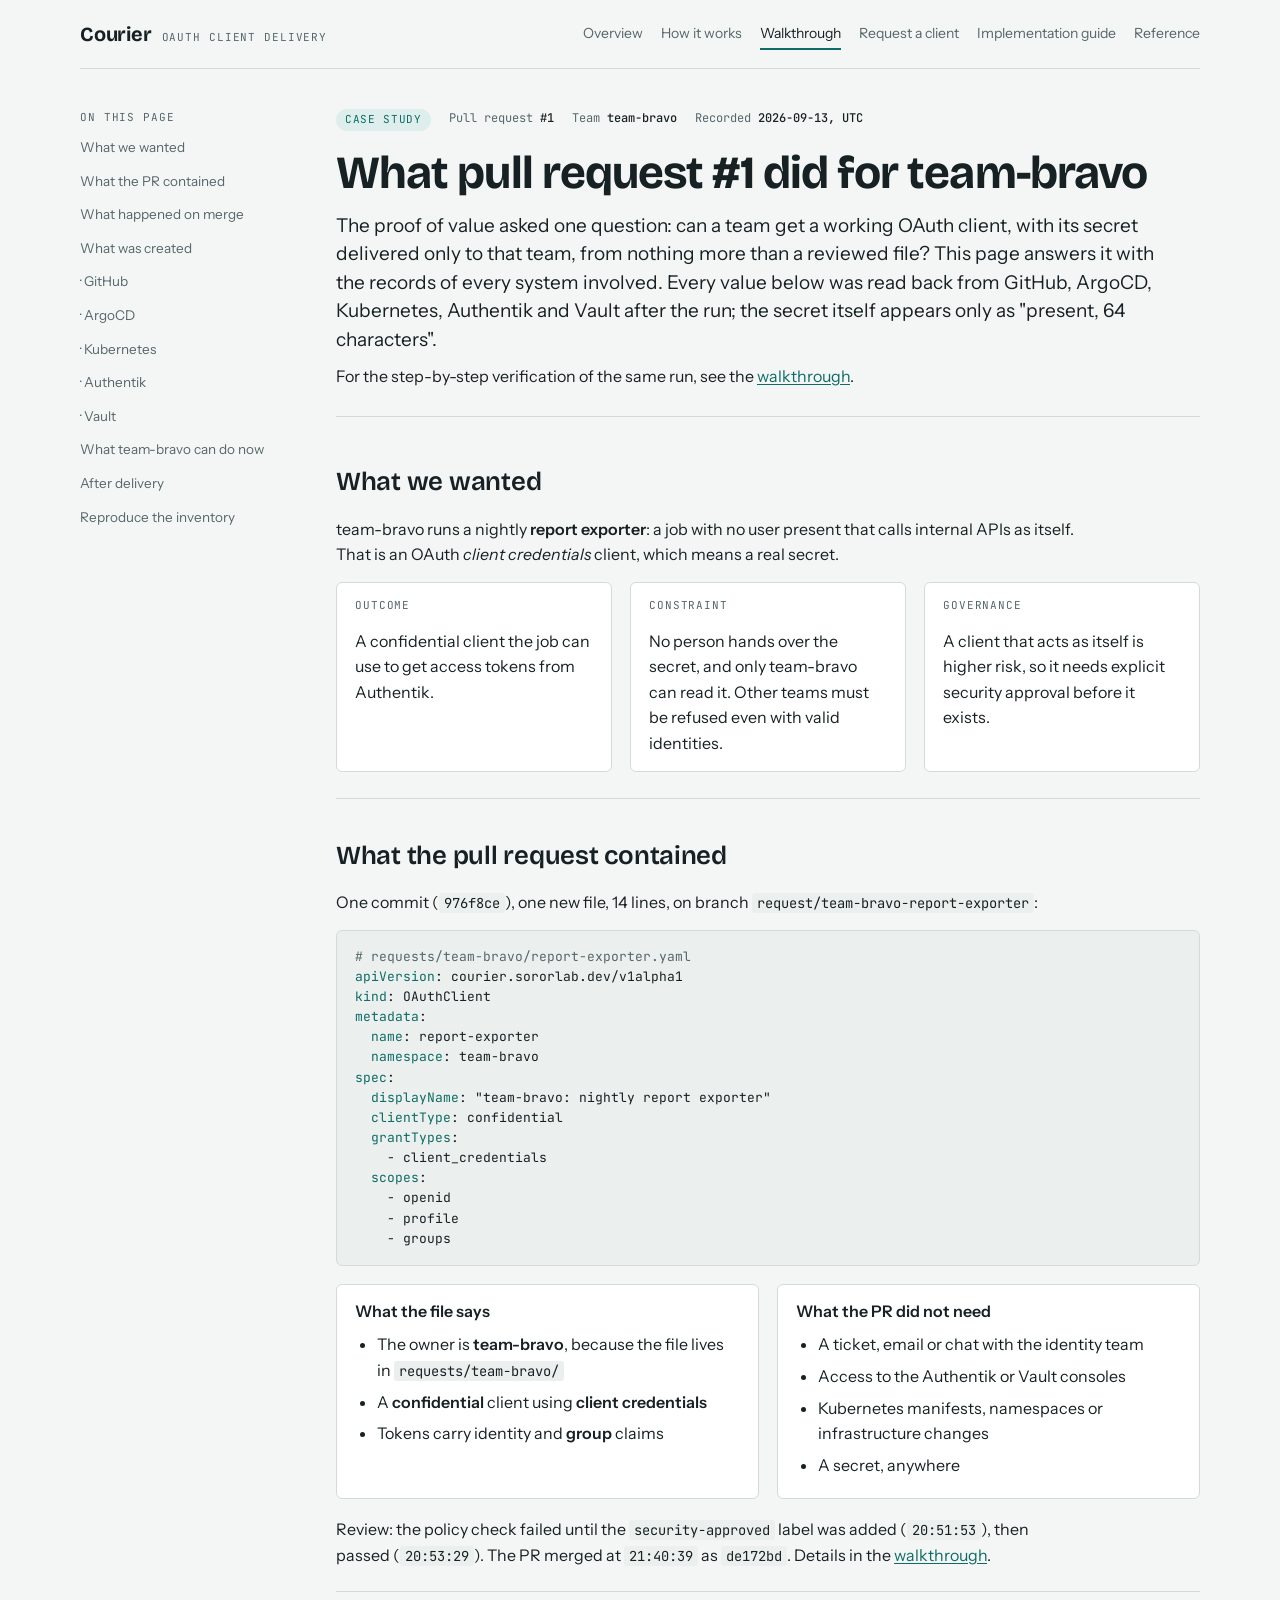
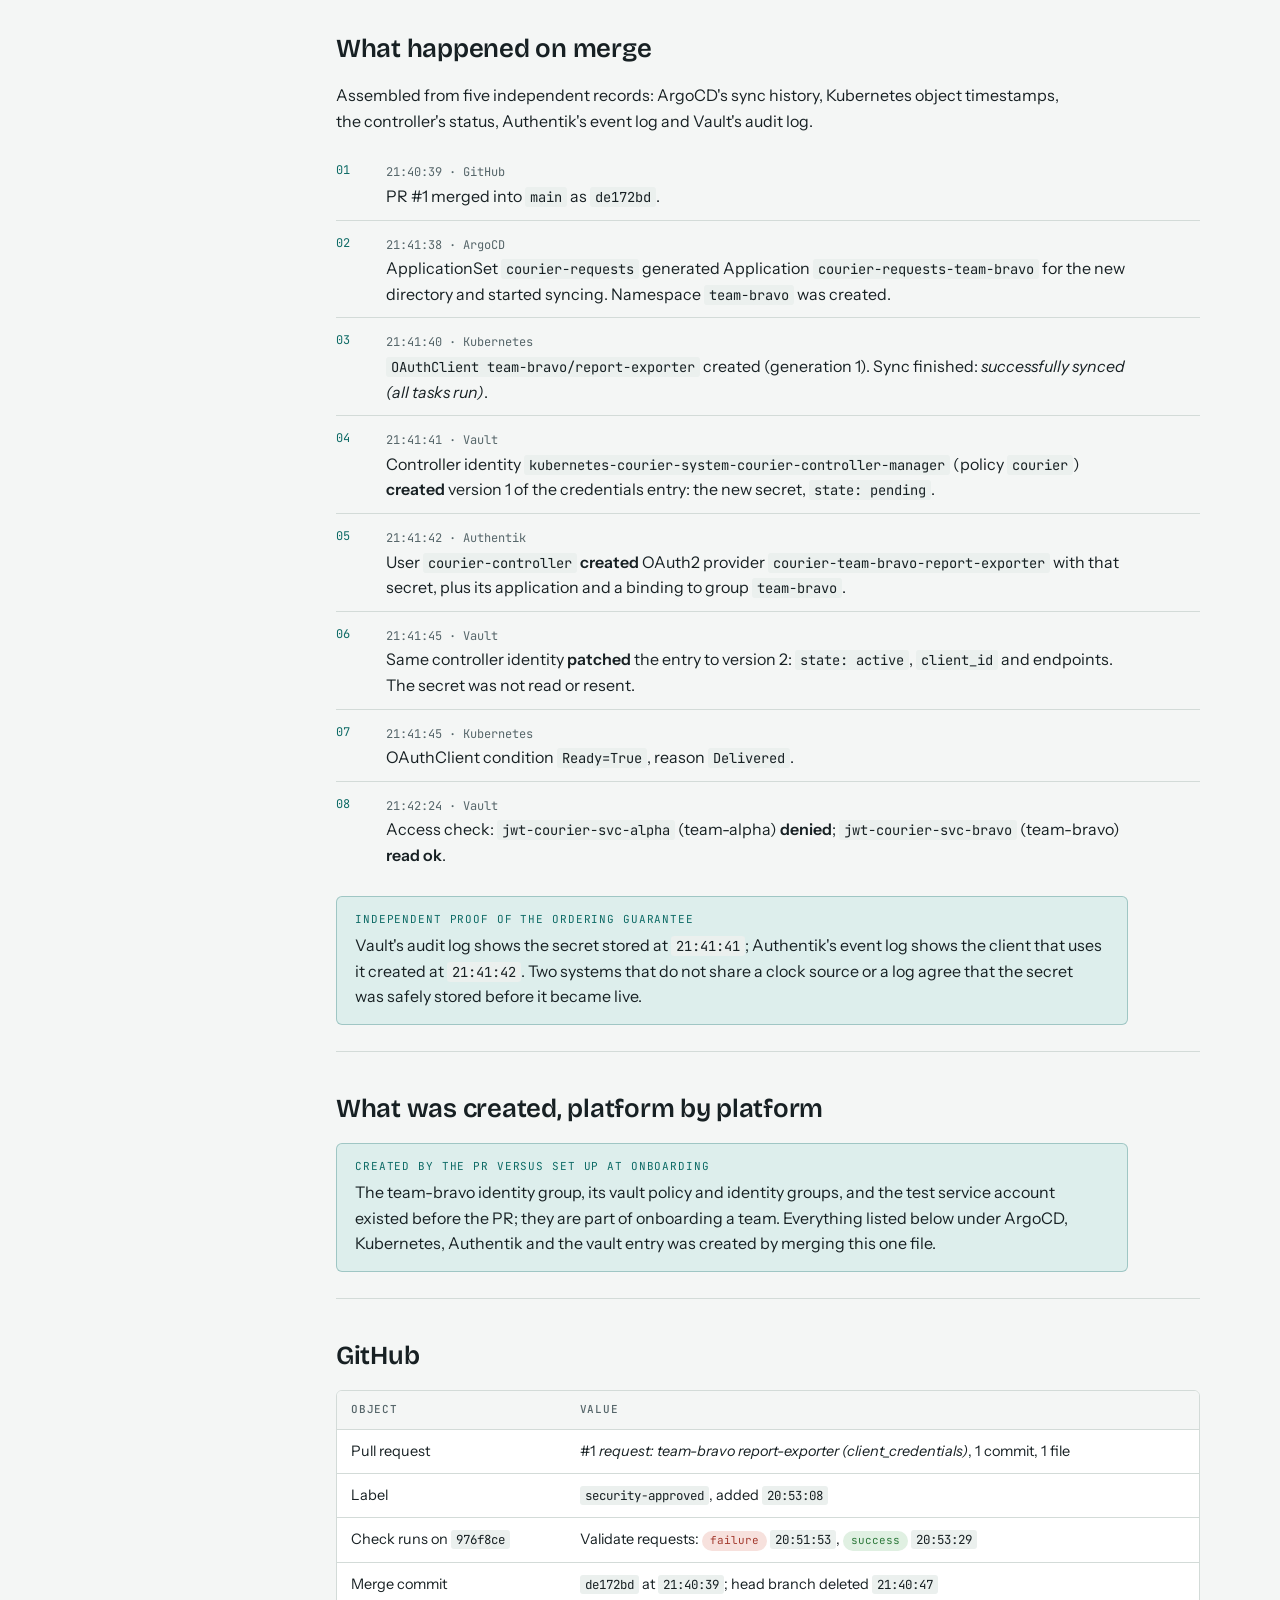
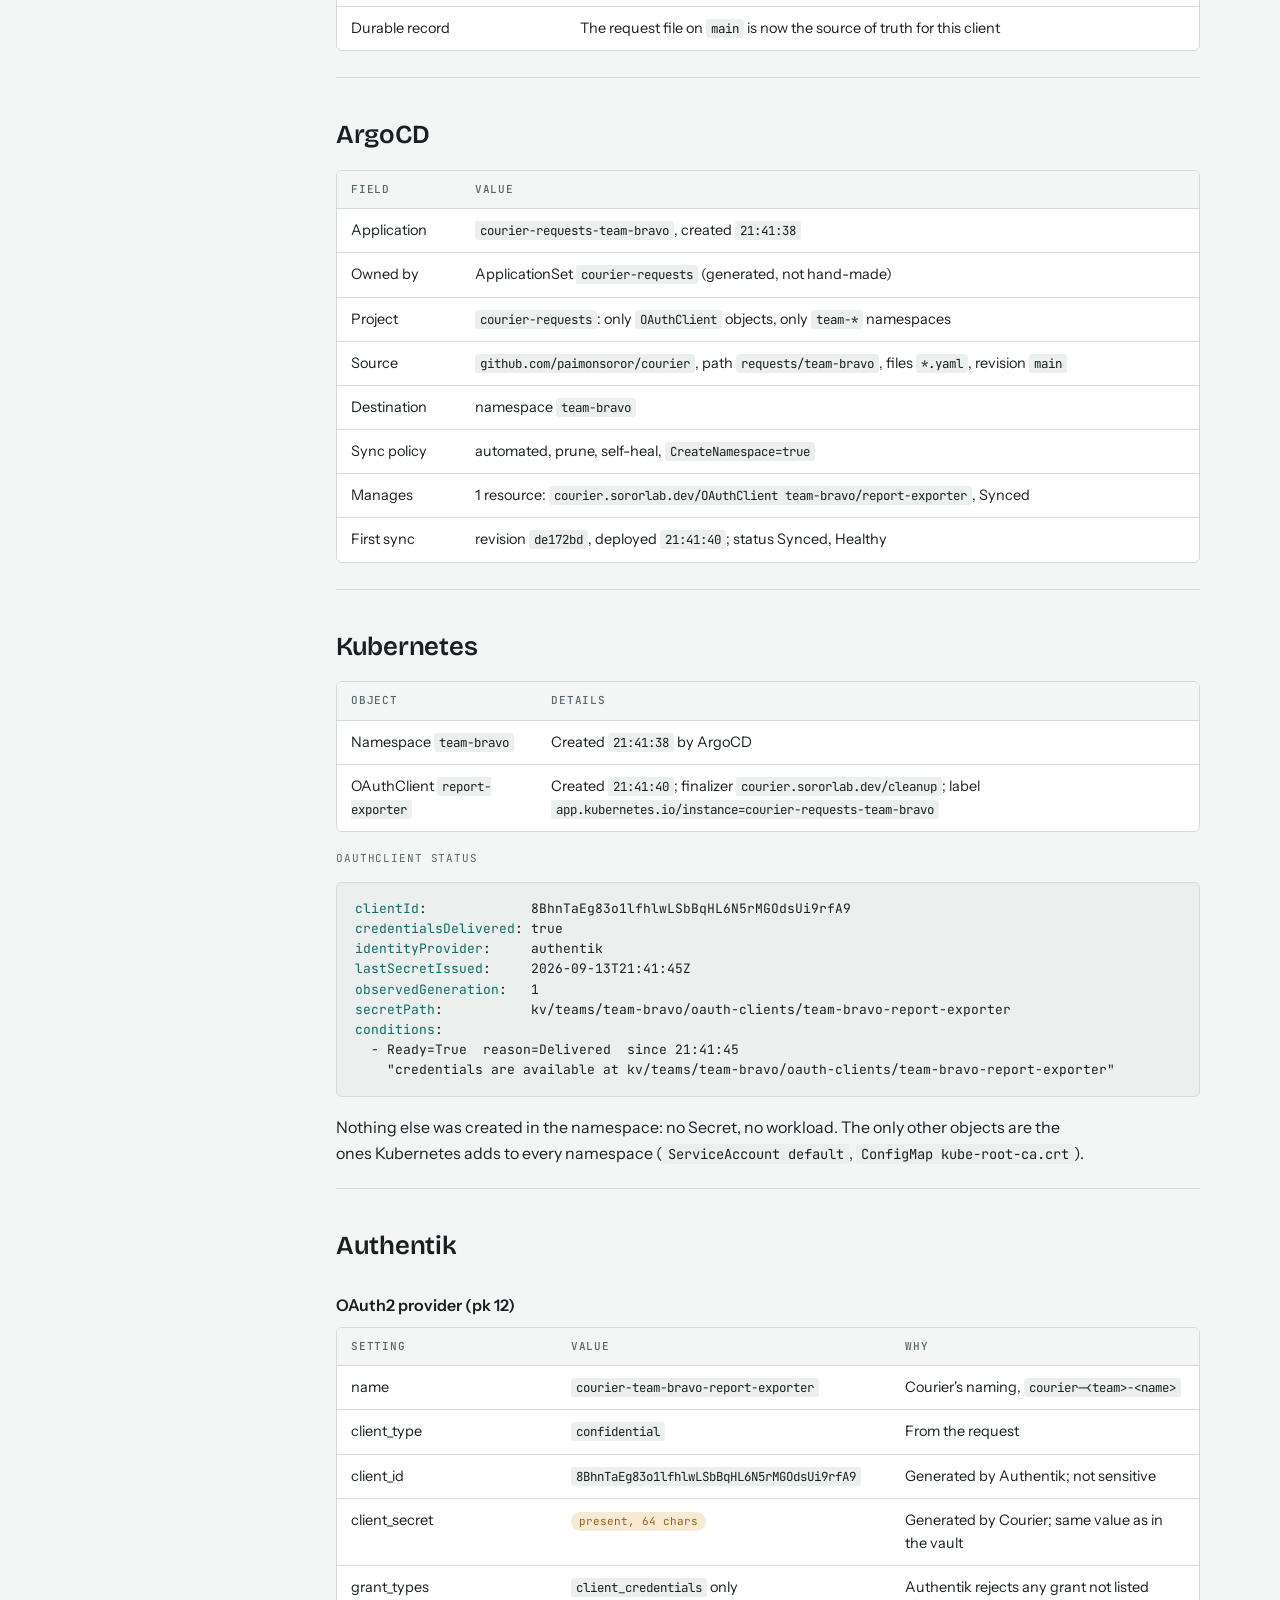
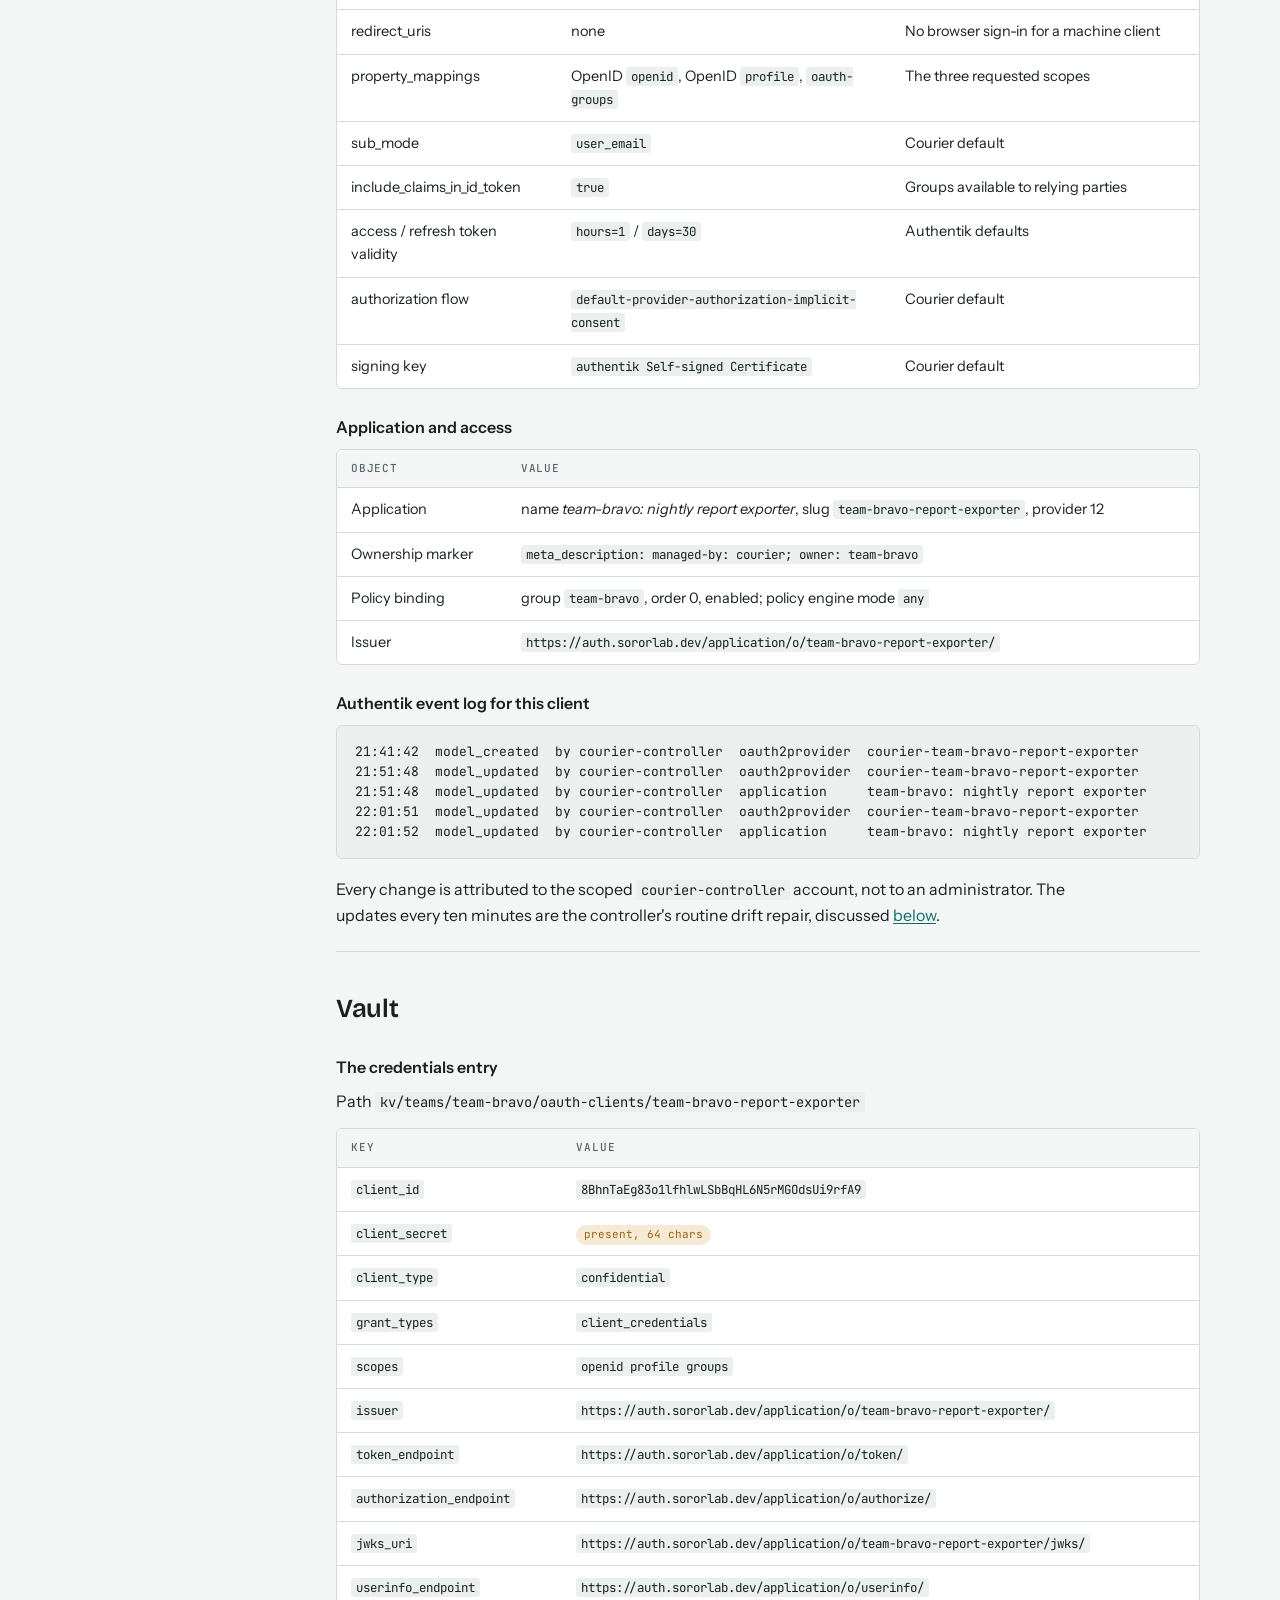
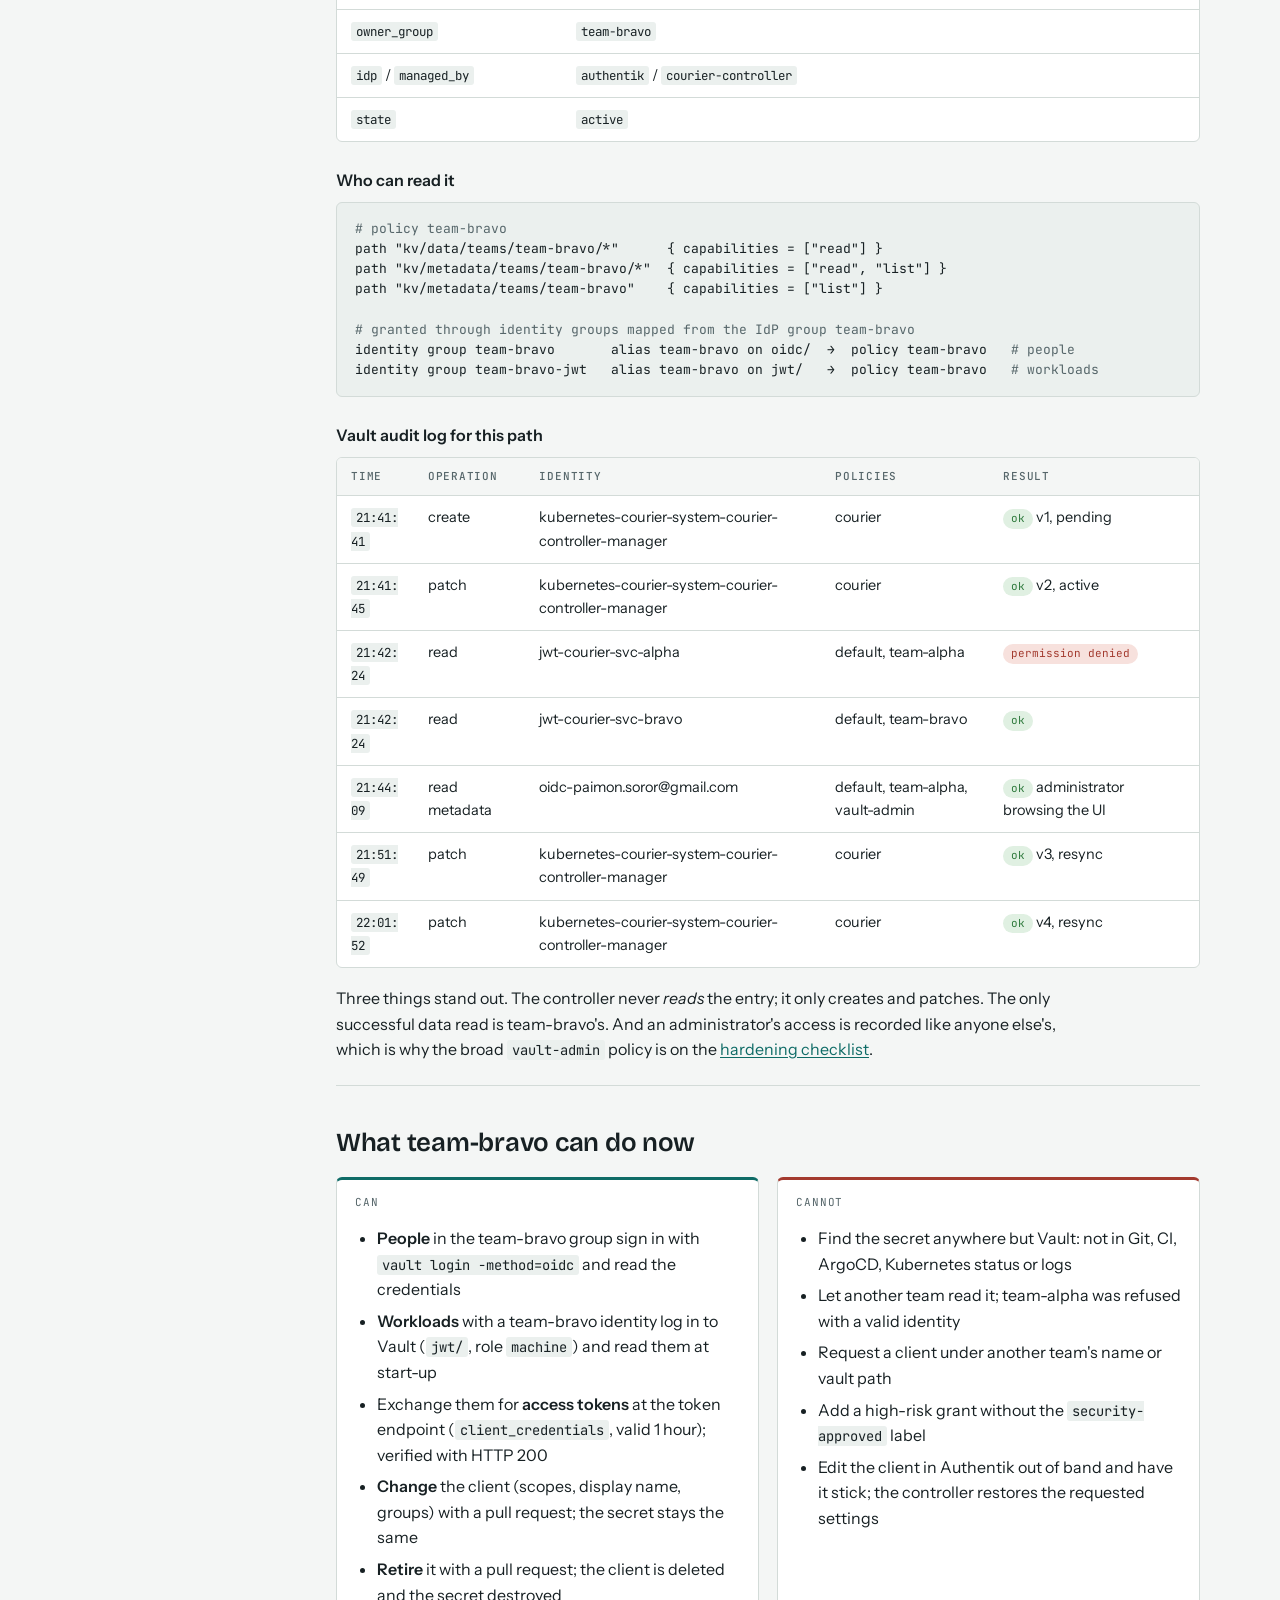
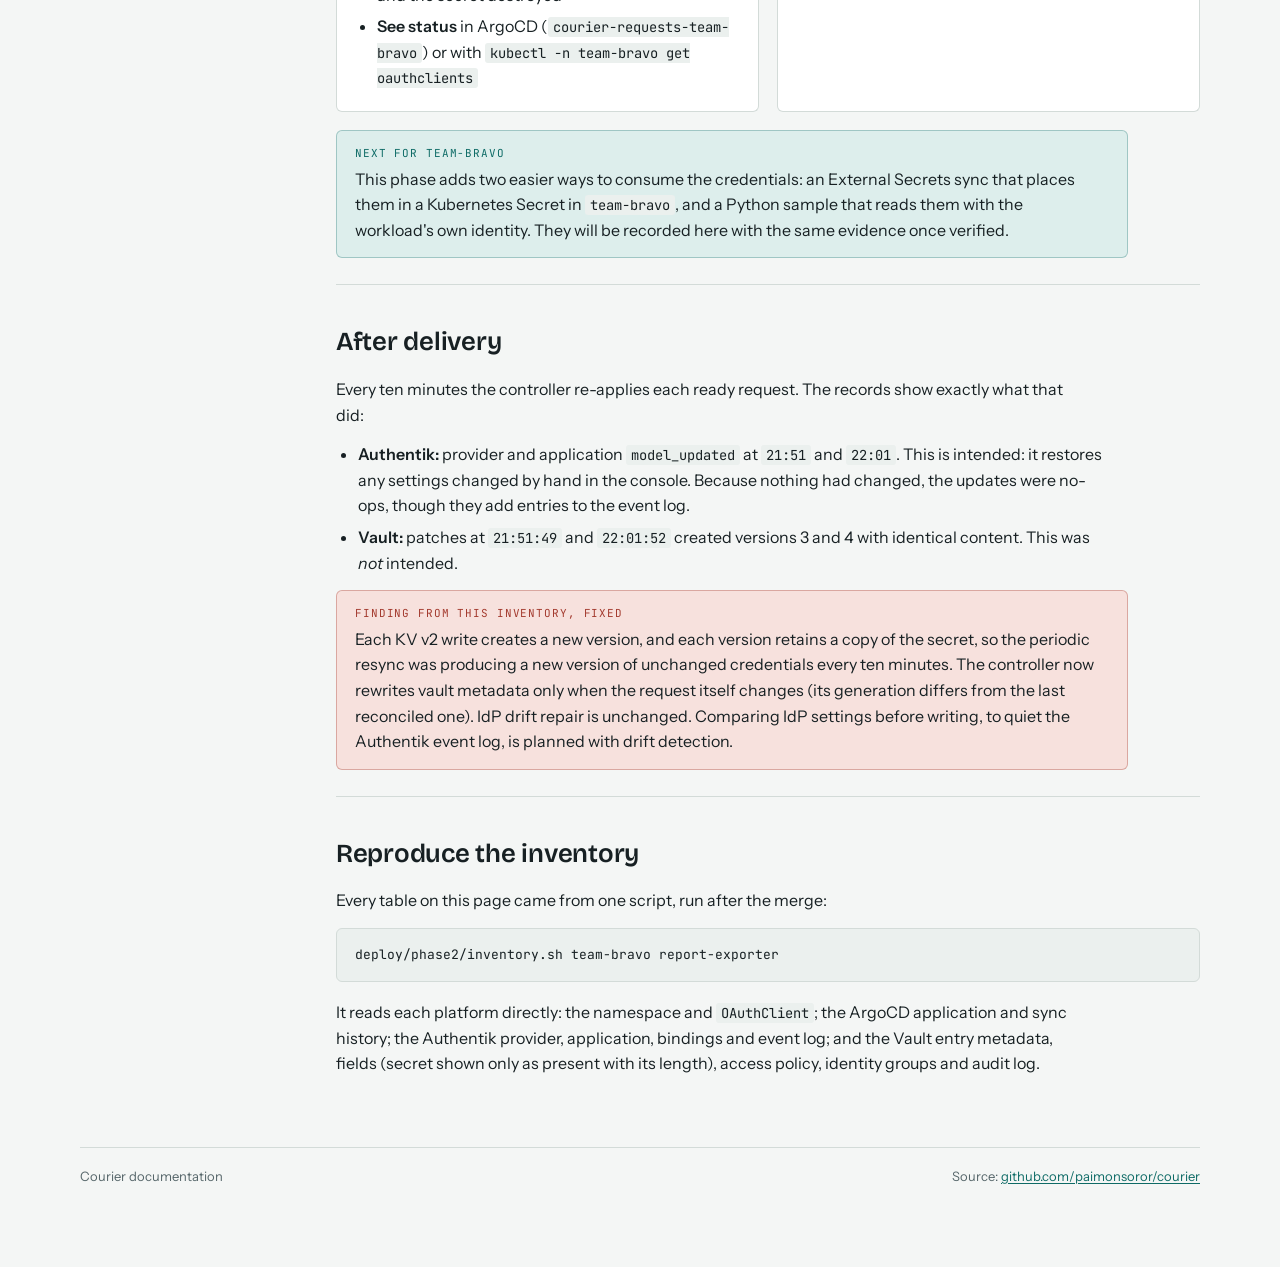
==== docs/site/case-study-team-bravo.html @ 2ed3a9d7 "controller: stop rewriting vault on resync; docs: team-bravo case study The team-bravo inventory sho" ====
<!doctype html>
<html lang="en">
<head>
<meta charset="utf-8">
<meta name="viewport" content="width=device-width, initial-scale=1">
<title>What PR #1 Did for Team Bravo</title>
<meta name="description" content="The proof-of-value request in full: the goal, the one-file pull request, what happened on merge to the second, every object created in GitHub, ArgoCD, Kubernetes, Authentik and Vault, and what team-bravo can do now.">
<link rel="preconnect" href="https://fonts.googleapis.com">
<link rel="preconnect" href="https://fonts.gstatic.com" crossorigin>
<link rel="stylesheet" href="https://fonts.googleapis.com/css2?family=Bricolage+Grotesque:opsz,wght@12..96,600;12..96,700&family=Instrument+Sans:ital,wght@0,400;0,500;0,600;1,400&family=JetBrains+Mono:wght@400;500&display=swap">
<link rel="stylesheet" href="assets/courier.css">
</head>
<body>

<header class="site-header">
  <a class="brand" href="index.html">Courier <small>OAuth client delivery</small></a>
  <nav class="site-nav" aria-label="Documentation">
    <a href="index.html">Overview</a>
    <a href="how-it-works.html">How it works</a>
    <a href="walkthrough.html" aria-current="page">Walkthrough</a>
    <a href="request-a-client.html">Request a client</a>
    <a href="implementation.html">Implementation guide</a>
    <a href="reference.html">Reference</a>
  </nav>
</header>

<div class="shell">
  <nav class="toc" aria-label="On this page">
    <p>On this page</p>
    <ol>
      <li><a href="#goal">What we wanted</a></li>
      <li><a href="#pr">What the PR contained</a></li>
      <li><a href="#merge">What happened on merge</a></li>
      <li><a href="#created">What was created</a></li>
      <li><a href="#github">· GitHub</a></li>
      <li><a href="#argocd">· ArgoCD</a></li>
      <li><a href="#kubernetes">· Kubernetes</a></li>
      <li><a href="#authentik">· Authentik</a></li>
      <li><a href="#vault">· Vault</a></li>
      <li><a href="#now">What team-bravo can do now</a></li>
      <li><a href="#after">After delivery</a></li>
      <li><a href="#inventory">Reproduce the inventory</a></li>
    </ol>
  </nav>

  <main>
    <header class="doc">
      <div class="meta">
        <span class="audience">Case study</span>
        <span>Pull request <b>#1</b></span>
        <span>Team <b>team-bravo</b></span>
        <span>Recorded <b>2026-09-13, UTC</b></span>
      </div>
      <h1>What pull request #1 did for team-bravo</h1>
      <p class="lede">The proof of value asked one question: can a team get a working OAuth client, with its secret delivered only to that team, from nothing more than a reviewed file? This page answers it with the records of every system involved. Every value below was read back from GitHub, ArgoCD, Kubernetes, Authentik and Vault after the run; the secret itself appears only as "present, 64 characters".</p>
      <p class="lede" style="font-size:16px;margin-top:10px">For the step-by-step verification of the same run, see the <a href="walkthrough.html">walkthrough</a>.</p>
    </header>

    <section id="goal">
      <h2>What we wanted</h2>
      <p>team-bravo runs a nightly <strong>report exporter</strong>: a job with no user present that calls internal APIs as itself. That is an OAuth <em>client credentials</em> client, which means a real secret.</p>
      <div class="three">
        <div class="panel">
          <p class="label">Outcome</p>
          <p>A confidential client the job can use to get access tokens from Authentik.</p>
        </div>
        <div class="panel">
          <p class="label">Constraint</p>
          <p>No person hands over the secret, and only team-bravo can read it. Other teams must be refused even with valid identities.</p>
        </div>
        <div class="panel">
          <p class="label">Governance</p>
          <p>A client that acts as itself is higher risk, so it needs explicit security approval before it exists.</p>
        </div>
      </div>
    </section>

    <section id="pr">
      <h2>What the pull request contained</h2>
      <p>One commit (<code>976f8ce</code>), one new file, 14 lines, on branch <code>request/team-bravo-report-exporter</code>:</p>
<pre><code><span class="c"># requests/team-bravo/report-exporter.yaml</span>
<span class="k">apiVersion</span>: courier.sororlab.dev/v1alpha1
<span class="k">kind</span>: OAuthClient
<span class="k">metadata</span>:
  <span class="k">name</span>: report-exporter
  <span class="k">namespace</span>: team-bravo
<span class="k">spec</span>:
  <span class="k">displayName</span>: "team-bravo: nightly report exporter"
  <span class="k">clientType</span>: confidential
  <span class="k">grantTypes</span>:
    - client_credentials
  <span class="k">scopes</span>:
    - openid
    - profile
    - groups</code></pre>
      <div class="two">
        <div class="panel">
          <h3>What the file says</h3>
          <ul>
            <li>The owner is <strong>team-bravo</strong>, because the file lives in <code>requests/team-bravo/</code></li>
            <li>A <strong>confidential</strong> client using <strong>client credentials</strong></li>
            <li>Tokens carry identity and <strong>group</strong> claims</li>
          </ul>
        </div>
        <div class="panel">
          <h3>What the PR did not need</h3>
          <ul>
            <li>A ticket, email or chat with the identity team</li>
            <li>Access to the Authentik or Vault consoles</li>
            <li>Kubernetes manifests, namespaces or infrastructure changes</li>
            <li>A secret, anywhere</li>
          </ul>
        </div>
      </div>
      <p>Review: the policy check failed until the <code>security-approved</code> label was added (<code>20:51:53</code>), then passed (<code>20:53:29</code>). The PR merged at <code>21:40:39</code> as <code>de172bd</code>. Details in the <a href="walkthrough.html#gate">walkthrough</a>.</p>
    </section>

    <section id="merge">
      <h2>What happened on merge</h2>
      <p>Assembled from five independent records: ArgoCD's sync history, Kubernetes object timestamps, the controller's status, Authentik's event log and Vault's audit log.</p>
      <ol class="seq">
        <li><div><span class="who">21:40:39 · GitHub</span><p>PR #1 merged into <code>main</code> as <code>de172bd</code>.</p></div></li>
        <li><div><span class="who">21:41:38 · ArgoCD</span><p>ApplicationSet <code>courier-requests</code> generated Application <code>courier-requests-team-bravo</code> for the new directory and started syncing. Namespace <code>team-bravo</code> was created.</p></div></li>
        <li><div><span class="who">21:41:40 · Kubernetes</span><p><code>OAuthClient team-bravo/report-exporter</code> created (generation 1). Sync finished: <em>successfully synced (all tasks run)</em>.</p></div></li>
        <li><div><span class="who">21:41:41 · Vault</span><p>Controller identity <code>kubernetes-courier-system-courier-controller-manager</code> (policy <code>courier</code>) <strong>created</strong> version 1 of the credentials entry: the new secret, <code>state: pending</code>.</p></div></li>
        <li><div><span class="who">21:41:42 · Authentik</span><p>User <code>courier-controller</code> <strong>created</strong> OAuth2 provider <code>courier-team-bravo-report-exporter</code> with that secret, plus its application and a binding to group <code>team-bravo</code>.</p></div></li>
        <li><div><span class="who">21:41:45 · Vault</span><p>Same controller identity <strong>patched</strong> the entry to version 2: <code>state: active</code>, <code>client_id</code> and endpoints. The secret was not read or resent.</p></div></li>
        <li><div><span class="who">21:41:45 · Kubernetes</span><p>OAuthClient condition <code>Ready=True</code>, reason <code>Delivered</code>.</p></div></li>
        <li><div><span class="who">21:42:24 · Vault</span><p>Access check: <code>jwt-courier-svc-alpha</code> (team-alpha) <strong>denied</strong>; <code>jwt-courier-svc-bravo</code> (team-bravo) <strong>read ok</strong>.</p></div></li>
      </ol>
      <div class="callout">
        <span class="label">Independent proof of the ordering guarantee</span>
        <p>Vault's audit log shows the secret stored at <code>21:41:41</code>; Authentik's event log shows the client that uses it created at <code>21:41:42</code>. Two systems that do not share a clock source or a log agree that the secret was safely stored before it became live.</p>
      </div>
    </section>

    <section id="created">
      <h2>What was created, platform by platform</h2>
      <div class="callout">
        <span class="label">Created by the PR versus set up at onboarding</span>
        <p>The team-bravo identity group, its vault policy and identity groups, and the test service account existed before the PR; they are part of onboarding a team. Everything listed below under ArgoCD, Kubernetes, Authentik and the vault entry was created by merging this one file.</p>
      </div>
    </section>

    <section id="github">
      <h2>GitHub</h2>
      <div class="table-wrap">
        <table>
          <thead><tr><th>Object</th><th>Value</th></tr></thead>
          <tbody>
            <tr><td>Pull request</td><td>#1 <em>request: team-bravo report-exporter (client_credentials)</em>, 1 commit, 1 file</td></tr>
            <tr><td>Label</td><td><code>security-approved</code>, added <code>20:53:08</code></td></tr>
            <tr><td>Check runs on <code>976f8ce</code></td><td>Validate requests: <span class="pill p-bad">failure</span> <code>20:51:53</code>, <span class="pill p-good">success</span> <code>20:53:29</code></td></tr>
            <tr><td>Merge commit</td><td><code>de172bd</code> at <code>21:40:39</code>; head branch deleted <code>21:40:47</code></td></tr>
            <tr><td>Durable record</td><td>The request file on <code>main</code> is now the source of truth for this client</td></tr>
          </tbody>
        </table>
      </div>
    </section>

    <section id="argocd">
      <h2>ArgoCD</h2>
      <div class="table-wrap">
        <table>
          <thead><tr><th>Field</th><th>Value</th></tr></thead>
          <tbody>
            <tr><td>Application</td><td><code>courier-requests-team-bravo</code>, created <code>21:41:38</code></td></tr>
            <tr><td>Owned by</td><td>ApplicationSet <code>courier-requests</code> (generated, not hand-made)</td></tr>
            <tr><td>Project</td><td><code>courier-requests</code>: only <code>OAuthClient</code> objects, only <code>team-*</code> namespaces</td></tr>
            <tr><td>Source</td><td><code>github.com/paimonsoror/courier</code>, path <code>requests/team-bravo</code>, files <code>*.yaml</code>, revision <code>main</code></td></tr>
            <tr><td>Destination</td><td>namespace <code>team-bravo</code></td></tr>
            <tr><td>Sync policy</td><td>automated, prune, self-heal, <code>CreateNamespace=true</code></td></tr>
            <tr><td>Manages</td><td>1 resource: <code>courier.sororlab.dev/OAuthClient team-bravo/report-exporter</code>, Synced</td></tr>
            <tr><td>First sync</td><td>revision <code>de172bd</code>, deployed <code>21:41:40</code>; status Synced, Healthy</td></tr>
          </tbody>
        </table>
      </div>
    </section>

    <section id="kubernetes">
      <h2>Kubernetes</h2>
      <div class="table-wrap">
        <table>
          <thead><tr><th>Object</th><th>Details</th></tr></thead>
          <tbody>
            <tr><td>Namespace <code>team-bravo</code></td><td>Created <code>21:41:38</code> by ArgoCD</td></tr>
            <tr><td>OAuthClient <code>report-exporter</code></td><td>Created <code>21:41:40</code>; finalizer <code>courier.sororlab.dev/cleanup</code>; label <code>app.kubernetes.io/instance=courier-requests-team-bravo</code></td></tr>
          </tbody>
        </table>
      </div>
      <p class="label">OAuthClient status</p>
<pre><code><span class="k">clientId</span>:             8BhnTaEg83o1lfhlwLSbBqHL6N5rMGOdsUi9rfA9
<span class="k">credentialsDelivered</span>: true
<span class="k">identityProvider</span>:     authentik
<span class="k">lastSecretIssued</span>:     2026-09-13T21:41:45Z
<span class="k">observedGeneration</span>:   1
<span class="k">secretPath</span>:           kv/teams/team-bravo/oauth-clients/team-bravo-report-exporter
<span class="k">conditions</span>:
  - Ready=True  reason=Delivered  since 21:41:45
    "credentials are available at kv/teams/team-bravo/oauth-clients/team-bravo-report-exporter"</code></pre>
      <p>Nothing else was created in the namespace: no Secret, no workload. The only other objects are the ones Kubernetes adds to every namespace (<code>ServiceAccount default</code>, <code>ConfigMap kube-root-ca.crt</code>).</p>
    </section>

    <section id="authentik">
      <h2>Authentik</h2>
      <h3>OAuth2 provider (pk 12)</h3>
      <div class="table-wrap">
        <table>
          <thead><tr><th>Setting</th><th>Value</th><th>Why</th></tr></thead>
          <tbody>
            <tr><td>name</td><td><code>courier-team-bravo-report-exporter</code></td><td>Courier's naming, <code>courier-&lt;team&gt;-&lt;name&gt;</code></td></tr>
            <tr><td>client_type</td><td><code>confidential</code></td><td>From the request</td></tr>
            <tr><td>client_id</td><td><code>8BhnTaEg83o1lfhlwLSbBqHL6N5rMGOdsUi9rfA9</code></td><td>Generated by Authentik; not sensitive</td></tr>
            <tr><td>client_secret</td><td><span class="pill p-secret">present, 64 chars</span></td><td>Generated by Courier; same value as in the vault</td></tr>
            <tr><td>grant_types</td><td><code>client_credentials</code> only</td><td>Authentik rejects any grant not listed</td></tr>
            <tr><td>redirect_uris</td><td>none</td><td>No browser sign-in for a machine client</td></tr>
            <tr><td>property_mappings</td><td>OpenID <code>openid</code>, OpenID <code>profile</code>, <code>oauth-groups</code></td><td>The three requested scopes</td></tr>
            <tr><td>sub_mode</td><td><code>user_email</code></td><td>Courier default</td></tr>
            <tr><td>include_claims_in_id_token</td><td><code>true</code></td><td>Groups available to relying parties</td></tr>
            <tr><td>access / refresh token validity</td><td><code>hours=1</code> / <code>days=30</code></td><td>Authentik defaults</td></tr>
            <tr><td>authorization flow</td><td><code>default-provider-authorization-implicit-consent</code></td><td>Courier default</td></tr>
            <tr><td>signing key</td><td><code>authentik Self-signed Certificate</code></td><td>Courier default</td></tr>
          </tbody>
        </table>
      </div>
      <h3>Application and access</h3>
      <div class="table-wrap">
        <table>
          <thead><tr><th>Object</th><th>Value</th></tr></thead>
          <tbody>
            <tr><td>Application</td><td>name <em>team-bravo: nightly report exporter</em>, slug <code>team-bravo-report-exporter</code>, provider 12</td></tr>
            <tr><td>Ownership marker</td><td><code>meta_description: managed-by: courier; owner: team-bravo</code></td></tr>
            <tr><td>Policy binding</td><td>group <code>team-bravo</code>, order 0, enabled; policy engine mode <code>any</code></td></tr>
            <tr><td>Issuer</td><td><code>https://auth.sororlab.dev/application/o/team-bravo-report-exporter/</code></td></tr>
          </tbody>
        </table>
      </div>
      <h3>Authentik event log for this client</h3>
<pre><code>21:41:42  model_created  by courier-controller  oauth2provider  courier-team-bravo-report-exporter
21:51:48  model_updated  by courier-controller  oauth2provider  courier-team-bravo-report-exporter
21:51:48  model_updated  by courier-controller  application     team-bravo: nightly report exporter
22:01:51  model_updated  by courier-controller  oauth2provider  courier-team-bravo-report-exporter
22:01:52  model_updated  by courier-controller  application     team-bravo: nightly report exporter</code></pre>
      <p>Every change is attributed to the scoped <code>courier-controller</code> account, not to an administrator. The updates every ten minutes are the controller's routine drift repair, discussed <a href="#after">below</a>.</p>
    </section>

    <section id="vault">
      <h2>Vault</h2>
      <h3>The credentials entry</h3>
      <p>Path <code>kv/teams/team-bravo/oauth-clients/team-bravo-report-exporter</code></p>
      <div class="table-wrap">
        <table>
          <thead><tr><th>Key</th><th>Value</th></tr></thead>
          <tbody>
            <tr><td><code>client_id</code></td><td><code>8BhnTaEg83o1lfhlwLSbBqHL6N5rMGOdsUi9rfA9</code></td></tr>
            <tr><td><code>client_secret</code></td><td><span class="pill p-secret">present, 64 chars</span></td></tr>
            <tr><td><code>client_type</code></td><td><code>confidential</code></td></tr>
            <tr><td><code>grant_types</code></td><td><code>client_credentials</code></td></tr>
            <tr><td><code>scopes</code></td><td><code>openid profile groups</code></td></tr>
            <tr><td><code>issuer</code></td><td><code>https://auth.sororlab.dev/application/o/team-bravo-report-exporter/</code></td></tr>
            <tr><td><code>token_endpoint</code></td><td><code>https://auth.sororlab.dev/application/o/token/</code></td></tr>
            <tr><td><code>authorization_endpoint</code></td><td><code>https://auth.sororlab.dev/application/o/authorize/</code></td></tr>
            <tr><td><code>jwks_uri</code></td><td><code>https://auth.sororlab.dev/application/o/team-bravo-report-exporter/jwks/</code></td></tr>
            <tr><td><code>userinfo_endpoint</code></td><td><code>https://auth.sororlab.dev/application/o/userinfo/</code></td></tr>
            <tr><td><code>owner_group</code></td><td><code>team-bravo</code></td></tr>
            <tr><td><code>idp</code> / <code>managed_by</code></td><td><code>authentik</code> / <code>courier-controller</code></td></tr>
            <tr><td><code>state</code></td><td><code>active</code></td></tr>
          </tbody>
        </table>
      </div>

      <h3>Who can read it</h3>
<pre><code><span class="c"># policy team-bravo</span>
path "kv/data/teams/team-bravo/*"      { capabilities = ["read"] }
path "kv/metadata/teams/team-bravo/*"  { capabilities = ["read", "list"] }
path "kv/metadata/teams/team-bravo"    { capabilities = ["list"] }

<span class="c"># granted through identity groups mapped from the IdP group team-bravo</span>
identity group team-bravo       alias team-bravo on oidc/  →  policy team-bravo   <span class="c"># people</span>
identity group team-bravo-jwt   alias team-bravo on jwt/   →  policy team-bravo   <span class="c"># workloads</span></code></pre>

      <h3>Vault audit log for this path</h3>
      <div class="table-wrap">
        <table>
          <thead><tr><th>Time</th><th>Operation</th><th>Identity</th><th>Policies</th><th>Result</th></tr></thead>
          <tbody>
            <tr><td><code>21:41:41</code></td><td>create</td><td>kubernetes-courier-system-courier-controller-manager</td><td>courier</td><td><span class="pill p-good">ok</span> v1, pending</td></tr>
            <tr><td><code>21:41:45</code></td><td>patch</td><td>kubernetes-courier-system-courier-controller-manager</td><td>courier</td><td><span class="pill p-good">ok</span> v2, active</td></tr>
            <tr><td><code>21:42:24</code></td><td>read</td><td>jwt-courier-svc-alpha</td><td>default, team-alpha</td><td><span class="pill p-bad">permission denied</span></td></tr>
            <tr><td><code>21:42:24</code></td><td>read</td><td>jwt-courier-svc-bravo</td><td>default, team-bravo</td><td><span class="pill p-good">ok</span></td></tr>
            <tr><td><code>21:44:09</code></td><td>read metadata</td><td>oidc-paimon.soror@gmail.com</td><td>default, team-alpha, vault-admin</td><td><span class="pill p-good">ok</span> administrator browsing the UI</td></tr>
            <tr><td><code>21:51:49</code></td><td>patch</td><td>kubernetes-courier-system-courier-controller-manager</td><td>courier</td><td><span class="pill p-good">ok</span> v3, resync</td></tr>
            <tr><td><code>22:01:52</code></td><td>patch</td><td>kubernetes-courier-system-courier-controller-manager</td><td>courier</td><td><span class="pill p-good">ok</span> v4, resync</td></tr>
          </tbody>
        </table>
      </div>
      <p>Three things stand out. The controller never <em>reads</em> the entry; it only creates and patches. The only successful data read is team-bravo's. And an administrator's access is recorded like anyone else's, which is why the broad <code>vault-admin</code> policy is on the <a href="implementation.html#harden">hardening checklist</a>.</p>
    </section>

    <section id="now">
      <h2>What team-bravo can do now</h2>
      <div class="two compare">
        <div class="panel after">
          <p class="label">Can</p>
          <ul>
            <li><strong>People</strong> in the team-bravo group sign in with <code>vault login -method=oidc</code> and read the credentials</li>
            <li><strong>Workloads</strong> with a team-bravo identity log in to Vault (<code>jwt/</code>, role <code>machine</code>) and read them at start-up</li>
            <li>Exchange them for <strong>access tokens</strong> at the token endpoint (<code>client_credentials</code>, valid 1 hour); verified with HTTP 200</li>
            <li><strong>Change</strong> the client (scopes, display name, groups) with a pull request; the secret stays the same</li>
            <li><strong>Retire</strong> it with a pull request; the client is deleted and the secret destroyed</li>
            <li><strong>See status</strong> in ArgoCD (<code>courier-requests-team-bravo</code>) or with <code>kubectl -n team-bravo get oauthclients</code></li>
          </ul>
        </div>
        <div class="panel before">
          <p class="label">Cannot</p>
          <ul>
            <li>Find the secret anywhere but Vault: not in Git, CI, ArgoCD, Kubernetes status or logs</li>
            <li>Let another team read it; team-alpha was refused with a valid identity</li>
            <li>Request a client under another team's name or vault path</li>
            <li>Add a high-risk grant without the <code>security-approved</code> label</li>
            <li>Edit the client in Authentik out of band and have it stick; the controller restores the requested settings</li>
          </ul>
        </div>
      </div>
      <div class="callout">
        <span class="label">Next for team-bravo</span>
        <p>This phase adds two easier ways to consume the credentials: an External Secrets sync that places them in a Kubernetes Secret in <code>team-bravo</code>, and a Python sample that reads them with the workload's own identity. They will be recorded here with the same evidence once verified.</p>
      </div>
    </section>

    <section id="after">
      <h2>After delivery</h2>
      <p>Every ten minutes the controller re-applies each ready request. The records show exactly what that did:</p>
      <ul>
        <li><strong>Authentik:</strong> provider and application <code>model_updated</code> at <code>21:51</code> and <code>22:01</code>. This is intended: it restores any settings changed by hand in the console. Because nothing had changed, the updates were no-ops, though they add entries to the event log.</li>
        <li><strong>Vault:</strong> patches at <code>21:51:49</code> and <code>22:01:52</code> created versions 3 and 4 with identical content. This was <em>not</em> intended.</li>
      </ul>
      <div class="callout warn">
        <span class="label">Finding from this inventory, fixed</span>
        <p>Each KV v2 write creates a new version, and each version retains a copy of the secret, so the periodic resync was producing a new version of unchanged credentials every ten minutes. The controller now rewrites vault metadata only when the request itself changes (its generation differs from the last reconciled one). IdP drift repair is unchanged. Comparing IdP settings before writing, to quiet the Authentik event log, is planned with drift detection.</p>
      </div>
    </section>

    <section id="inventory">
      <h2>Reproduce the inventory</h2>
      <p>Every table on this page came from one script, run after the merge:</p>
<pre><code>deploy/phase2/inventory.sh team-bravo report-exporter</code></pre>
      <p>It reads each platform directly: the namespace and <code>OAuthClient</code>; the ArgoCD application and sync history; the Authentik provider, application, bindings and event log; and the Vault entry metadata, fields (secret shown only as present with its length), access policy, identity groups and audit log.</p>
    </section>
  </main>
</div>

<footer class="site-footer">
  <span>Courier documentation</span>
  <span>Source: <a href="https://github.com/paimonsoror/courier">github.com/paimonsoror/courier</a></span>
</footer>

</body>
</html>
---- docs/site/assets/courier.css ----
/* Courier documentation — shared styles.
   Palette and type match the Courier blueprint: a cool paper ground, deep
   teal for structure and actions, amber reserved for anything that is a
   secret. Light and dark themes are token swaps only. */

:root {
  --ground: #F4F6F5;
  --paper: #FFFFFF;
  --ink: #172023;
  --muted: #56666A;
  --rule: #D3DBD8;
  --accent: #0E6B66;
  --accent-soft: #DDEEEC;
  --secret: #9A6212;
  --secret-soft: #F6EAD5;
  --bad: #A33A2E;
  --bad-soft: #F7E1DD;
  --good: #2F7A3D;
  --good-soft: #E0F0E2;
  --code-bg: #EBF0EE;
  --display: "Bricolage Grotesque", "Segoe UI", system-ui, sans-serif;
  --body: "Instrument Sans", "Segoe UI", system-ui, sans-serif;
  --mono: "JetBrains Mono", ui-monospace, "Cascadia Code", Consolas, monospace;
}

@media (prefers-color-scheme: dark) {
  :root:not([data-theme="light"]) {
    --ground: #101719; --paper: #172124; --ink: #E2EAE8; --muted: #94A6A9; --rule: #2B393C;
    --accent: #5DBDB5; --accent-soft: #18332F; --secret: #E2AA55; --secret-soft: #33280F;
    --bad: #E88473; --bad-soft: #3A1E1A; --good: #7CC98A; --good-soft: #17301C; --code-bg: #1B272A;
  }
}
:root[data-theme="dark"] {
  --ground: #101719; --paper: #172124; --ink: #E2EAE8; --muted: #94A6A9; --rule: #2B393C;
  --accent: #5DBDB5; --accent-soft: #18332F; --secret: #E2AA55; --secret-soft: #33280F;
  --bad: #E88473; --bad-soft: #3A1E1A; --good: #7CC98A; --good-soft: #17301C; --code-bg: #1B272A;
}

* { box-sizing: border-box; }
html { scroll-behavior: smooth; }
@media (prefers-reduced-motion: reduce) { html { scroll-behavior: auto; } }

body {
  margin: 0;
  background: var(--ground);
  color: var(--ink);
  font-family: var(--body);
  font-size: 16px;
  line-height: 1.6;
  padding-inline: 20px;
  padding-block: 0 80px;
}

a { color: var(--accent); text-underline-offset: 2px; }
a:focus-visible { outline: 2px solid var(--accent); outline-offset: 2px; border-radius: 2px; }

/* ---------- site header ---------- */
.site-header {
  max-width: 1120px;
  margin: 0 auto;
  display: flex;
  flex-wrap: wrap;
  align-items: center;
  justify-content: space-between;
  gap: 10px 24px;
  padding-block: 18px;
  border-bottom: 1px solid var(--rule);
}
.brand {
  font-family: var(--display);
  font-weight: 700;
  font-size: 20px;
  letter-spacing: -0.01em;
  color: var(--ink);
  text-decoration: none;
  display: inline-flex;
  align-items: baseline;
  gap: 10px;
}
.brand small {
  font-family: var(--mono);
  font-weight: 400;
  font-size: 11px;
  letter-spacing: 0.08em;
  text-transform: uppercase;
  color: var(--muted);
}
.site-nav { display: flex; flex-wrap: wrap; gap: 4px 18px; font-size: 14px; }
.site-nav a { color: var(--muted); text-decoration: none; padding-block: 4px; border-bottom: 2px solid transparent; }
.site-nav a:hover { color: var(--ink); }
.site-nav a[aria-current="page"] { color: var(--ink); border-bottom-color: var(--accent); }

/* ---------- page shell ---------- */
.shell {
  max-width: 1120px;
  margin: 0 auto;
  display: grid;
  grid-template-columns: 200px minmax(0, 1fr);
  gap: 56px;
}
@media (max-width: 900px) {
  .shell { grid-template-columns: minmax(0, 1fr); gap: 0; }
  .toc { display: none; }
}
.toc { position: sticky; top: 0; align-self: start; padding-block: 40px 0; font-size: 13.5px; }
.toc p {
  font-family: var(--mono); font-size: 11px; letter-spacing: 0.08em; text-transform: uppercase;
  color: var(--muted); margin: 0 0 10px;
}
.toc ol { list-style: none; margin: 0; padding: 0; display: grid; gap: 6px; }
.toc a { color: var(--muted); text-decoration: none; }
.toc a:hover, .toc a:focus-visible { color: var(--accent); }

main { min-width: 0; padding-block: 40px 0; }

/* ---------- document header ---------- */
header.doc { border-bottom: 1px solid var(--rule); padding-bottom: 28px; margin-bottom: 8px; }
.meta {
  font-family: var(--mono); font-size: 12px; color: var(--muted);
  display: flex; flex-wrap: wrap; gap: 6px 18px; margin-bottom: 18px;
}
.meta b { color: var(--ink); font-weight: 500; }
.audience {
  display: inline-block; font-family: var(--mono); font-size: 11px; letter-spacing: 0.06em;
  text-transform: uppercase; padding: 2px 9px; border-radius: 99px;
  background: var(--accent-soft); color: var(--accent);
}
h1 {
  font-family: var(--display); font-weight: 700; font-size: clamp(32px, 5vw, 46px);
  line-height: 1.06; letter-spacing: -0.02em; margin: 0 0 14px; text-wrap: balance;
}
.lede { font-size: 19px; line-height: 1.5; max-width: 64ch; margin: 0; }

/* ---------- sections and text ---------- */
section { padding-block: 36px 8px; border-bottom: 1px solid var(--rule); }
section:last-of-type { border-bottom: 0; }
h2 { font-family: var(--display); font-weight: 600; font-size: 26px; letter-spacing: -0.01em; margin: 0 0 14px; text-wrap: balance; }
h3 { font-size: 16px; font-weight: 600; margin: 26px 0 8px; }
p, li { max-width: 68ch; }
p { margin: 0 0 14px; }
ul, ol { padding-left: 22px; margin: 0 0 14px; }
li { margin-bottom: 6px; }
strong { font-weight: 600; }

code {
  font-family: var(--mono); font-size: 0.86em; background: var(--code-bg);
  padding: 1px 5px; border-radius: 3px; overflow-wrap: anywhere;
}
pre {
  font-family: var(--mono); font-size: 13px; line-height: 1.55; background: var(--code-bg);
  border: 1px solid var(--rule); border-radius: 6px; padding: 16px 18px; overflow-x: auto; margin: 0 0 18px;
}
pre code { background: none; padding: 0; font-size: inherit; overflow-wrap: normal; }
.c { color: var(--muted); }
.k { color: var(--accent); }
.s { color: var(--secret); }

.label {
  font-family: var(--mono); font-size: 11px; letter-spacing: 0.08em; text-transform: uppercase; color: var(--muted);
}

/* ---------- callouts ---------- */
.callout {
  border-radius: 6px; padding: 14px 18px; margin: 0 0 18px; max-width: 72ch;
  background: var(--accent-soft); border: 1px solid color-mix(in srgb, var(--accent) 30%, transparent);
}
.callout p:last-child, .callout ul:last-child { margin-bottom: 0; }
.callout .label { color: var(--accent); display: block; margin-bottom: 4px; }
.callout.secret { background: var(--secret-soft); border-color: color-mix(in srgb, var(--secret) 35%, transparent); }
.callout.secret .label { color: var(--secret); }
.callout.warn { background: var(--bad-soft); border-color: color-mix(in srgb, var(--bad) 35%, transparent); }
.callout.warn .label { color: var(--bad); }

/* ---------- tables ---------- */
.table-wrap {
  overflow-x: auto; margin: 0 0 18px; border: 1px solid var(--rule); border-radius: 6px; background: var(--paper);
}
table { border-collapse: collapse; width: 100%; font-size: 14.5px; min-width: 620px; }
th, td { text-align: left; vertical-align: top; padding: 10px 14px; border-bottom: 1px solid var(--rule); }
th {
  font-family: var(--mono); font-weight: 500; font-size: 11px; letter-spacing: 0.07em; text-transform: uppercase;
  color: var(--muted); background: var(--ground);
}
tr:last-child td { border-bottom: 0; }

.pill { display: inline-block; font-family: var(--mono); font-size: 11px; padding: 1px 8px; border-radius: 99px; white-space: nowrap; }
.p-accent { background: var(--accent-soft); color: var(--accent); }
.p-secret { background: var(--secret-soft); color: var(--secret); }
.p-good { background: var(--good-soft); color: var(--good); }
.p-bad { background: var(--bad-soft); color: var(--bad); }

/* ---------- flow diagram ---------- */
.flow {
  display: grid; grid-template-columns: repeat(var(--stages, 4), minmax(0, 1fr)); margin: 8px 0 10px;
  background: var(--paper); border: 1px solid var(--rule); border-radius: 8px; overflow: hidden;
}
.stage { padding: 16px 16px 18px; border-right: 1px dashed var(--rule); position: relative; display: flex; flex-direction: column; gap: 10px; }
.stage:last-child { border-right: 0; }
.stage .label { color: var(--accent); }
.stage h4 { margin: 0; font-size: 15px; font-weight: 600; }
.node { border: 1px solid var(--rule); background: var(--ground); border-radius: 5px; padding: 8px 10px; font-size: 13px; line-height: 1.4; }
.node b { display: block; font-weight: 600; }
.node small { color: var(--muted); font-size: 12px; }
.node.secret { border-color: color-mix(in srgb, var(--secret) 50%, transparent); background: var(--secret-soft); }
.stage:not(:last-child)::after {
  content: "→"; position: absolute; right: -9px; top: 14px; background: var(--paper); color: var(--accent);
  font-size: 15px; line-height: 1; padding: 2px 1px; z-index: 1;
}
.flow-caption { font-size: 13px; color: var(--muted); margin: 0 0 18px; }
@media (max-width: 760px) {
  .flow { grid-template-columns: minmax(0, 1fr); }
  .stage { border-right: 0; border-bottom: 1px dashed var(--rule); }
  .stage:last-child { border-bottom: 0; }
  .stage:not(:last-child)::after { content: "↓"; right: auto; left: 16px; top: auto; bottom: -10px; }
}

/* ---------- numbered sequence (only for real sequences) ---------- */
.seq { list-style: none; padding: 0; margin: 0 0 18px; counter-reset: s; }
.seq > li {
  counter-increment: s; display: grid; grid-template-columns: 38px minmax(0, 1fr); gap: 12px;
  padding: 10px 0; border-top: 1px solid var(--rule); max-width: none; margin: 0;
}
.seq > li:first-child { border-top: 0; }
.seq > li::before { content: counter(s, decimal-leading-zero); font-family: var(--mono); font-size: 12px; color: var(--accent); padding-top: 3px; }
.seq .who { font-family: var(--mono); font-size: 12px; color: var(--muted); }
.seq p { margin: 0; }

/* ---------- panels and grids ---------- */
.two, .three { display: grid; gap: 18px; margin: 0 0 18px; }
.two { grid-template-columns: repeat(2, minmax(0, 1fr)); }
.three { grid-template-columns: repeat(3, minmax(0, 1fr)); }
@media (max-width: 860px) { .three { grid-template-columns: minmax(0, 1fr); } }
@media (max-width: 760px) { .two { grid-template-columns: minmax(0, 1fr); } }
.panel { background: var(--paper); border: 1px solid var(--rule); border-radius: 6px; padding: 14px 18px; }
.panel h3 { margin-top: 0; }
.panel p:last-child, .panel ul:last-child { margin-bottom: 0; }

/* before / after comparison */
.compare .panel.before { border-top: 3px solid var(--bad); }
.compare .panel.after { border-top: 3px solid var(--accent); }

/* persona cards (links to guides) */
.persona { display: flex; flex-direction: column; gap: 6px; text-decoration: none; color: var(--ink); }
.persona:hover { border-color: var(--accent); }
.persona .label { color: var(--accent); }
.persona h3 { margin: 0; font-family: var(--display); font-size: 19px; }
.persona p { color: var(--muted); font-size: 14.5px; margin: 0; }

/* ---------- roadmap ---------- */
.phases { display: grid; margin: 0 0 18px; border-left: 2px solid var(--rule); }
.phase { display: grid; grid-template-columns: 120px minmax(0, 1fr); gap: 16px; padding: 12px 0 12px 18px; position: relative; }
.phase::before {
  content: ""; position: absolute; left: -6px; top: 18px; width: 10px; height: 10px; border-radius: 50%;
  background: var(--ground); border: 2px solid var(--accent);
}
.phase.done::before { background: var(--accent); }
.phase .label { padding-top: 3px; color: var(--accent); }
.phase h3 { margin: 0 0 4px; }
.phase p { margin: 0; color: var(--muted); font-size: 15px; }
@media (max-width: 560px) { .phase { grid-template-columns: minmax(0, 1fr); gap: 2px; } }

/* ---------- footer ---------- */
.site-footer {
  max-width: 1120px; margin: 48px auto 0; padding-top: 18px; border-top: 1px solid var(--rule);
  font-size: 13px; color: var(--muted); display: flex; flex-wrap: wrap; gap: 8px 24px; justify-content: space-between;
}
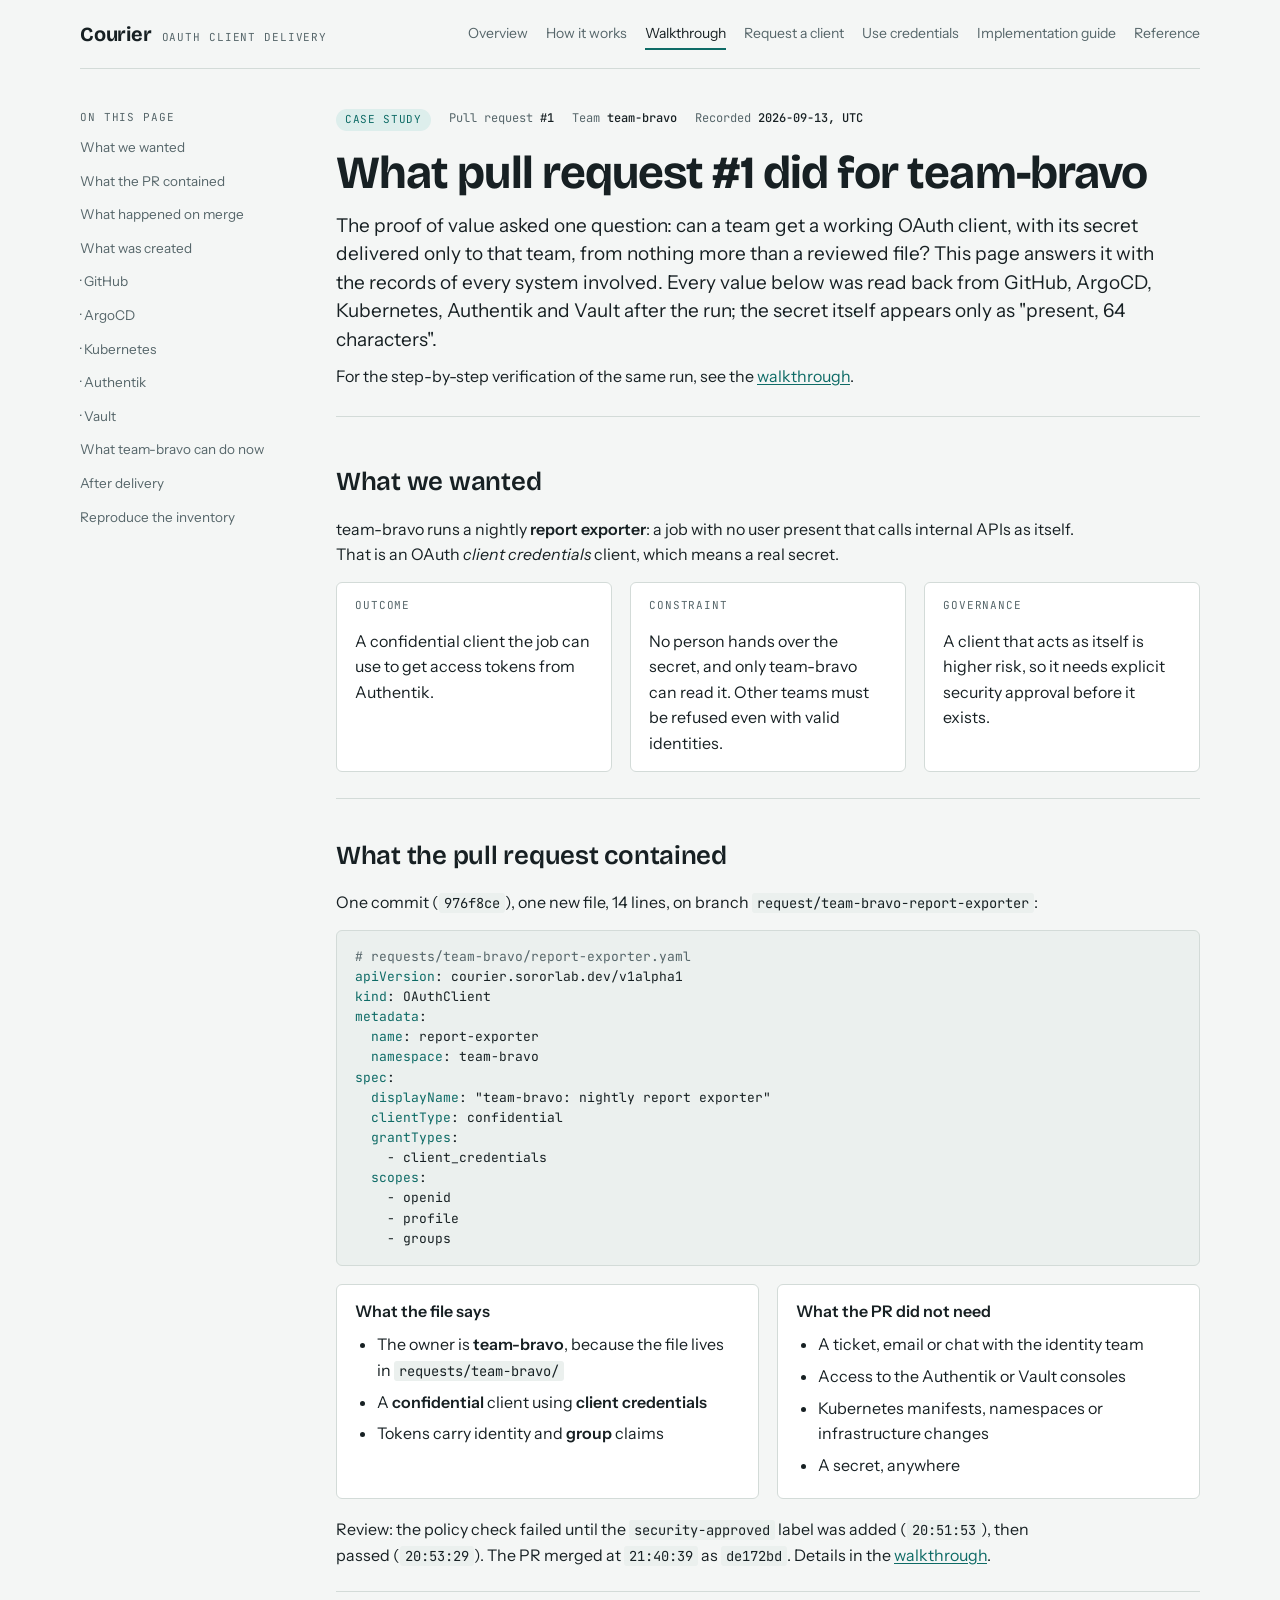
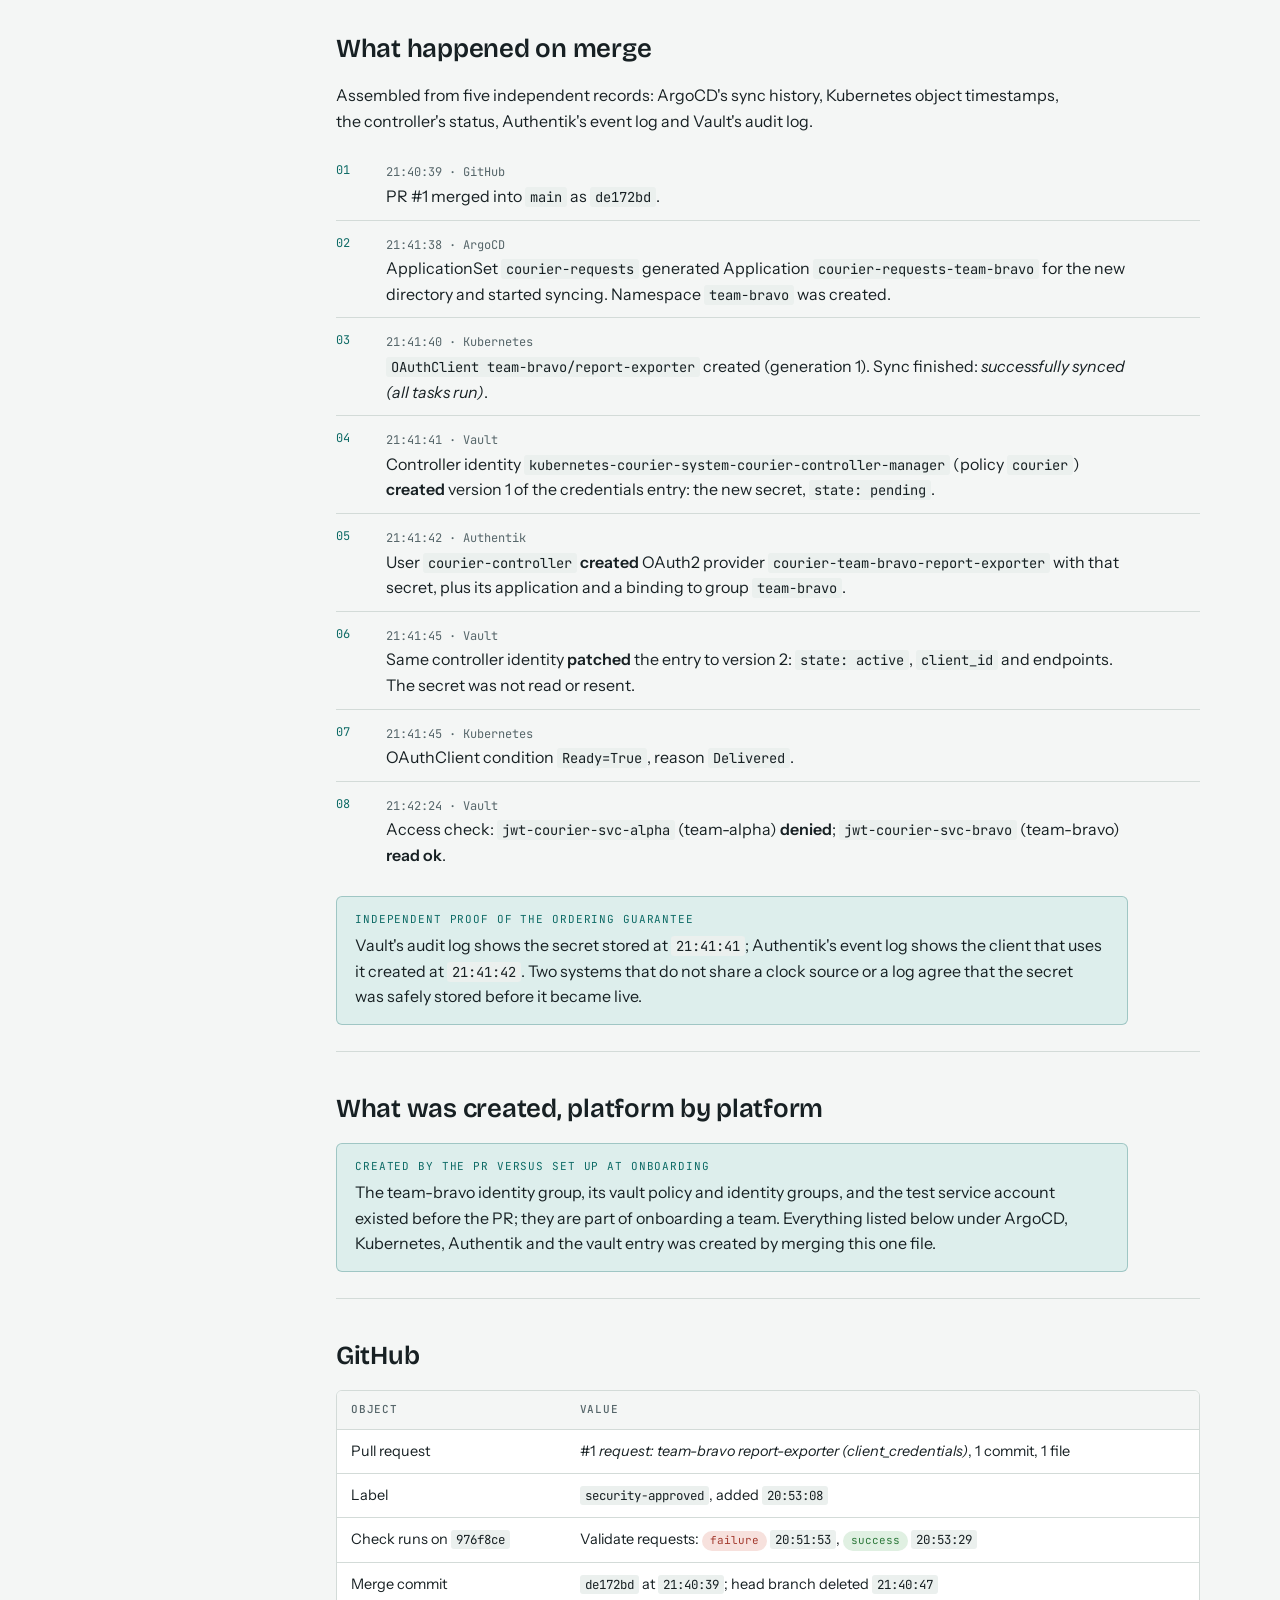
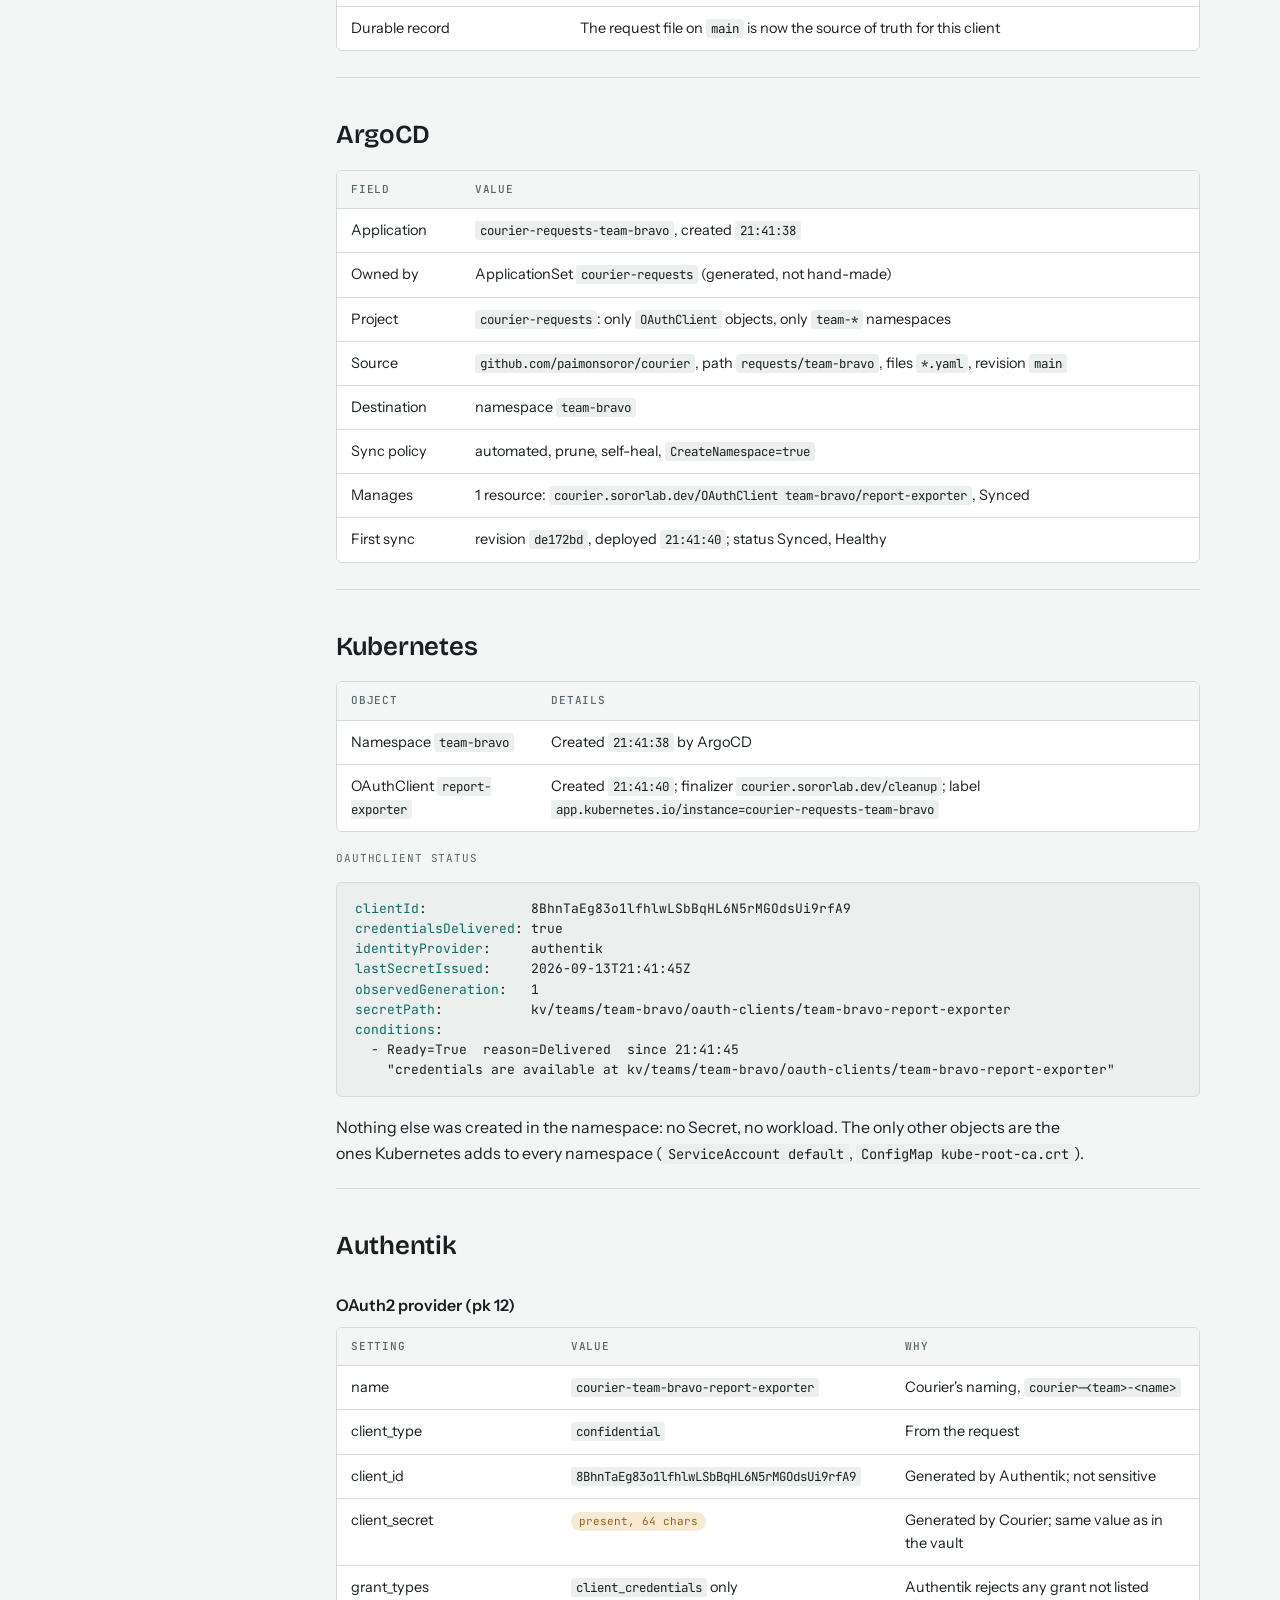
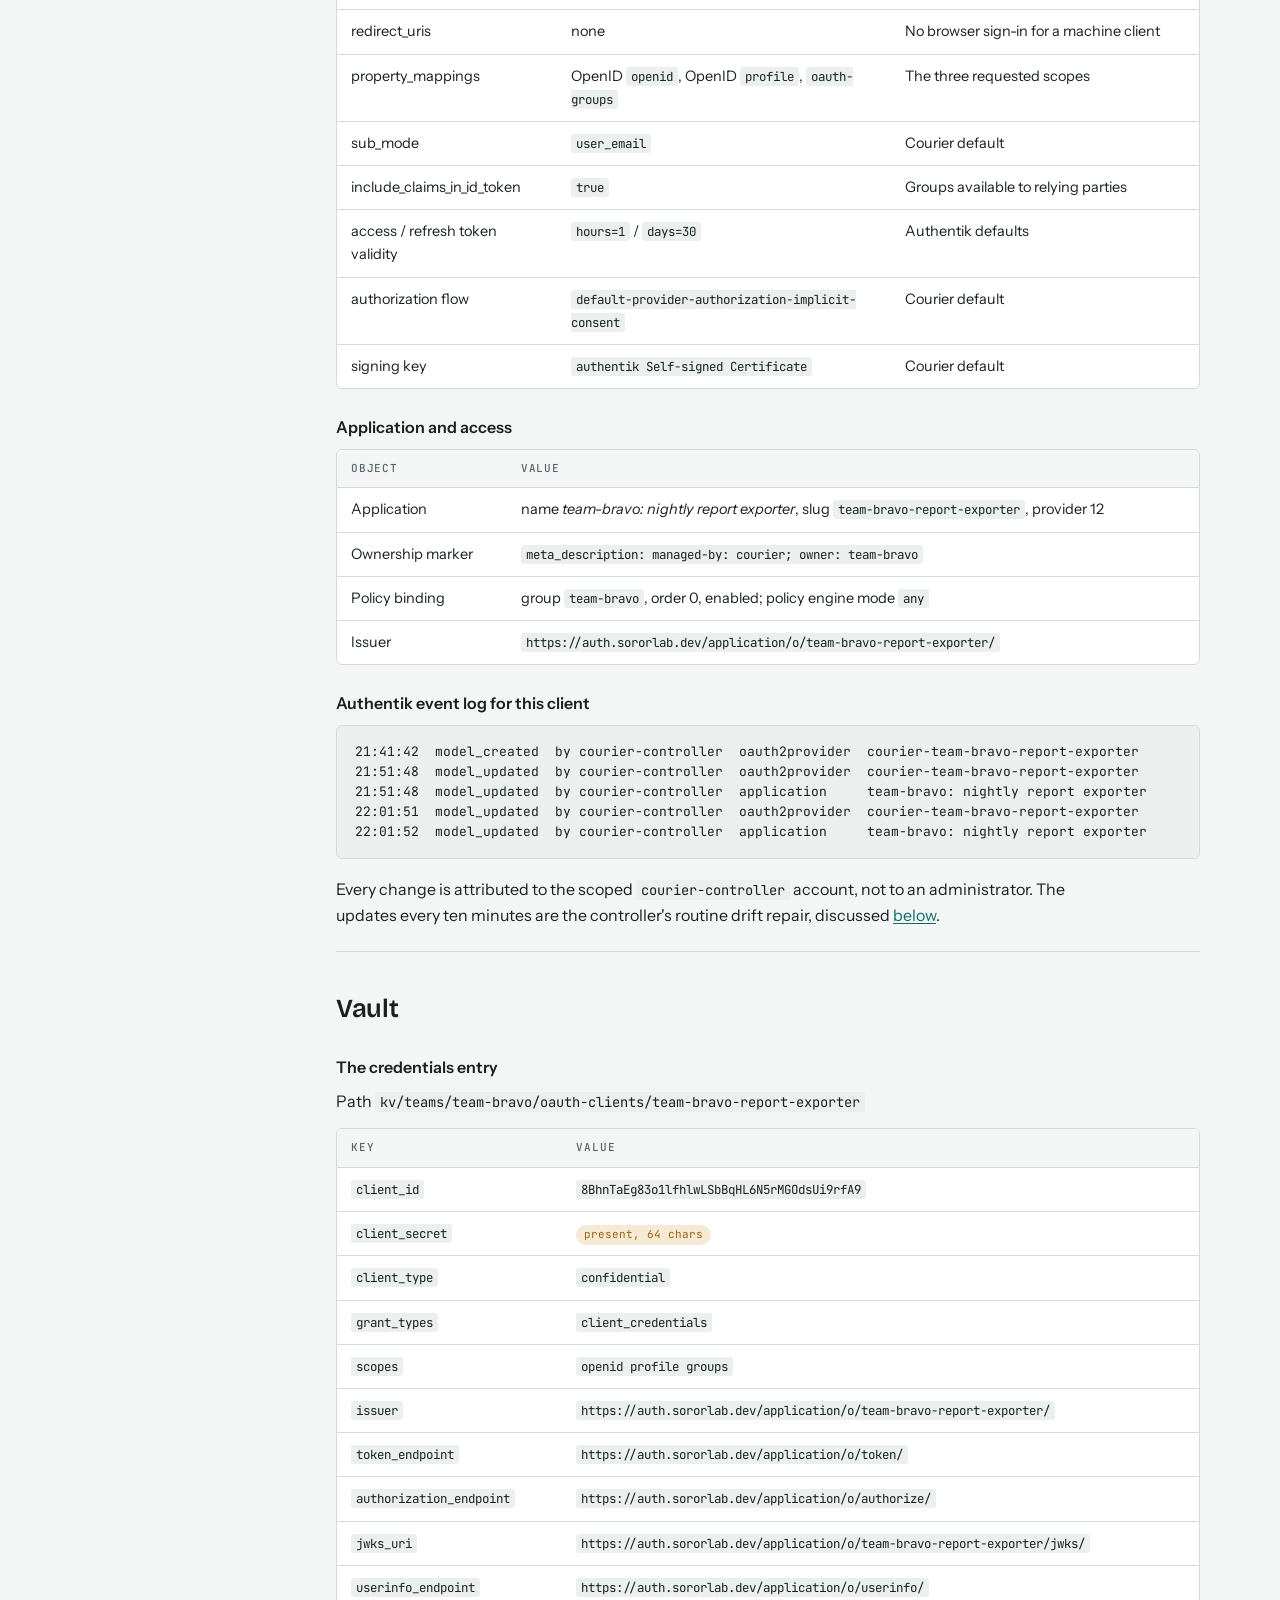
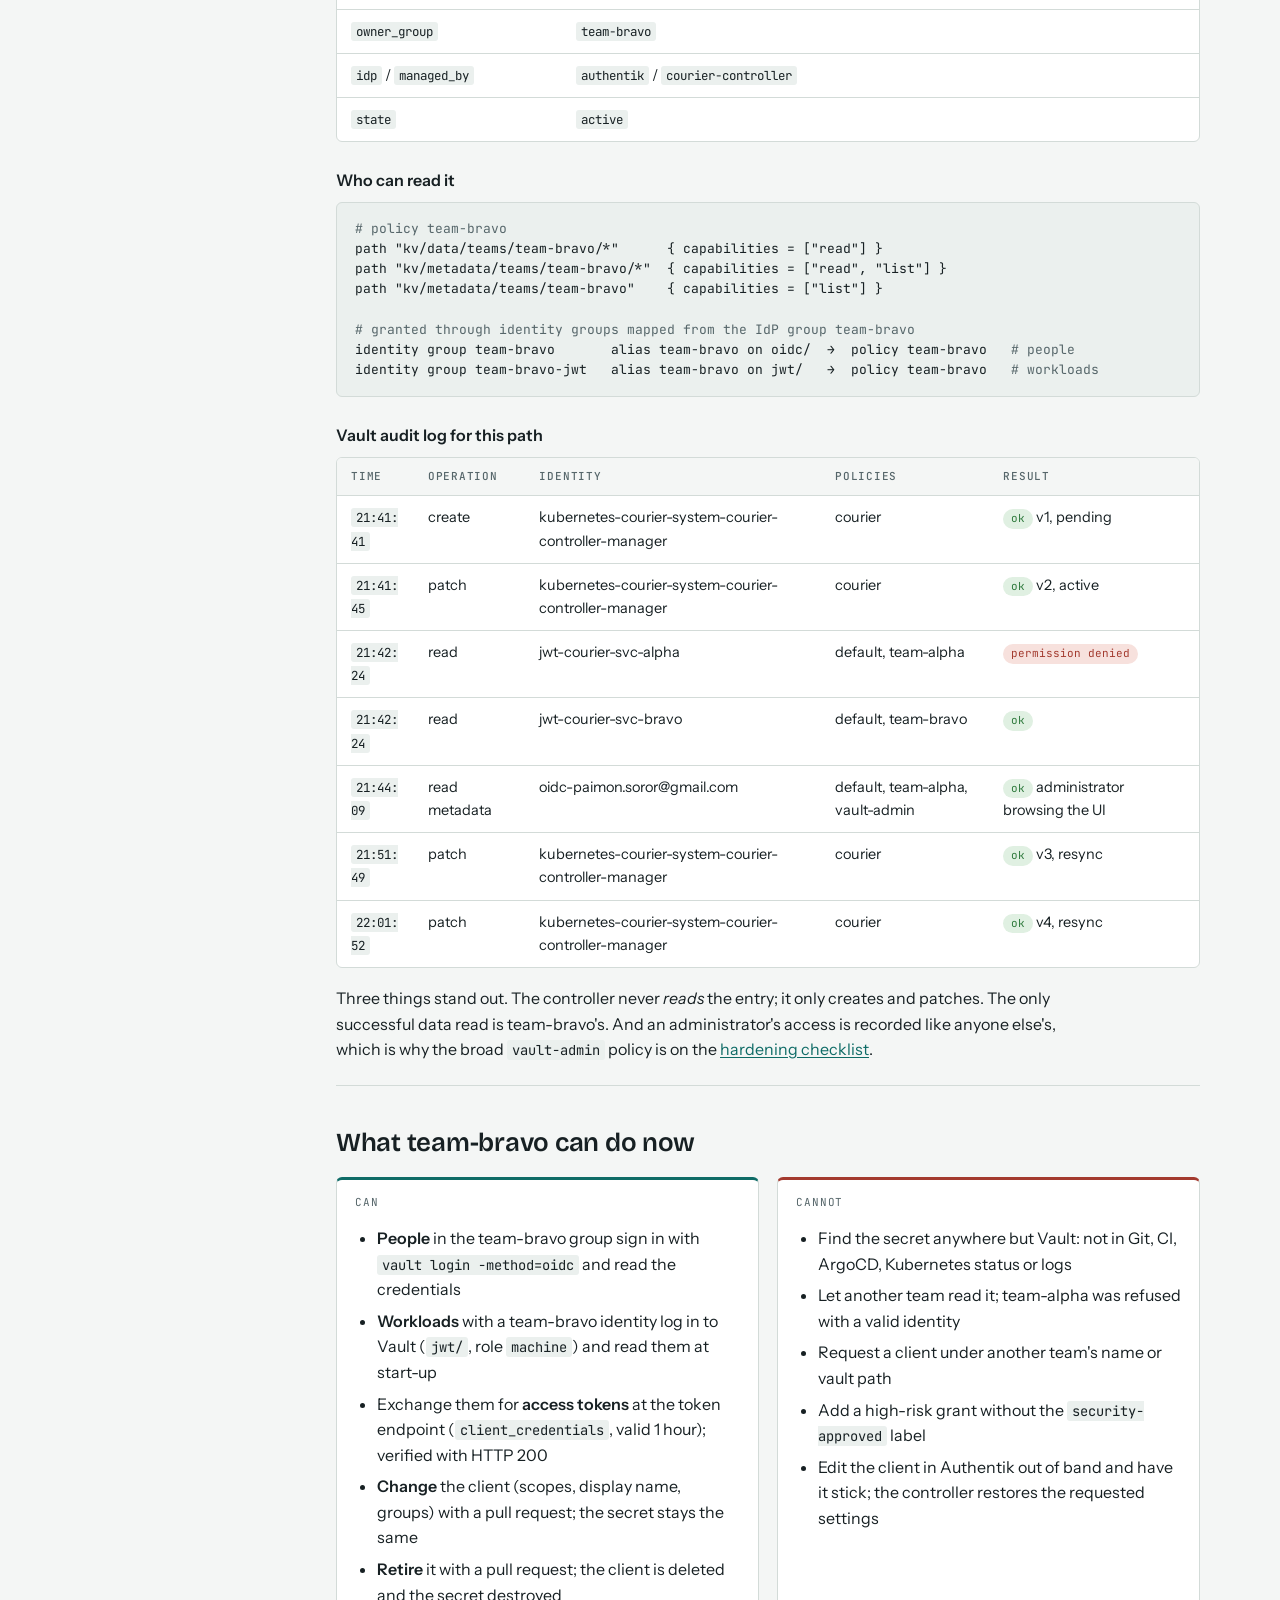
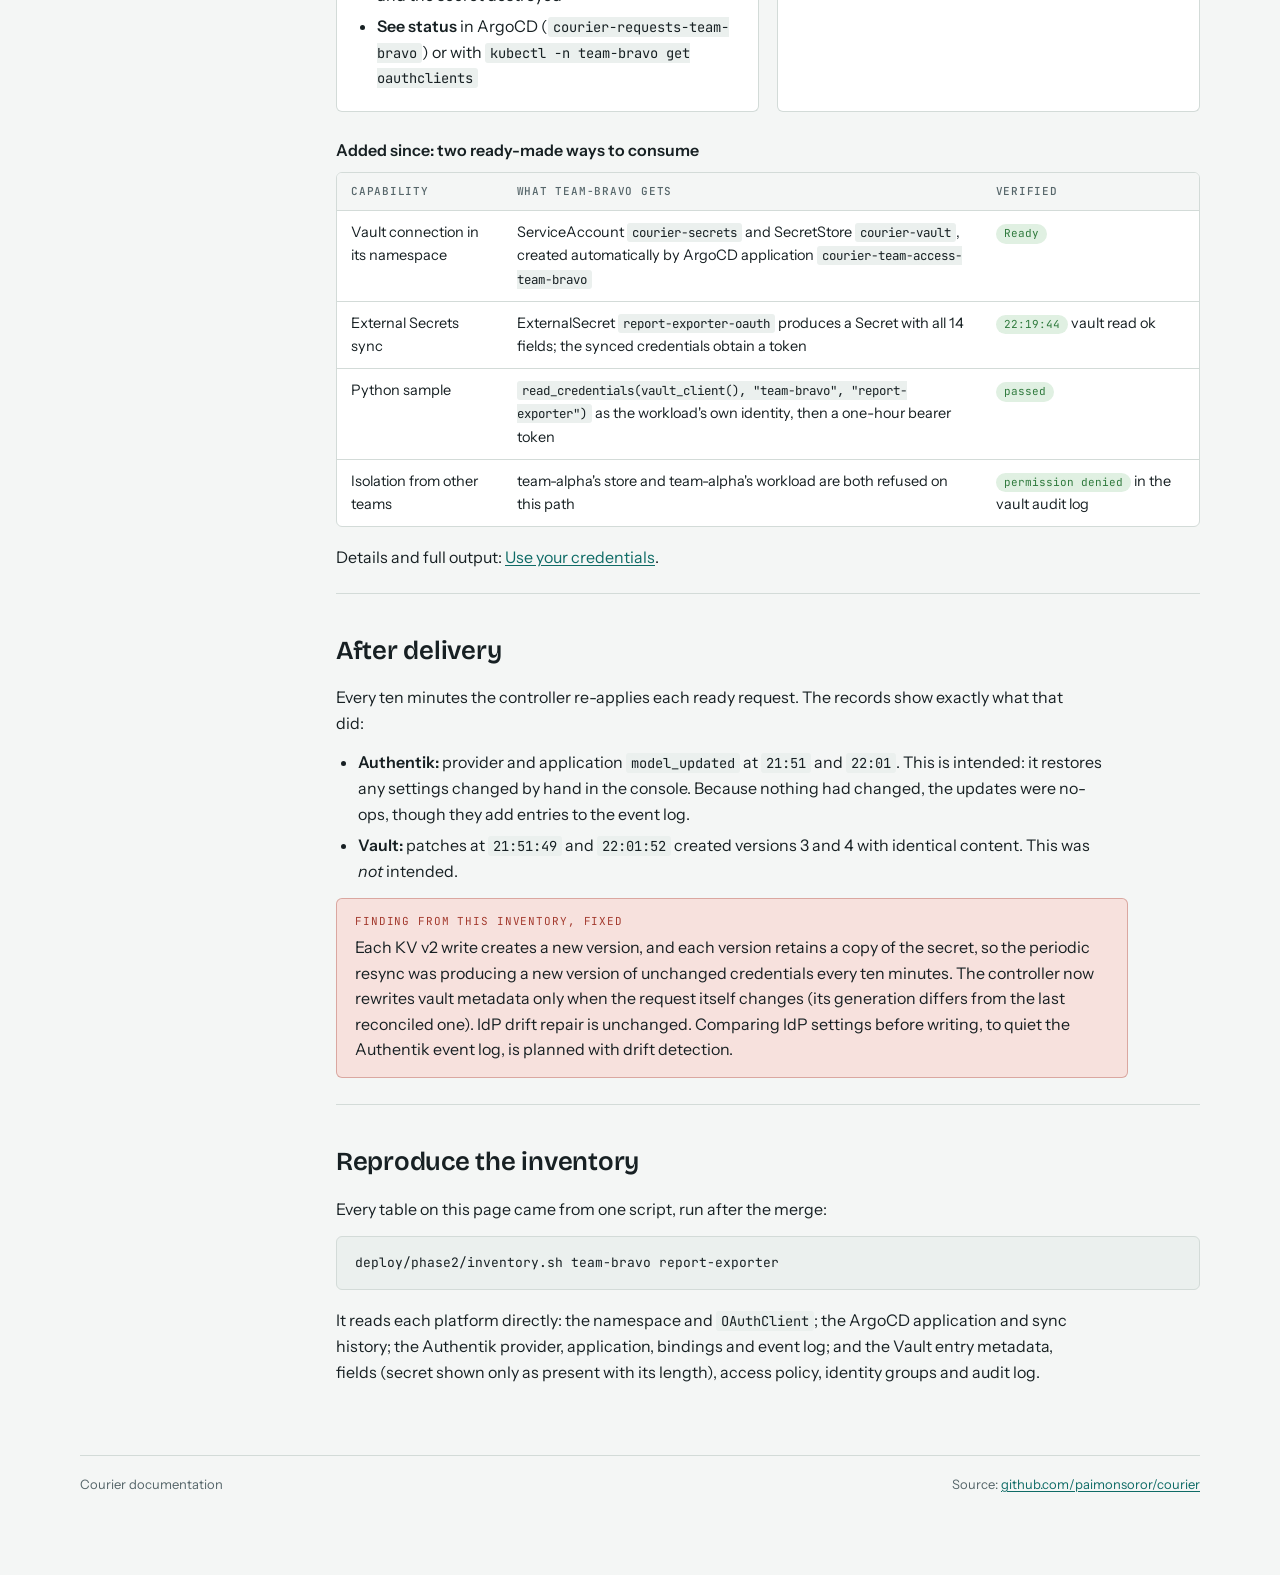
==== commit 8ab002a8: "docs site: use your credentials; workload access and image sections New use-credentials page: choosi" ====
--- a/docs/site/case-study-team-bravo.html
+++ b/docs/site/case-study-team-bravo.html
@@ -19,6 +19,7 @@
     <a href="how-it-works.html">How it works</a>
     <a href="walkthrough.html" aria-current="page">Walkthrough</a>
     <a href="request-a-client.html">Request a client</a>
+    <a href="use-credentials.html">Use credentials</a>
     <a href="implementation.html">Implementation guide</a>
     <a href="reference.html">Reference</a>
   </nav>
@@ -322,10 +323,19 @@
           </ul>
         </div>
       </div>
-      <div class="callout">
-        <span class="label">Next for team-bravo</span>
-        <p>This phase adds two easier ways to consume the credentials: an External Secrets sync that places them in a Kubernetes Secret in <code>team-bravo</code>, and a Python sample that reads them with the workload's own identity. They will be recorded here with the same evidence once verified.</p>
-      </div>
+      <h3>Added since: two ready-made ways to consume</h3>
+      <div class="table-wrap">
+        <table>
+          <thead><tr><th>Capability</th><th>What team-bravo gets</th><th>Verified</th></tr></thead>
+          <tbody>
+            <tr><td>Vault connection in its namespace</td><td>ServiceAccount <code>courier-secrets</code> and SecretStore <code>courier-vault</code>, created automatically by ArgoCD application <code>courier-team-access-team-bravo</code></td><td><span class="pill p-good">Ready</span></td></tr>
+            <tr><td>External Secrets sync</td><td>ExternalSecret <code>report-exporter-oauth</code> produces a Secret with all 14 fields; the synced credentials obtain a token</td><td><span class="pill p-good">22:19:44</span> vault read ok</td></tr>
+            <tr><td>Python sample</td><td><code>read_credentials(vault_client(), "team-bravo", "report-exporter")</code> as the workload's own identity, then a one-hour bearer token</td><td><span class="pill p-good">passed</span></td></tr>
+            <tr><td>Isolation from other teams</td><td>team-alpha's store and team-alpha's workload are both refused on this path</td><td><span class="pill p-good">permission denied</span> in the vault audit log</td></tr>
+          </tbody>
+        </table>
+      </div>
+      <p>Details and full output: <a href="use-credentials.html#evidence">Use your credentials</a>.</p>
     </section>
 
     <section id="after">
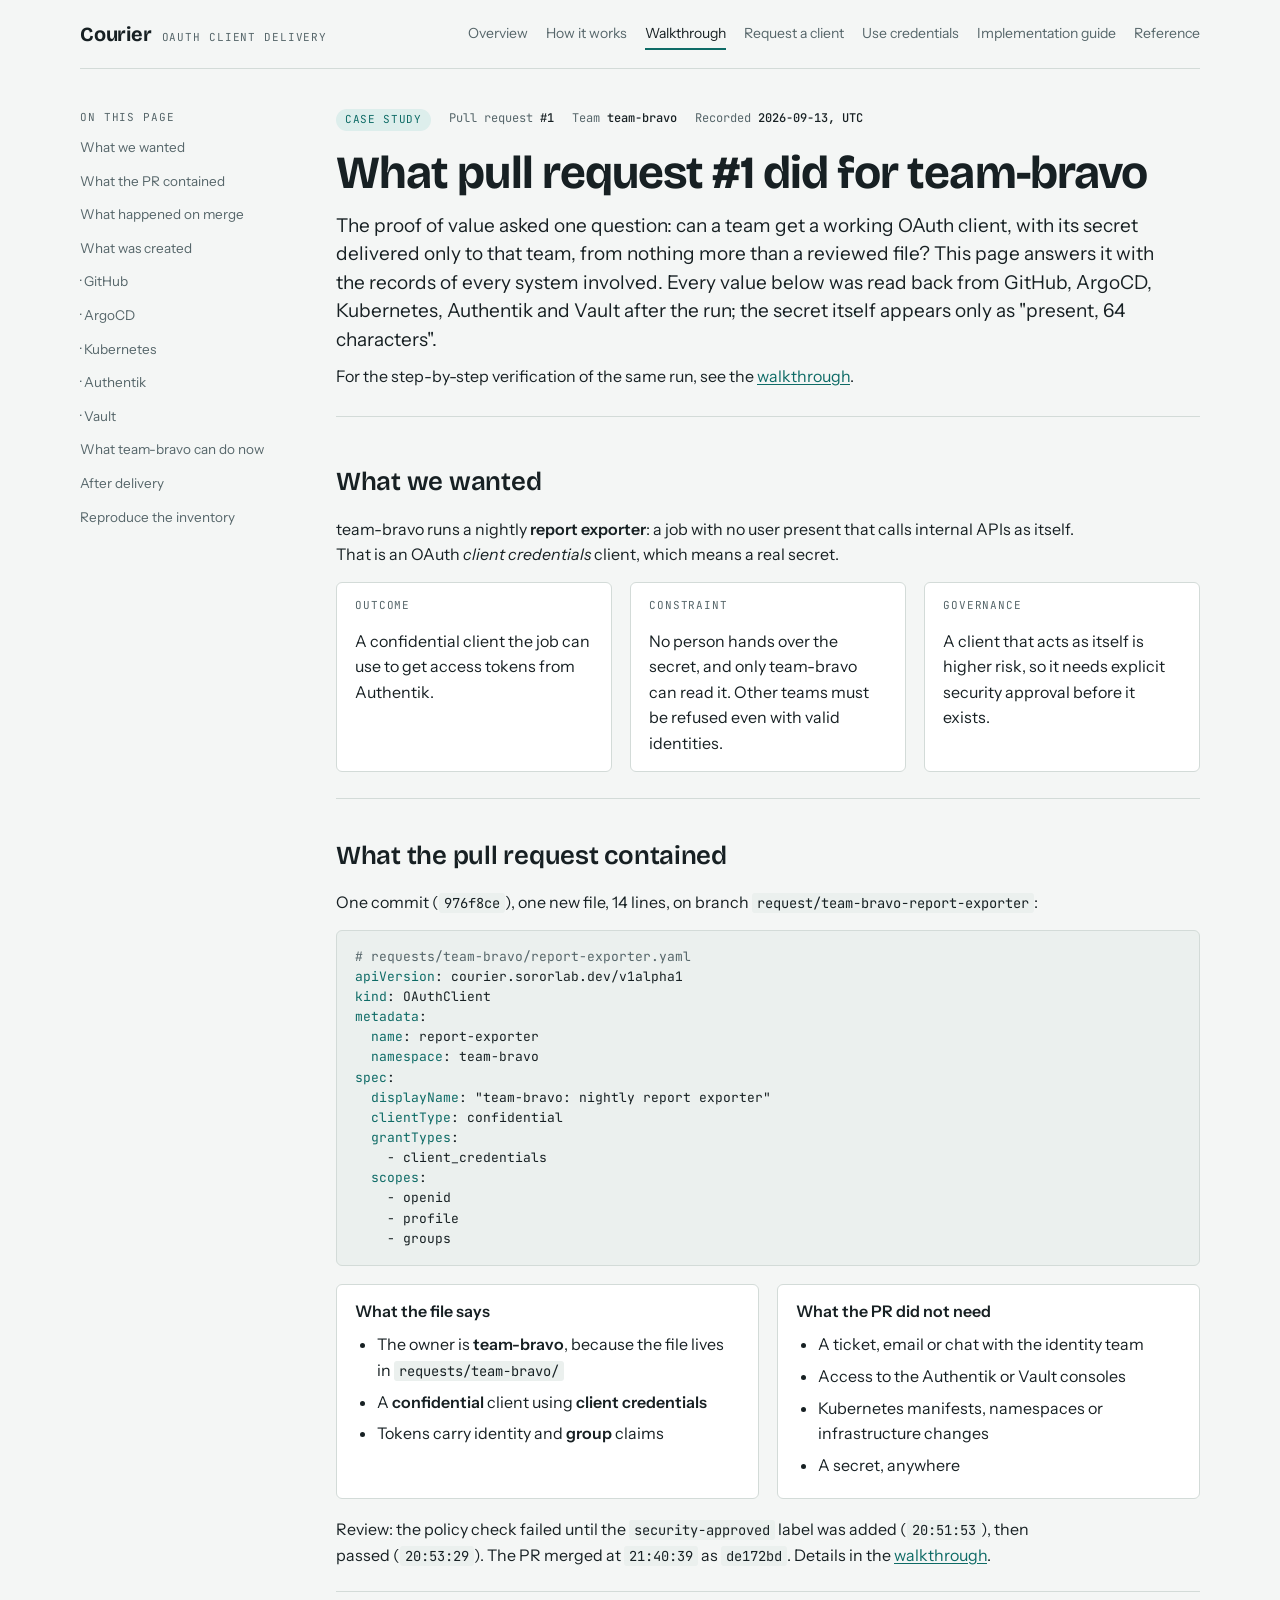
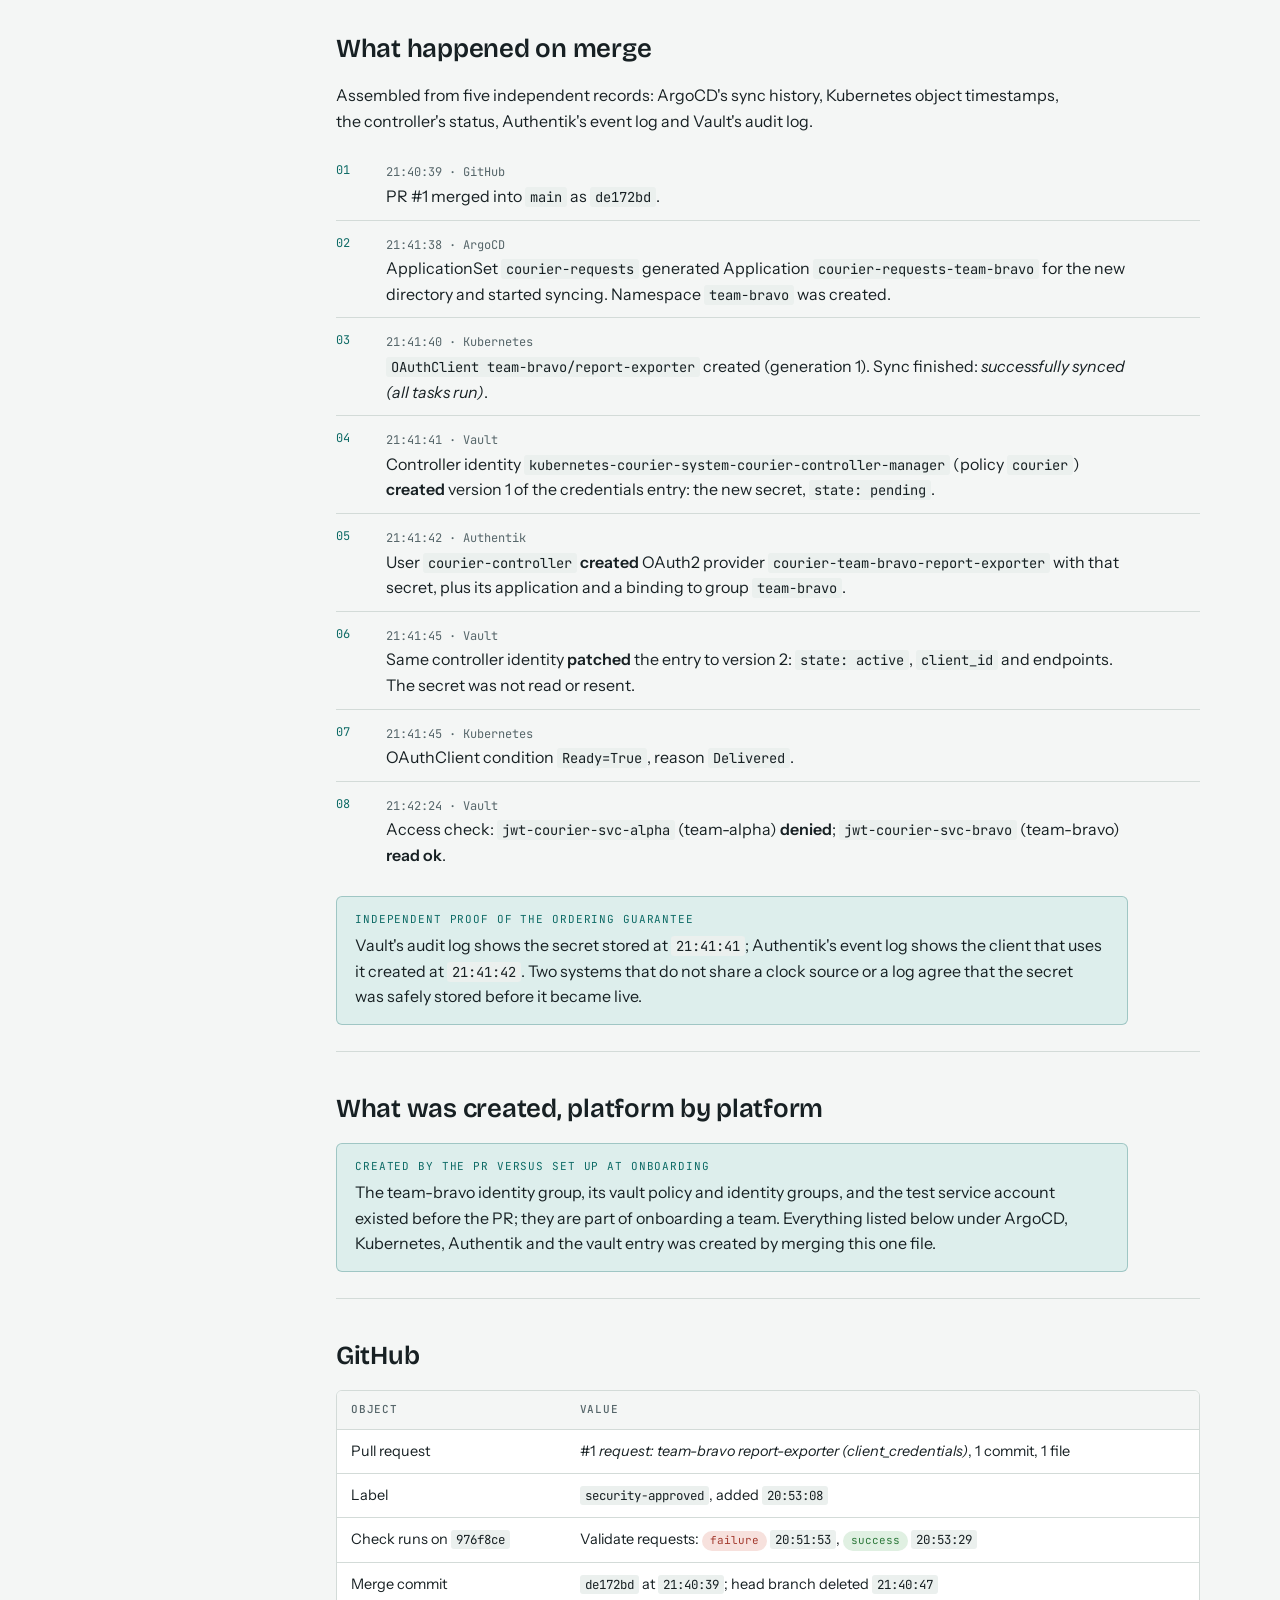
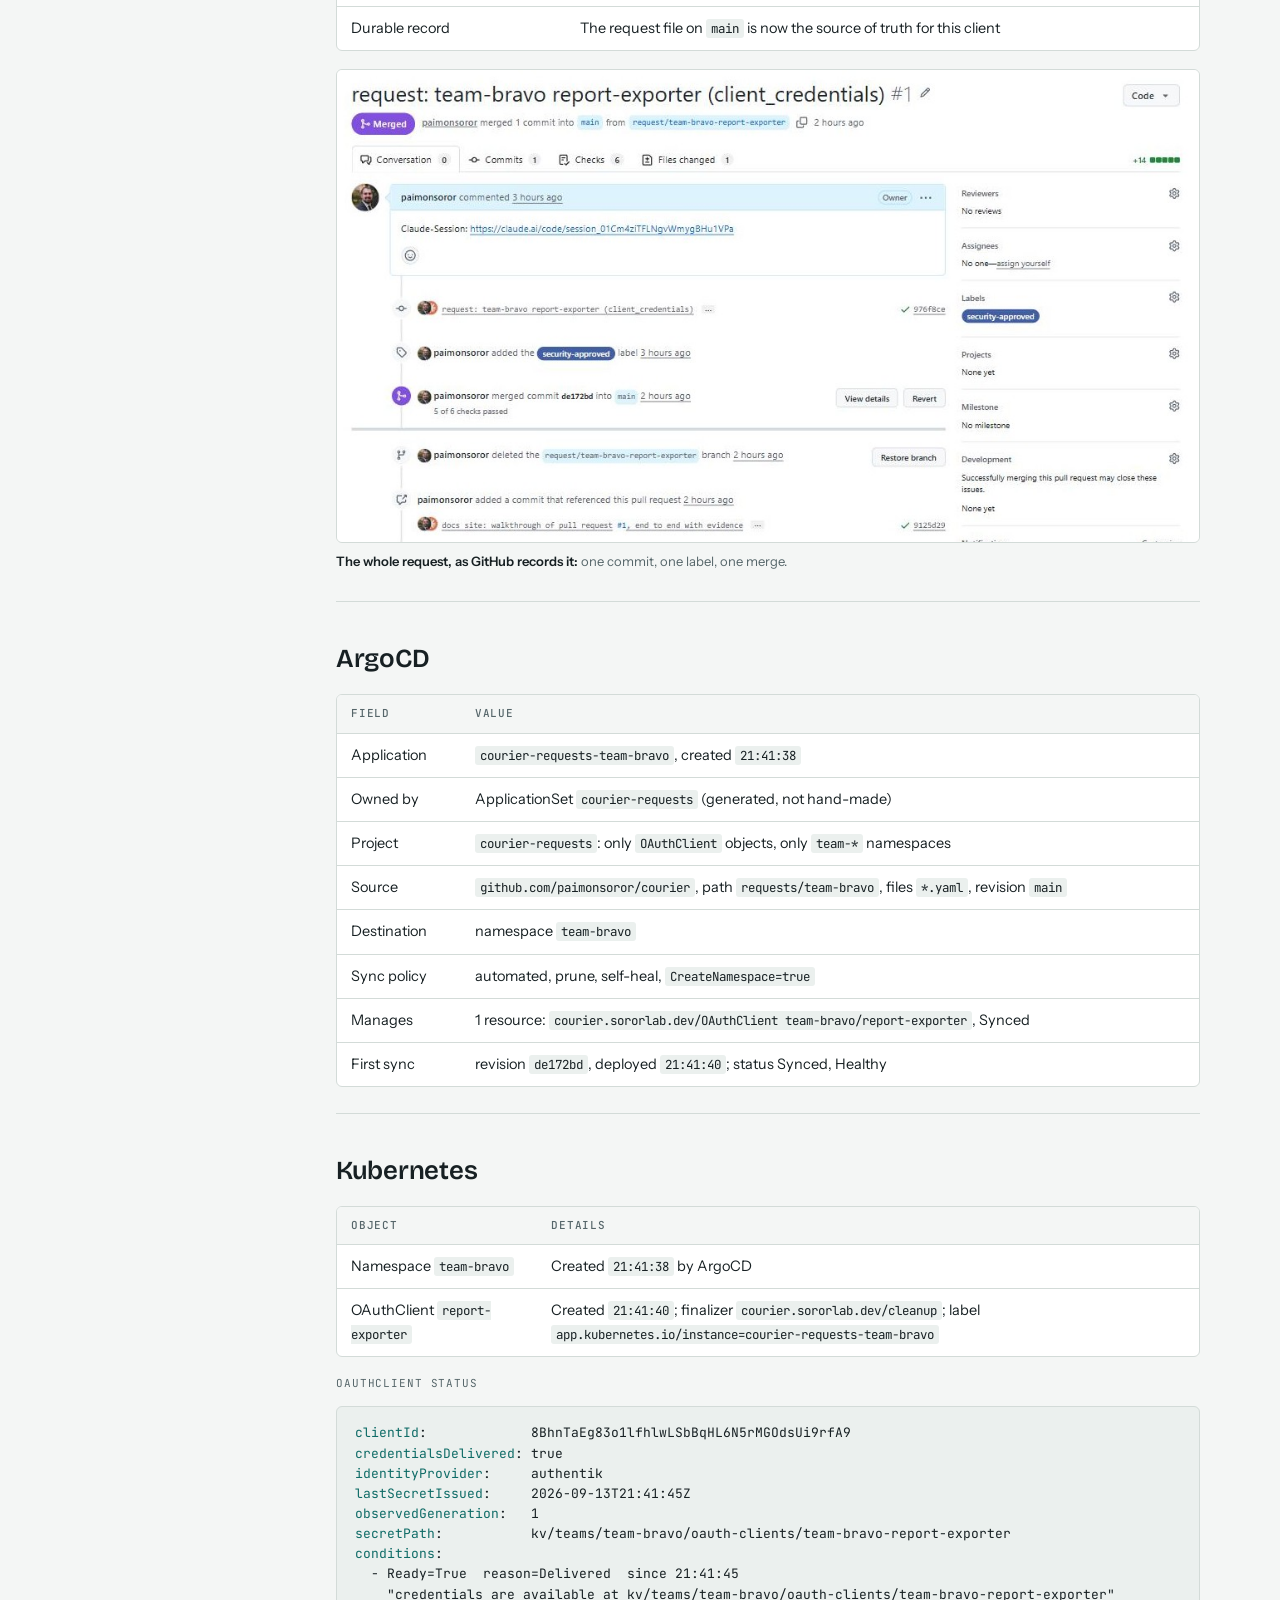
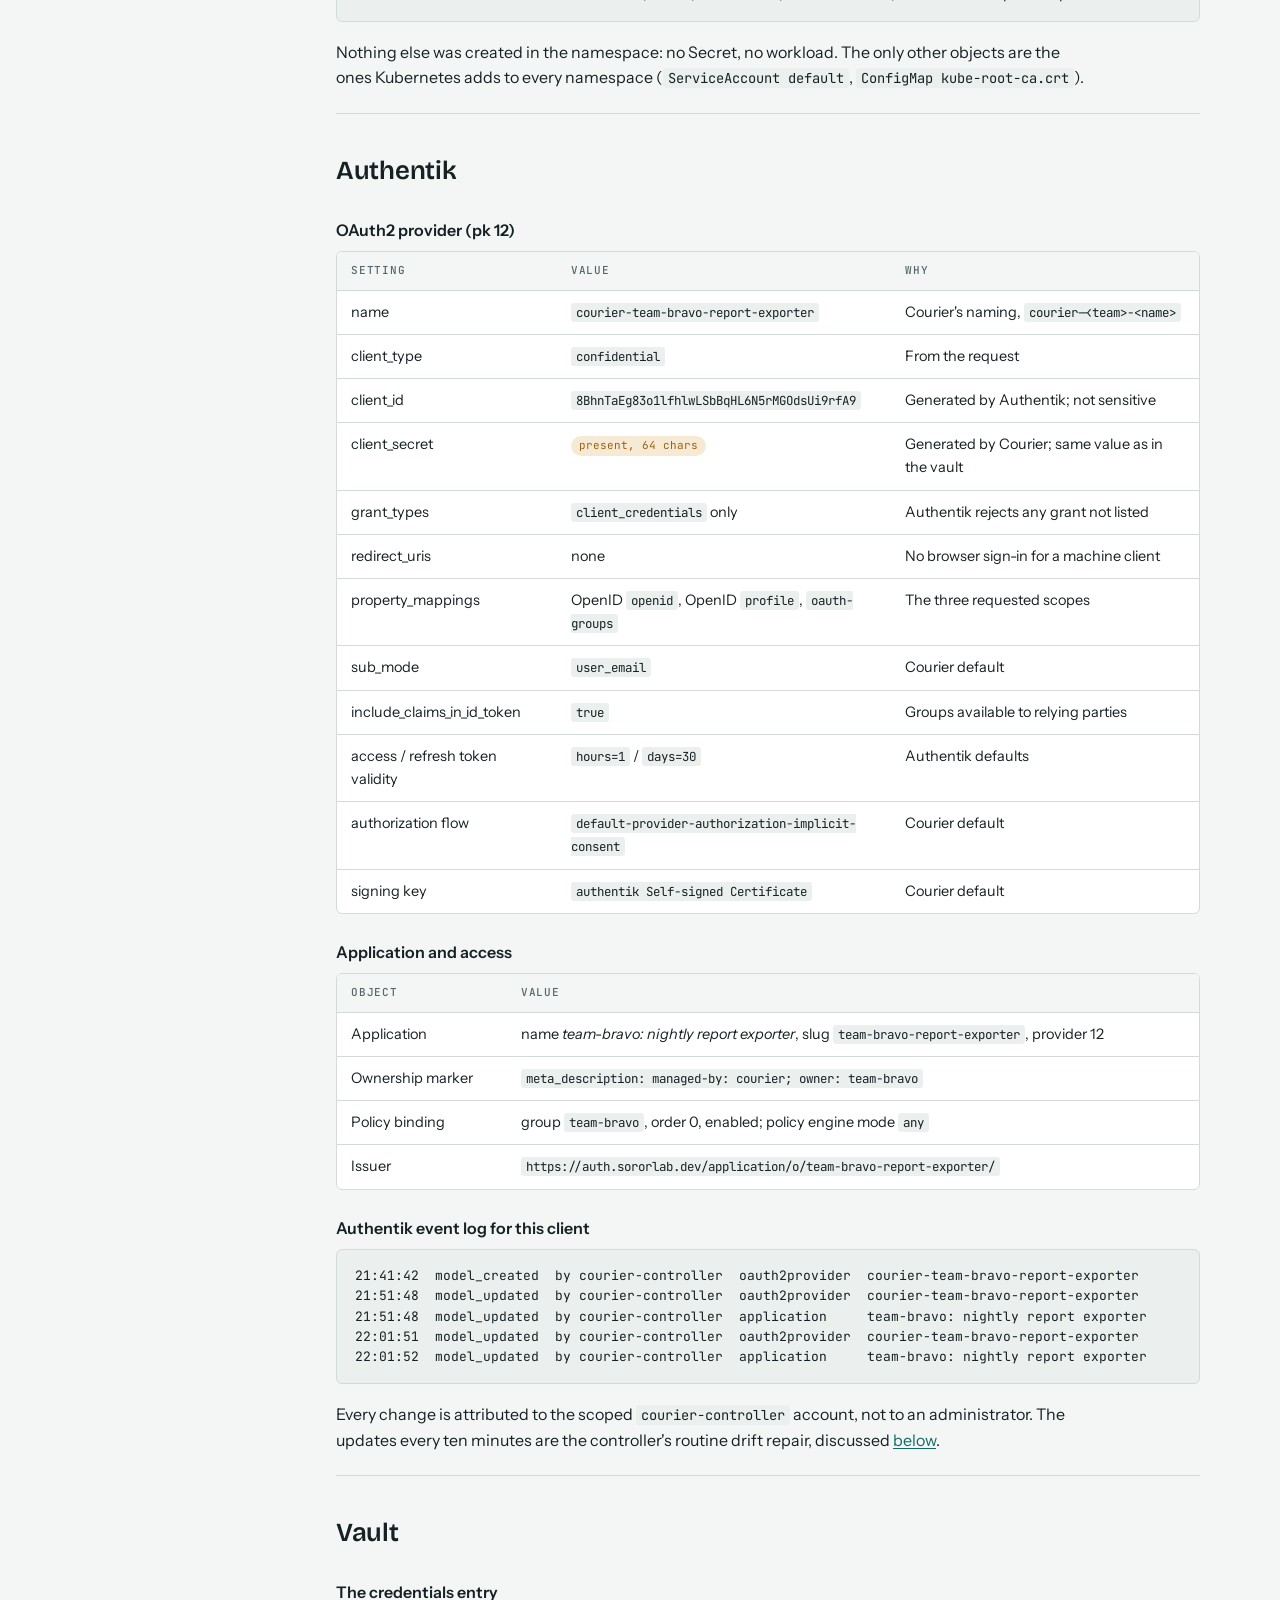
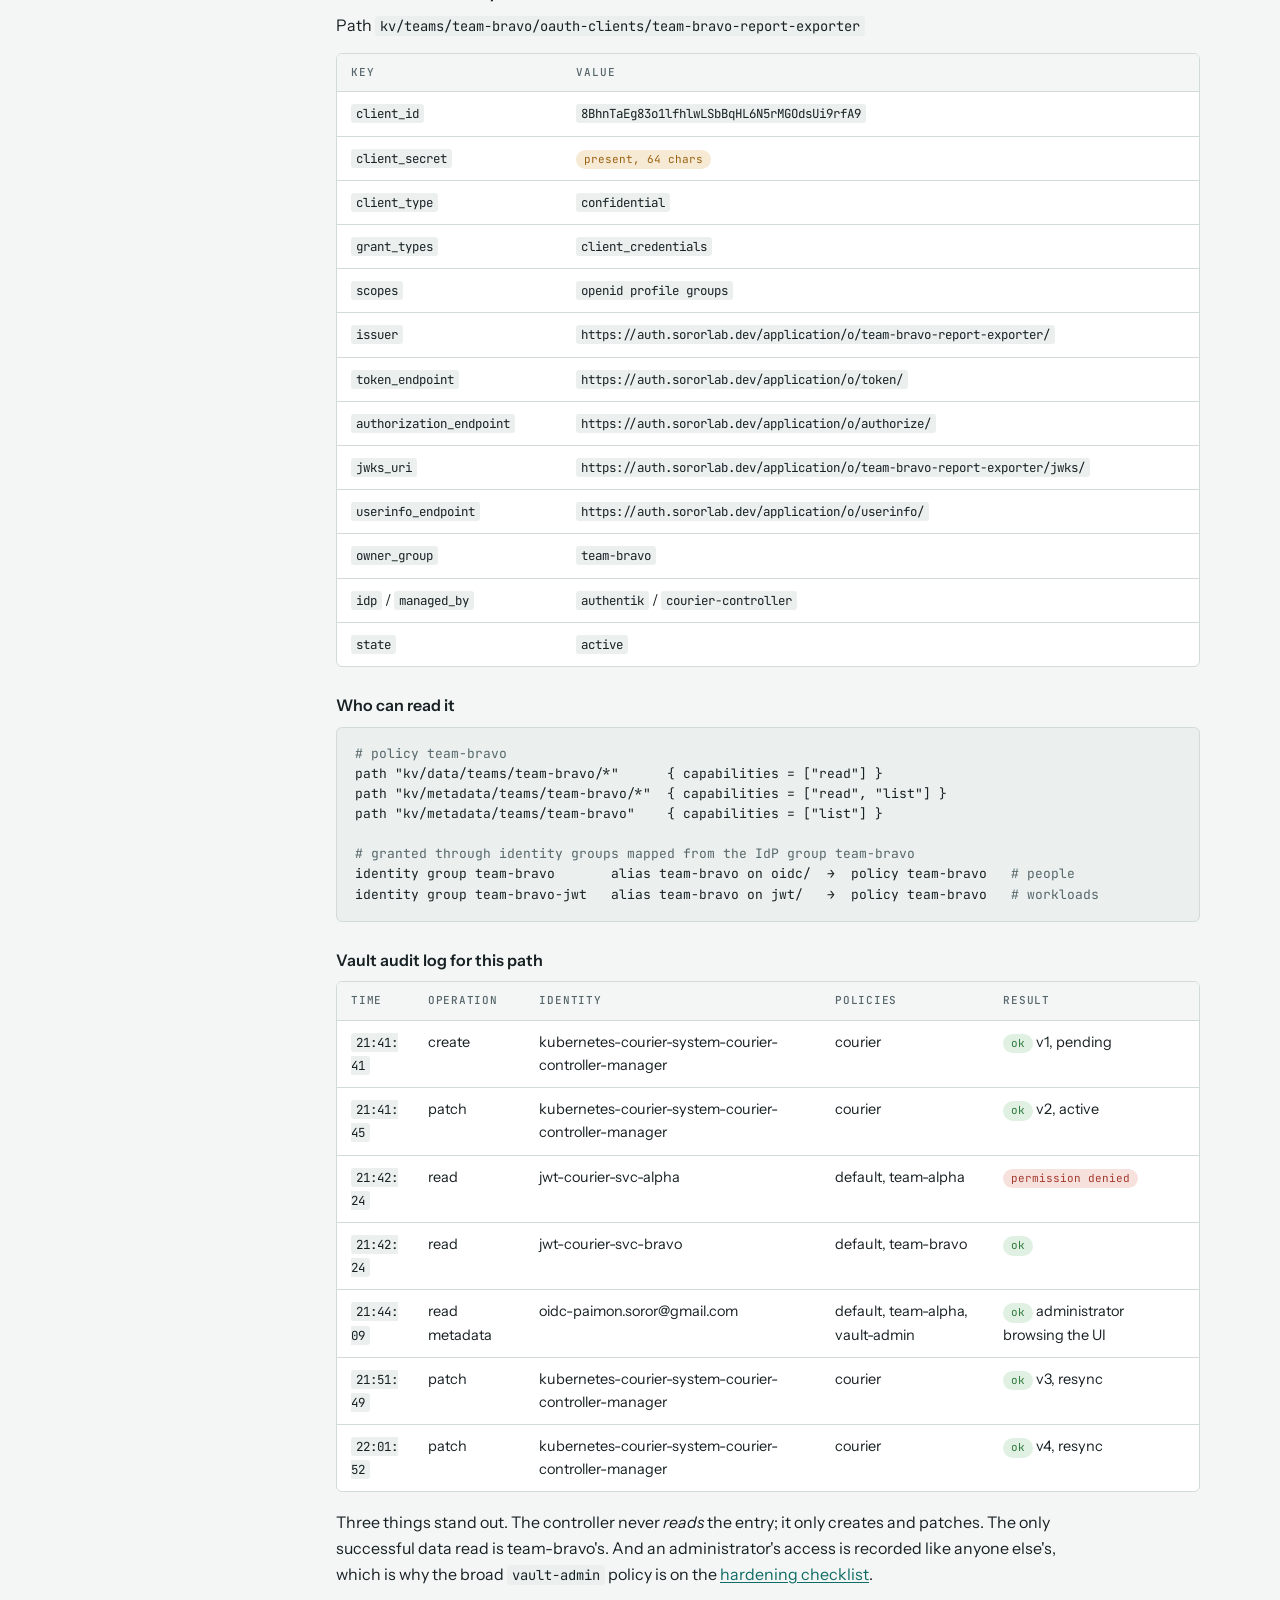
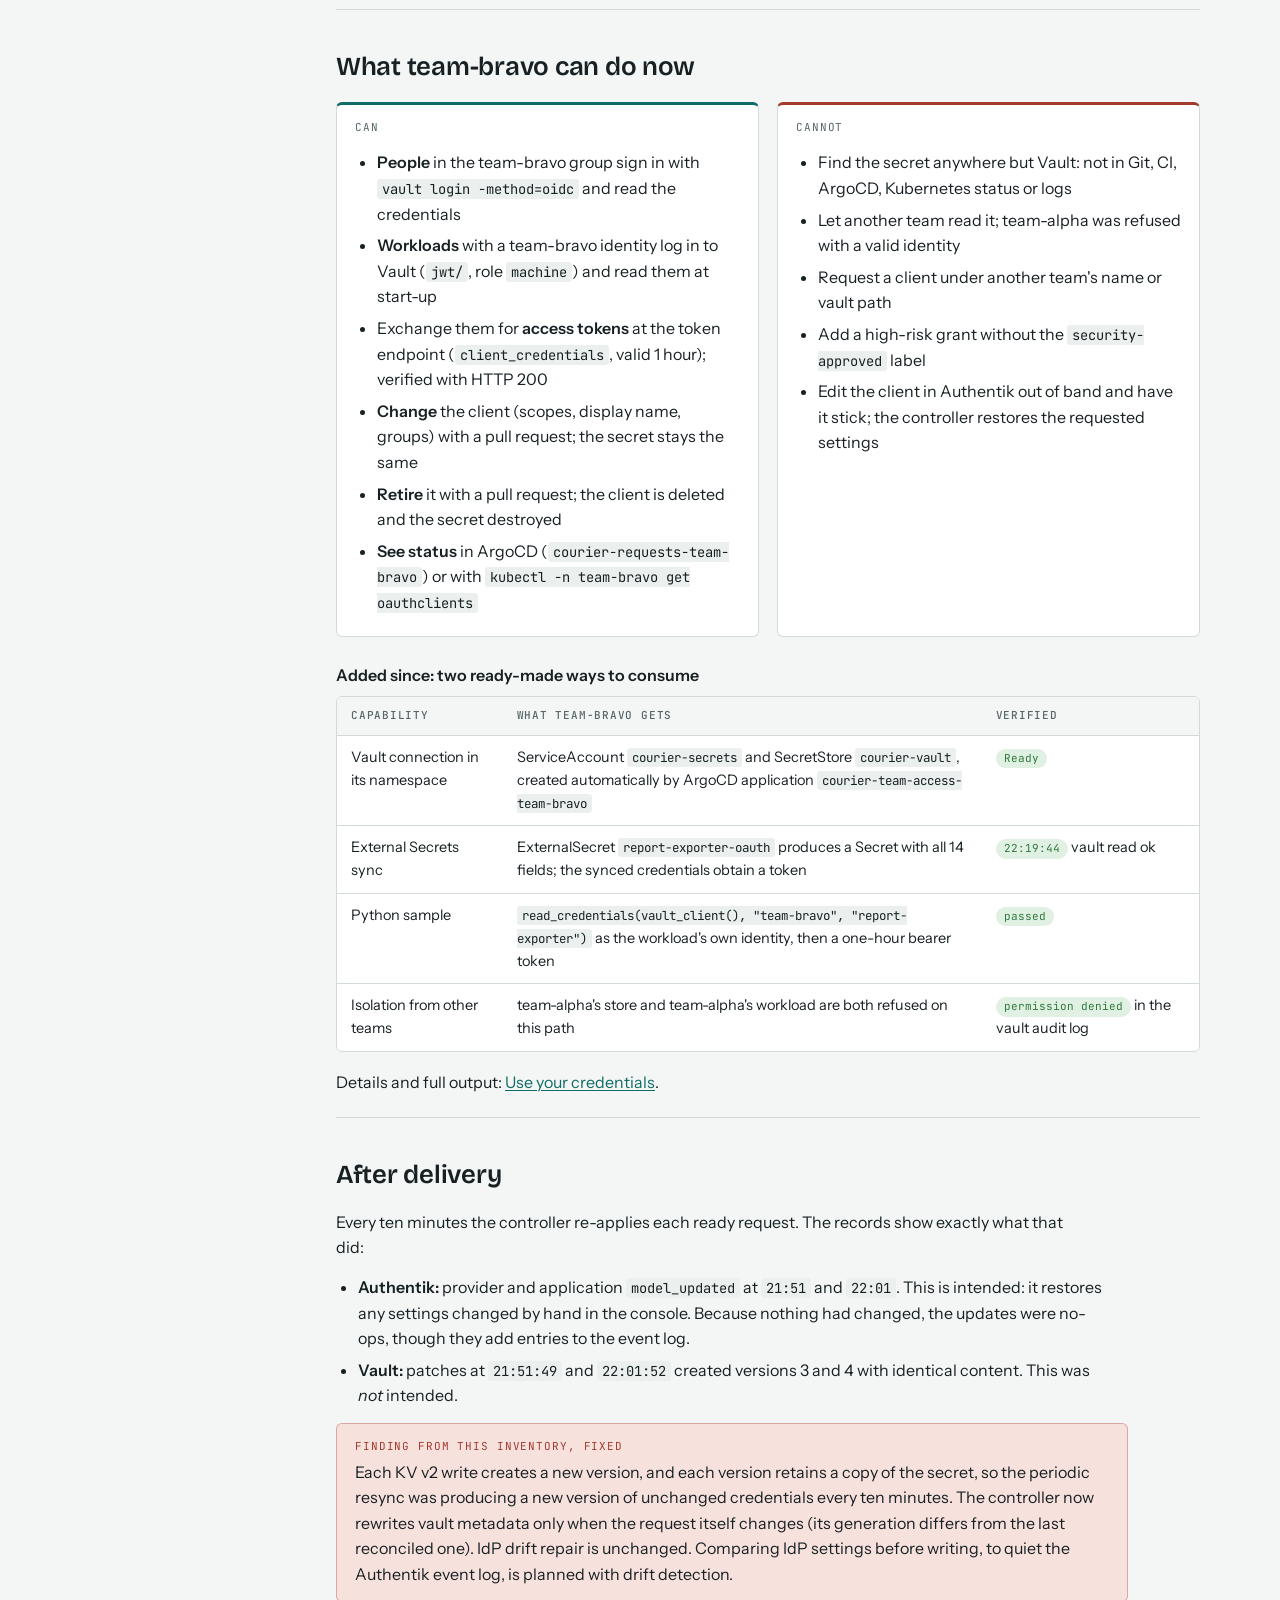
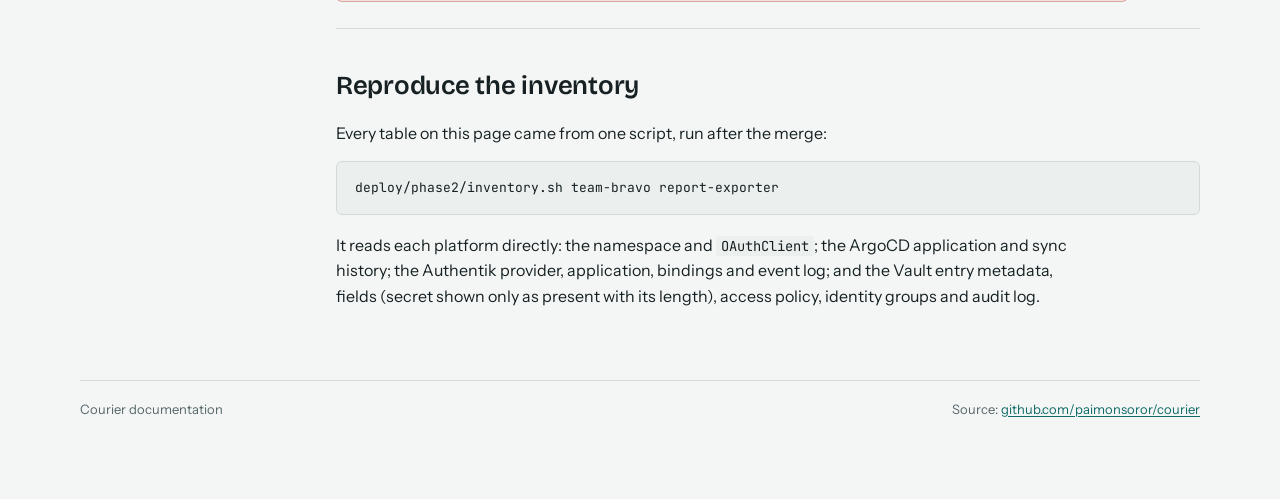
==== commit aa0b78e3: "docs site: GitHub screenshots of pull request #1 Captured from the browser: the failed Validate requ" ====
--- a/docs/site/case-study-team-bravo.html
+++ b/docs/site/case-study-team-bravo.html
@@ -157,6 +157,10 @@
           </tbody>
         </table>
       </div>
+      <figure class="shot">
+        <img src="assets/screenshots/pr1-conversation.jpg" alt="Pull request #1 conversation showing the merged state, the security-approved label and the deleted branch" loading="lazy">
+        <figcaption><b>The whole request, as GitHub records it:</b> one commit, one label, one merge.</figcaption>
+      </figure>
     </section>
 
     <section id="argocd">
--- a/docs/site/assets/courier.css
+++ b/docs/site/assets/courier.css
@@ -259,6 +259,15 @@
 .phase p { margin: 0; color: var(--muted); font-size: 15px; }
 @media (max-width: 560px) { .phase { grid-template-columns: minmax(0, 1fr); gap: 2px; } }
 
+/* ---------- screenshots ---------- */
+figure.shot { margin: 8px 0 22px; max-width: 100%; }
+figure.shot img {
+  display: block; width: 100%; max-width: 100%; height: auto;
+  border: 1px solid var(--rule); border-radius: 6px; background: var(--paper);
+}
+figure.shot figcaption { font-size: 13px; color: var(--muted); margin-top: 8px; max-width: 72ch; }
+figure.shot figcaption b { color: var(--ink); font-weight: 600; }
+
 /* ---------- footer ---------- */
 .site-footer {
   max-width: 1120px; margin: 48px auto 0; padding-top: 18px; border-top: 1px solid var(--rule);
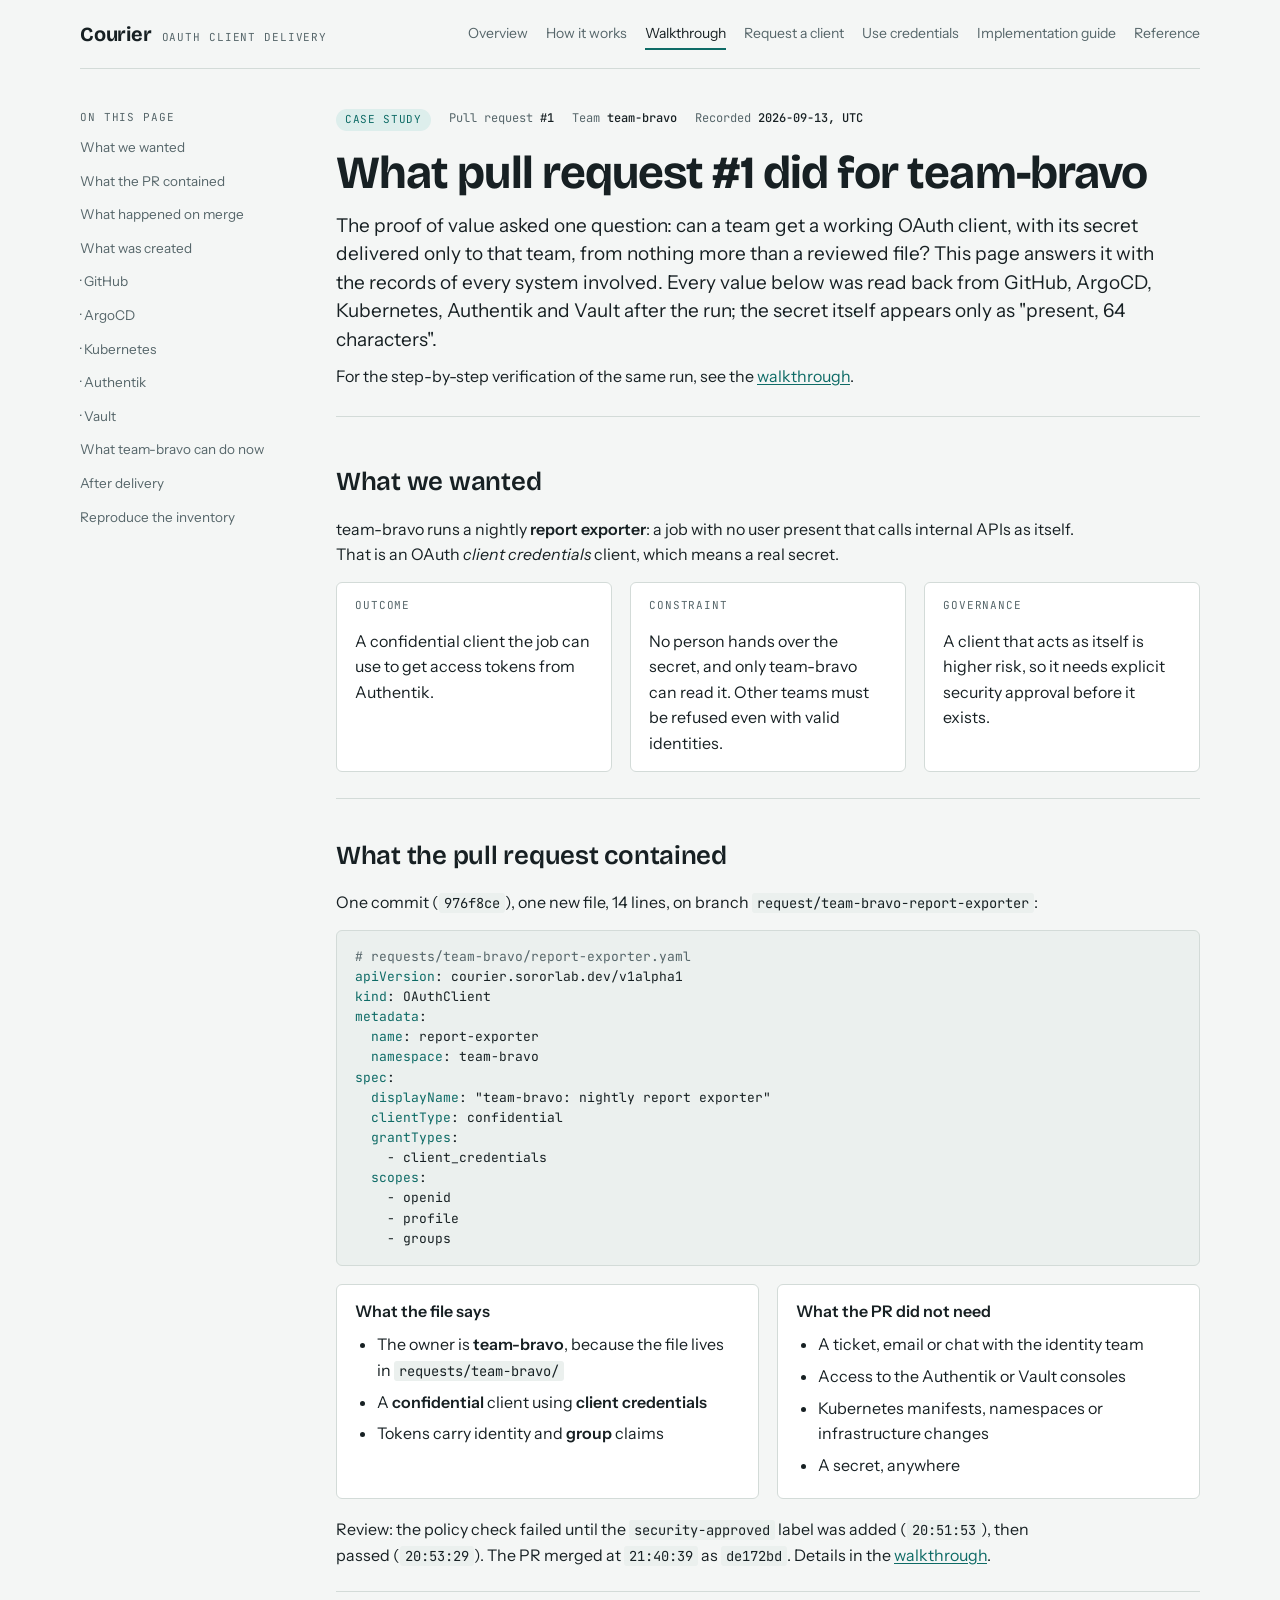
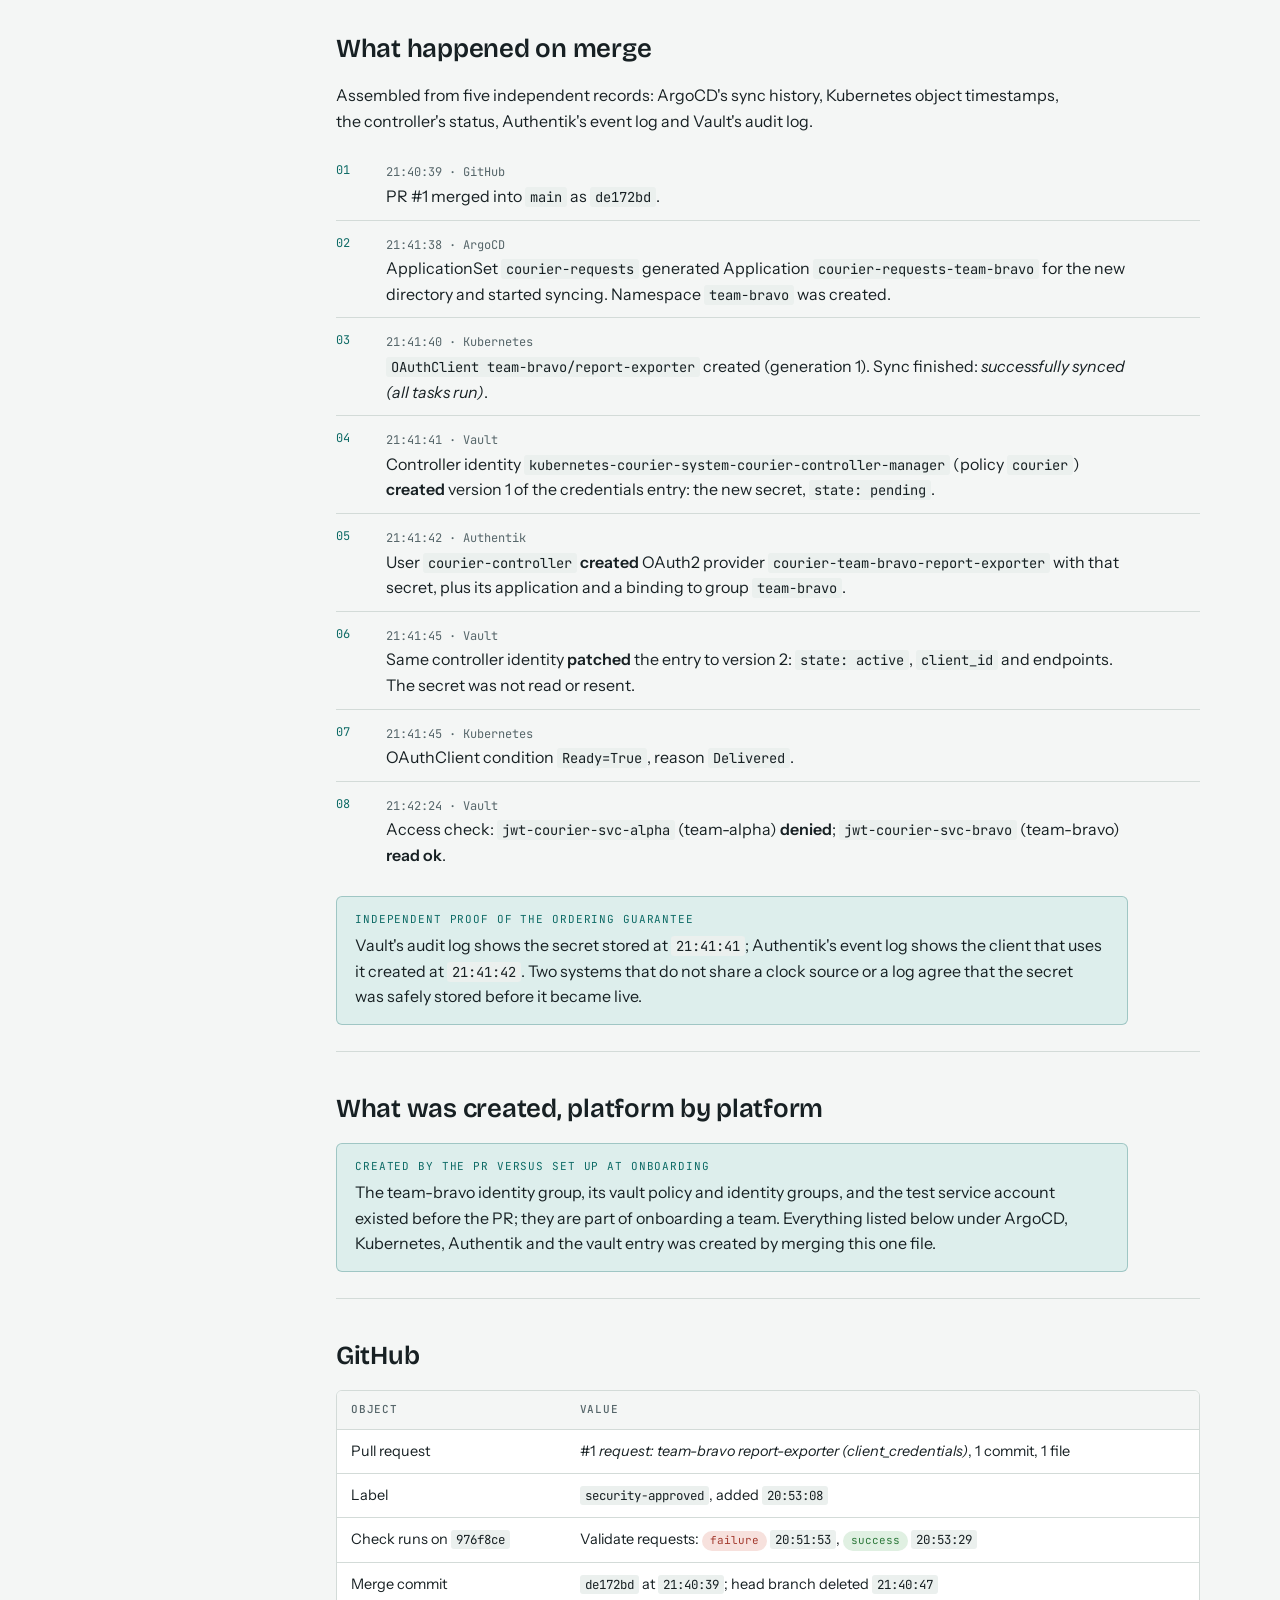
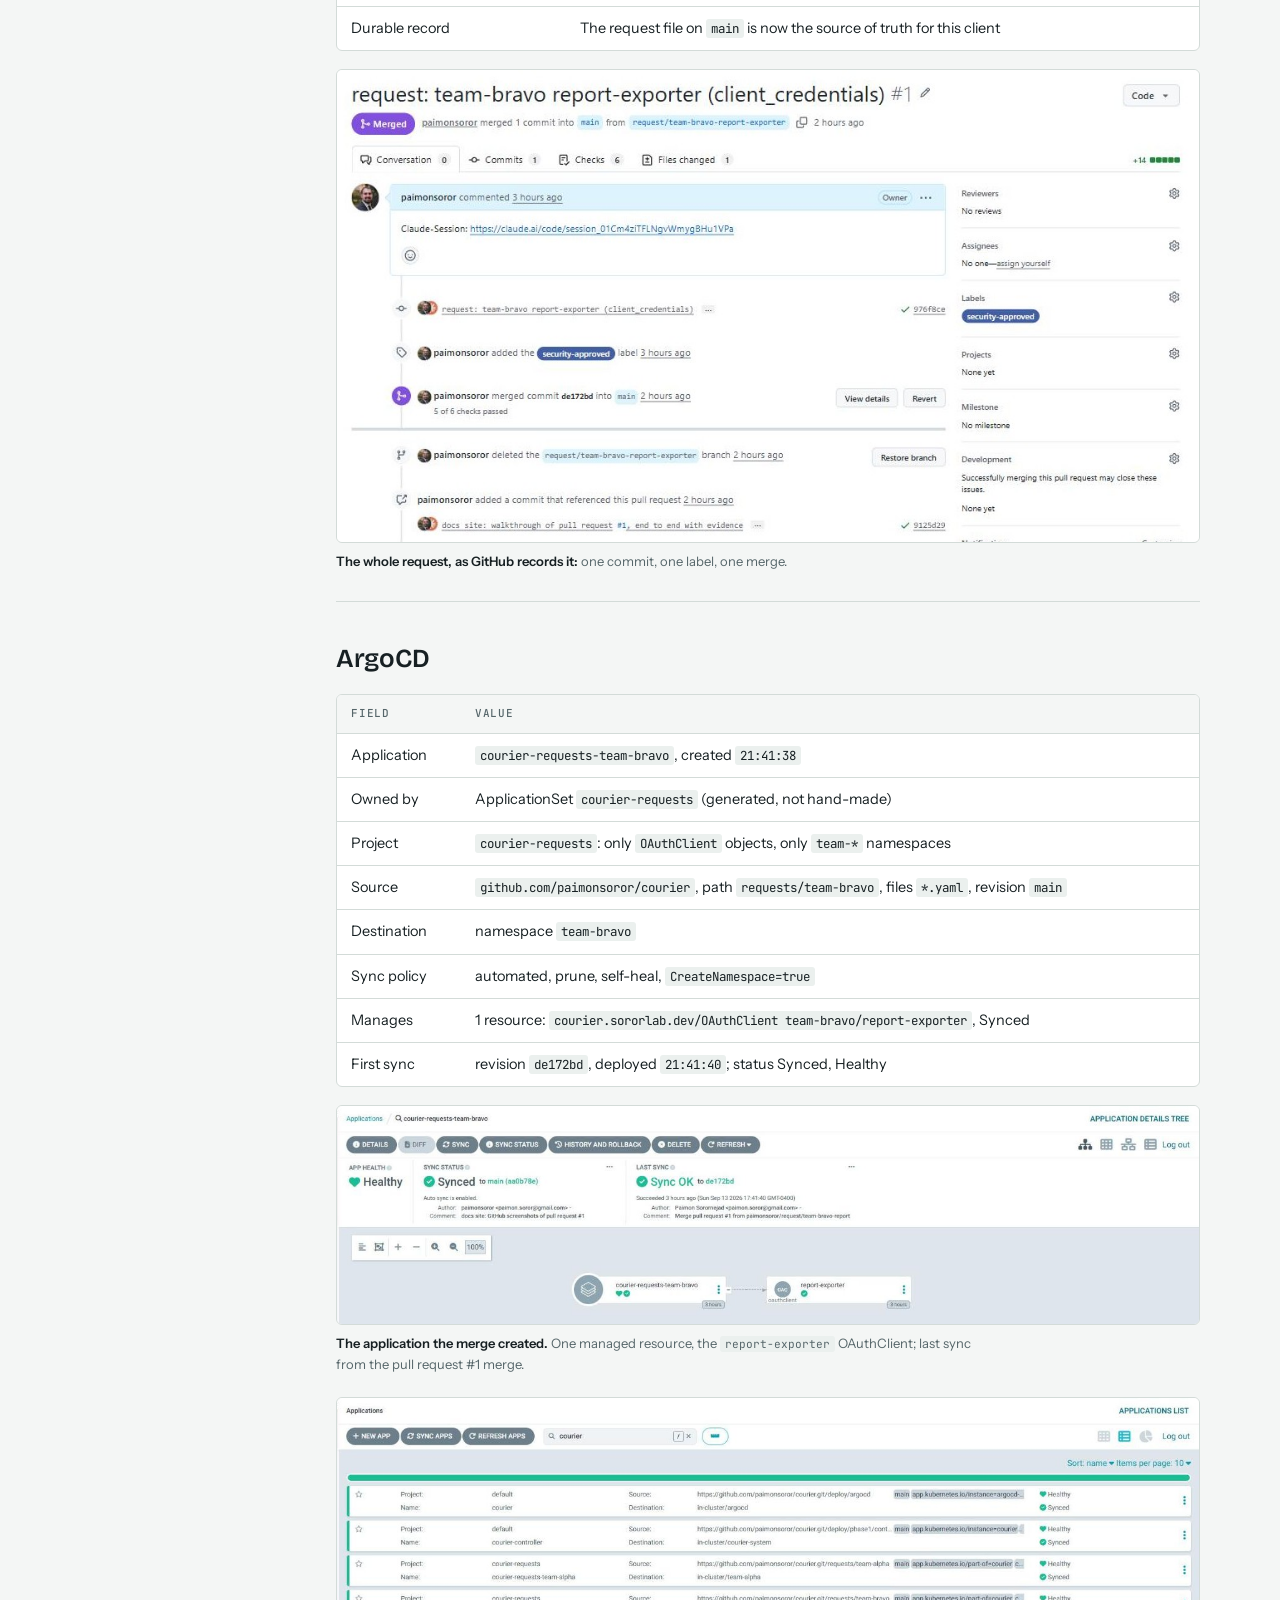
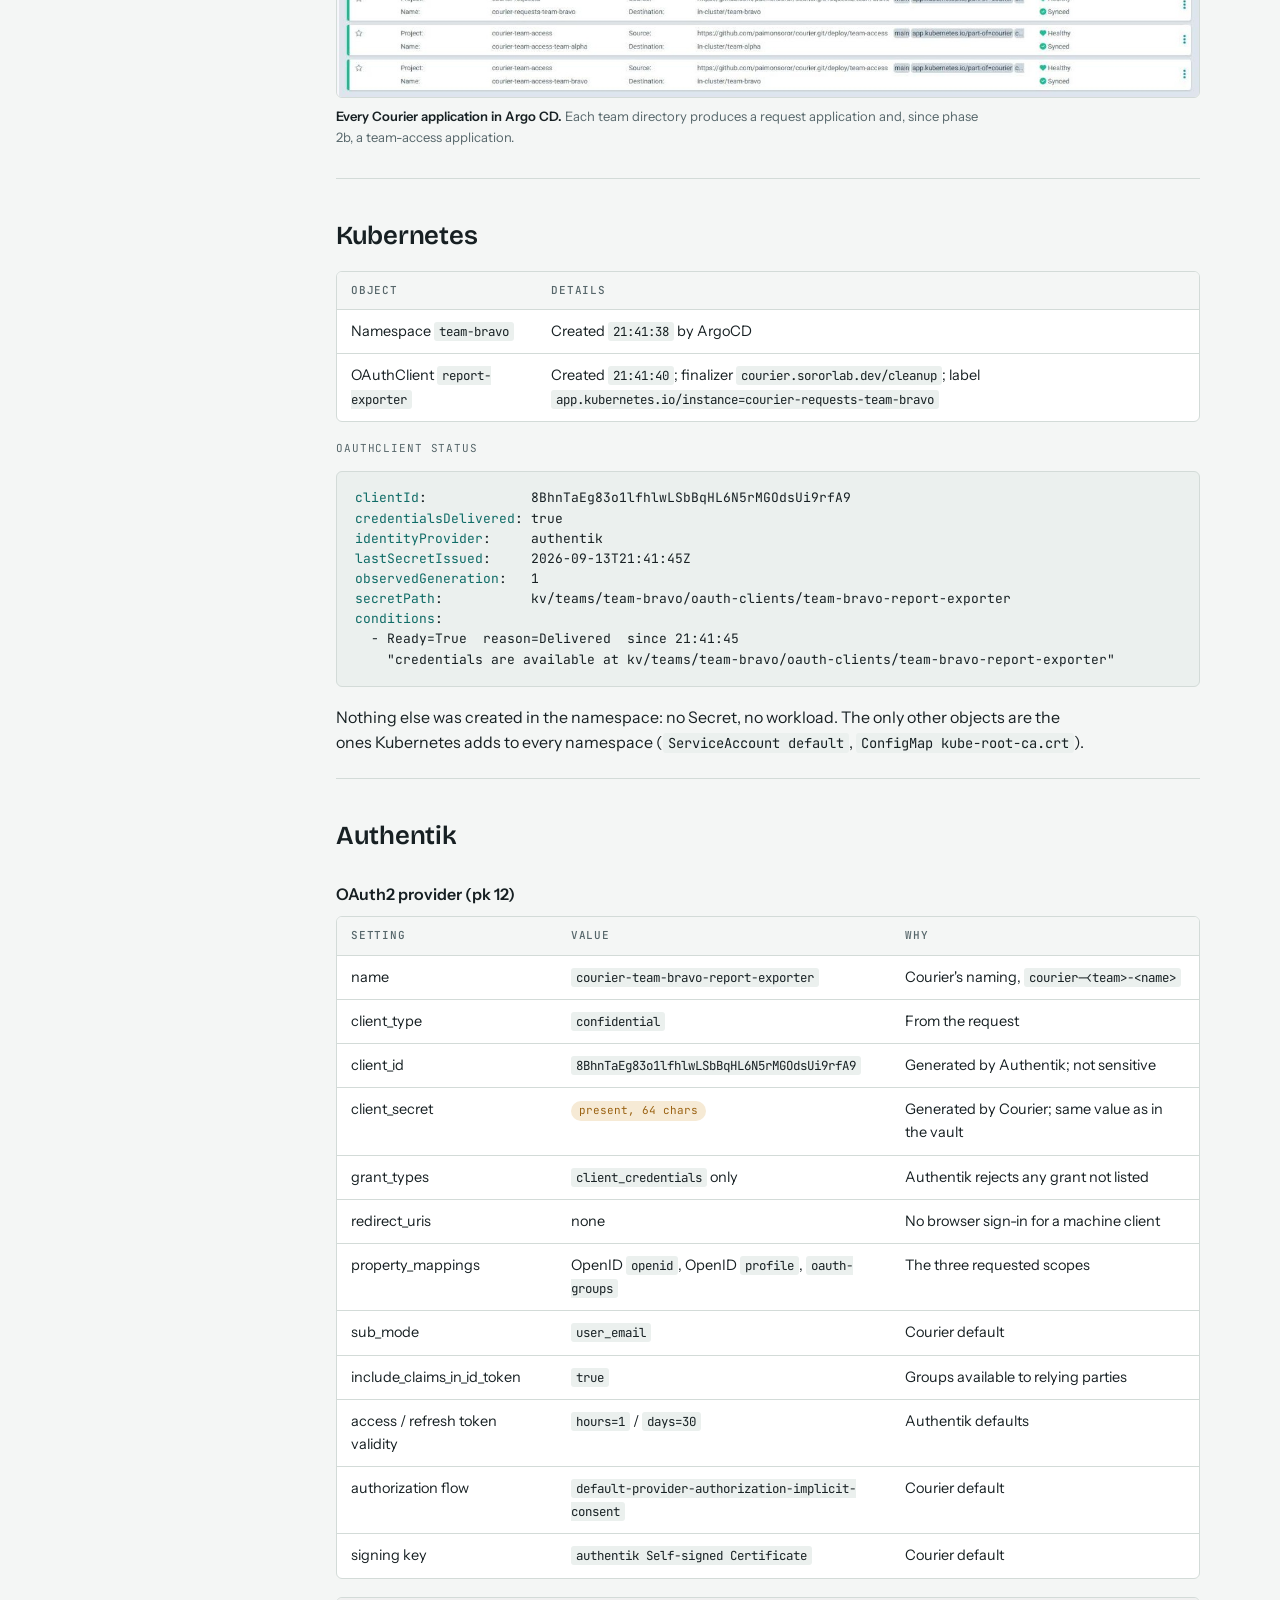
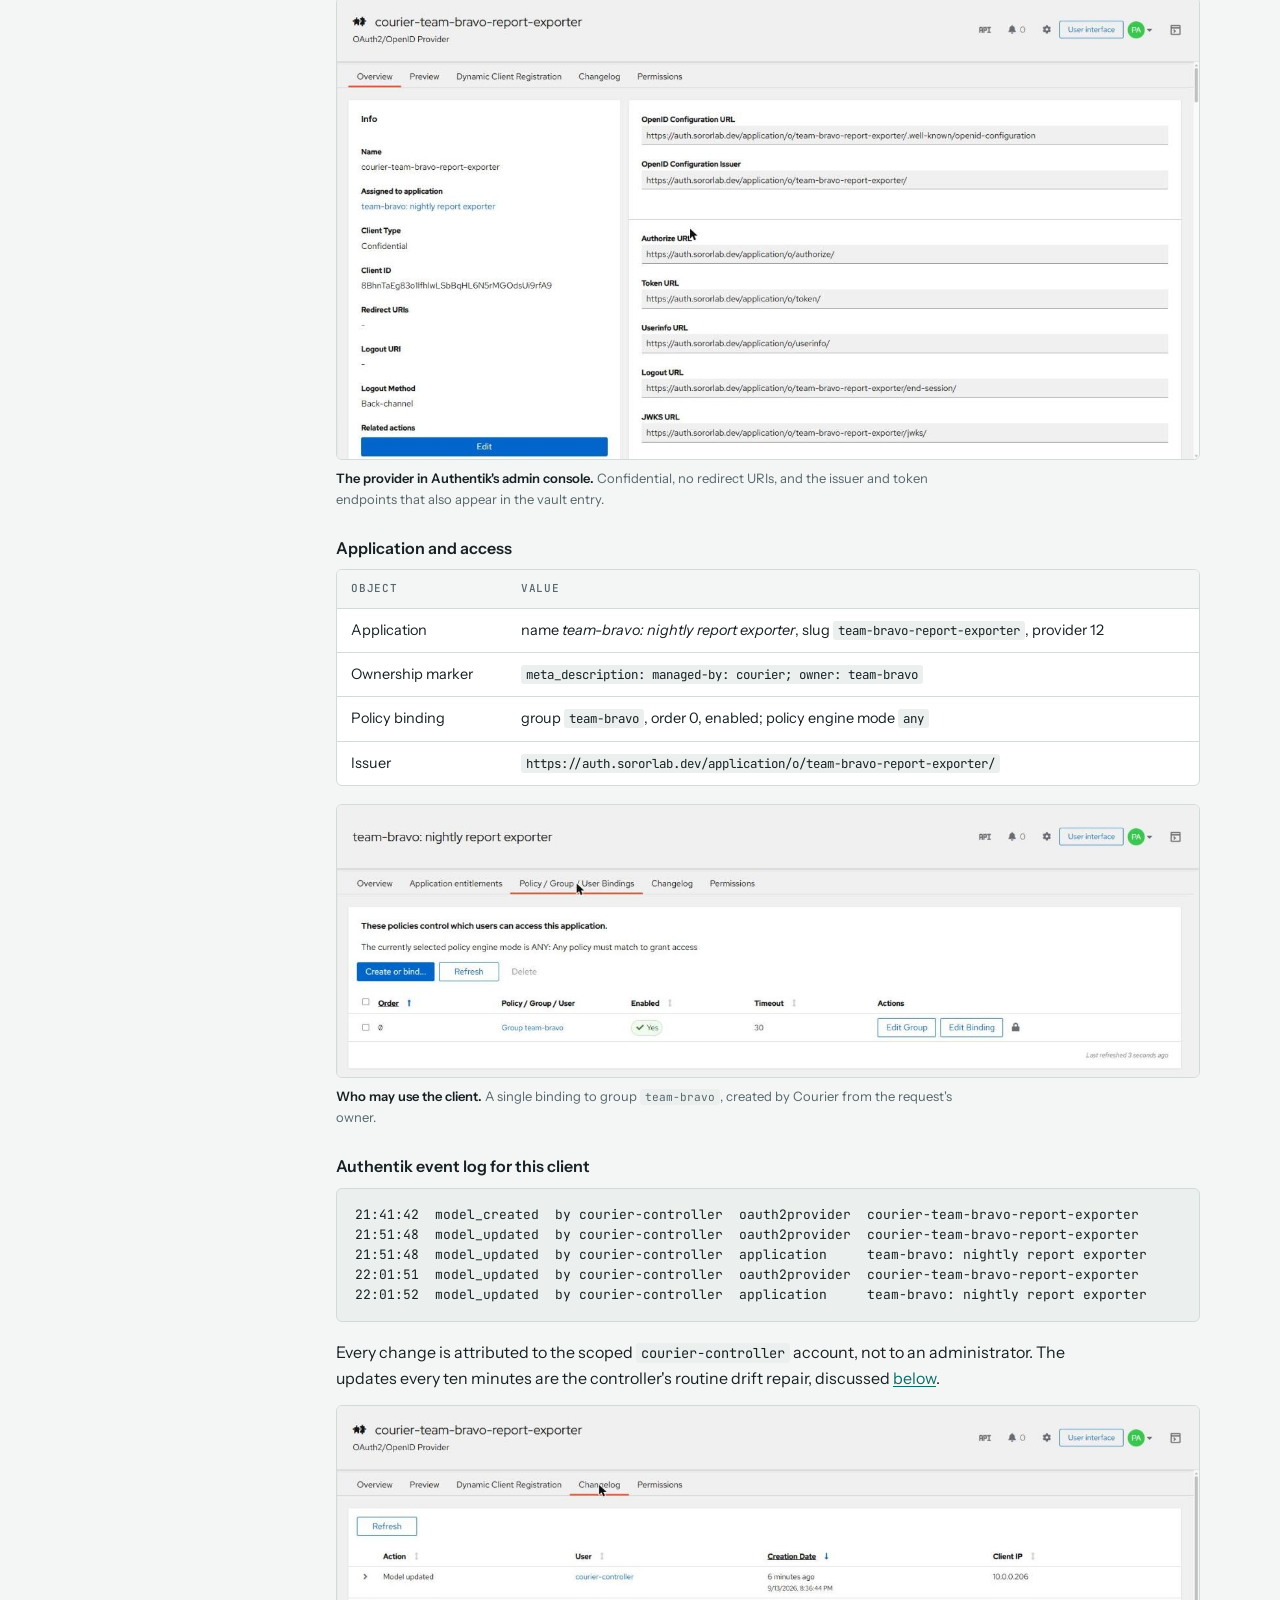
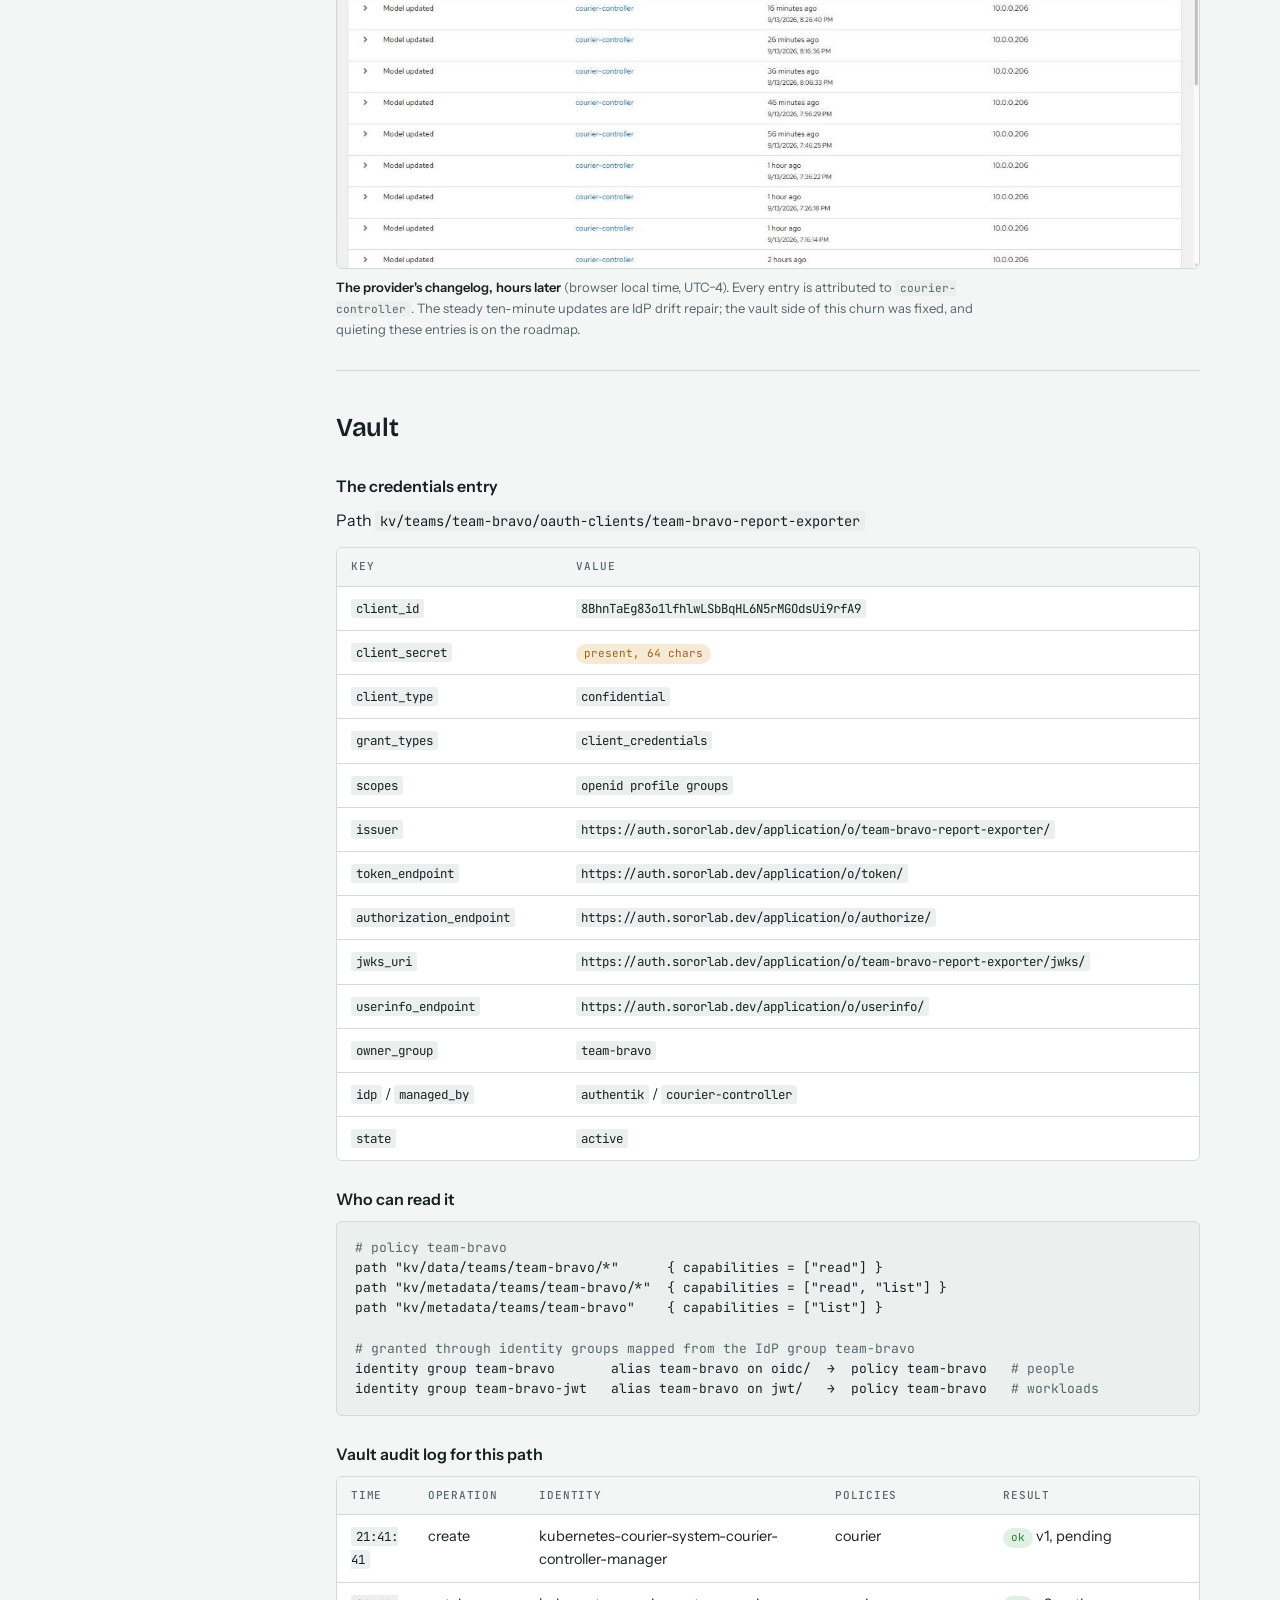
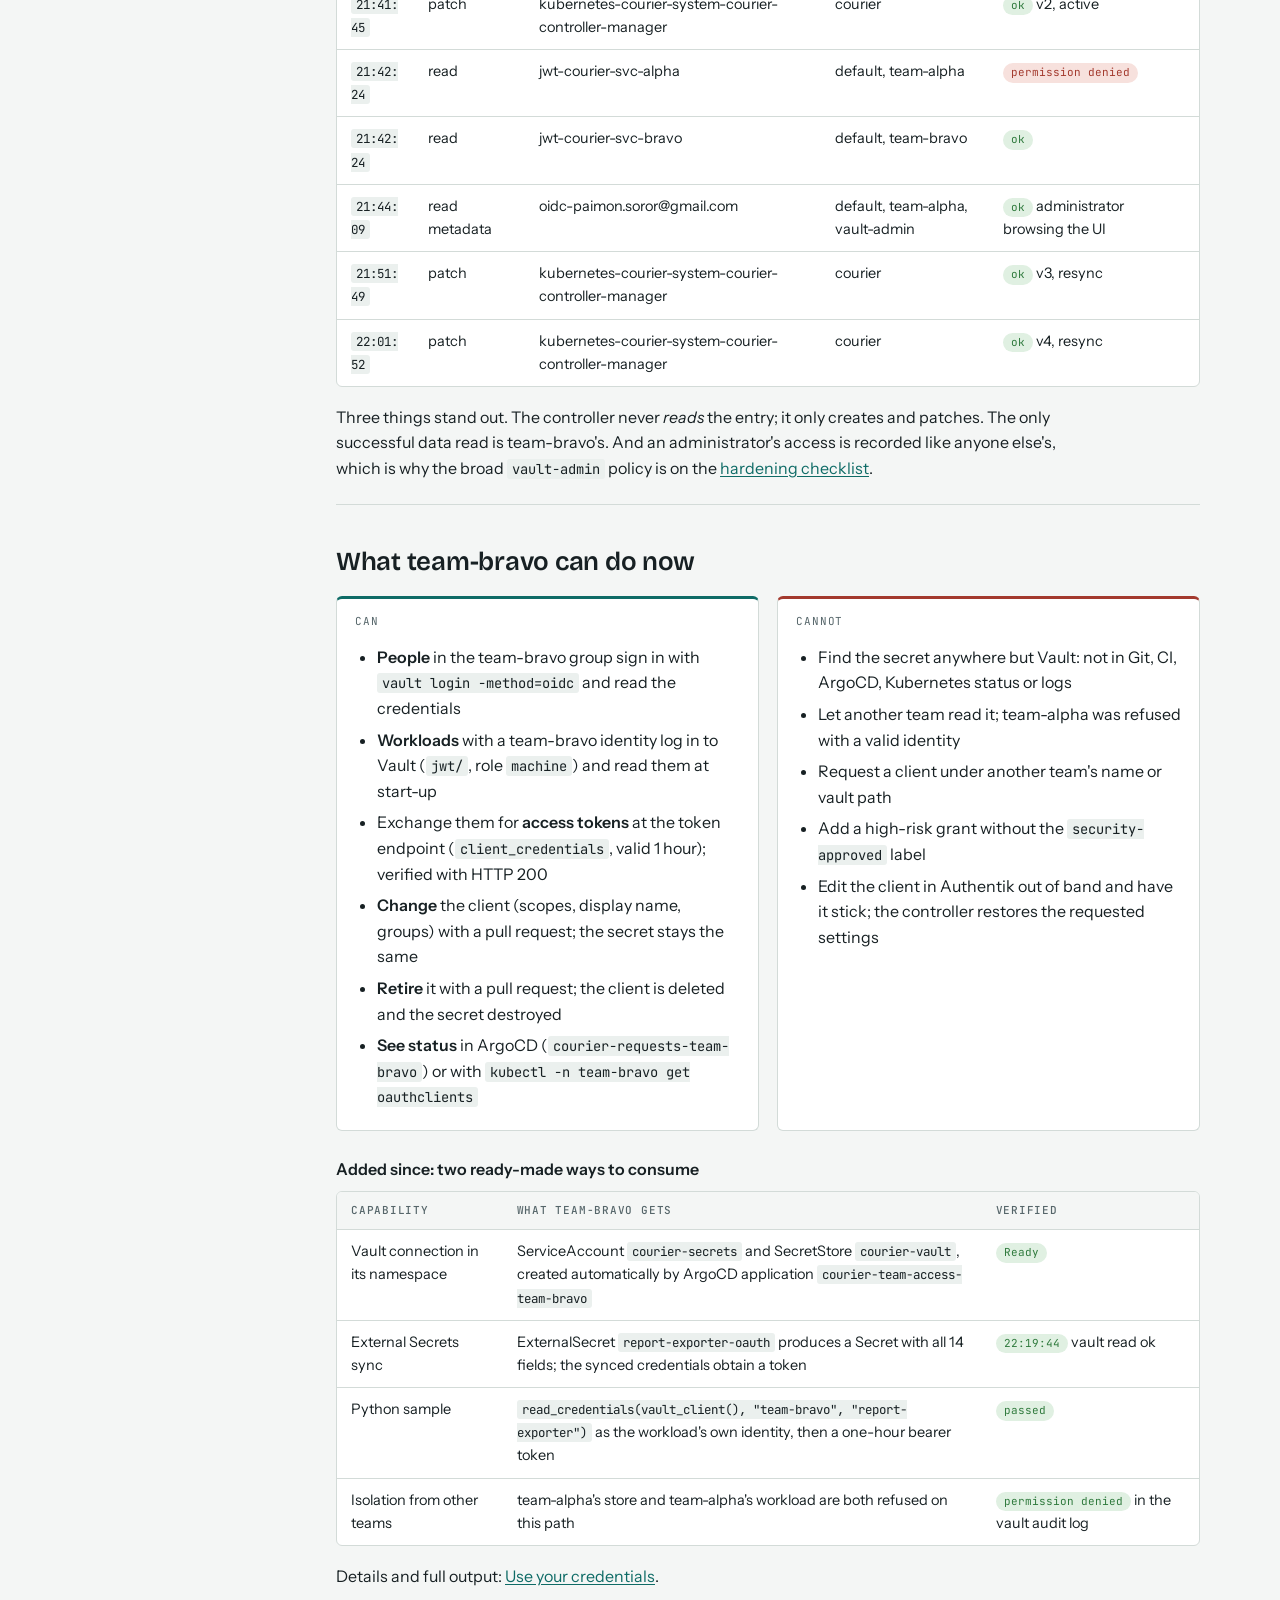
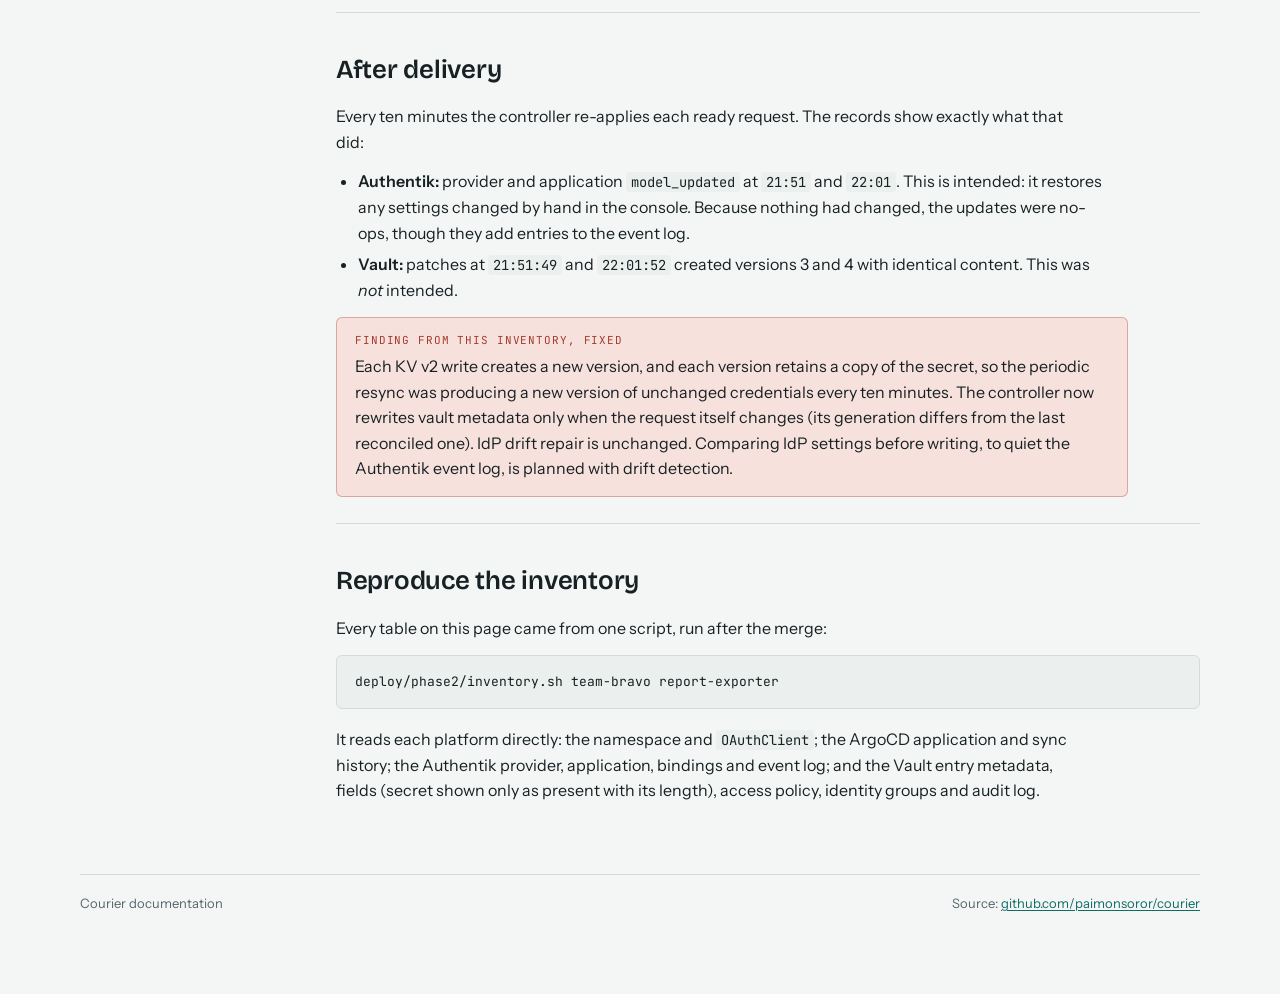
==== commit 8f16f4ba: "docs site: Argo CD and Authentik screenshots for the team-bravo request Argo CD: the courier-request" ====
--- a/docs/site/case-study-team-bravo.html
+++ b/docs/site/case-study-team-bravo.html
@@ -180,6 +180,14 @@
           </tbody>
         </table>
       </div>
+      <figure class="shot">
+        <img src="assets/screenshots/argocd-team-bravo-tree.jpg" alt="Argo CD application details tree for courier-requests-team-bravo with one oauthclient resource, report-exporter, Healthy and Synced" loading="lazy">
+        <figcaption><b>The application the merge created.</b> One managed resource, the <code>report-exporter</code> OAuthClient; last sync from the pull request #1 merge.</figcaption>
+      </figure>
+      <figure class="shot">
+        <img src="assets/screenshots/argocd-courier-apps.jpg" alt="Argo CD applications list filtered to courier: courier, courier-controller, courier-requests-team-alpha, courier-requests-team-bravo, courier-team-access-team-alpha and courier-team-access-team-bravo, all Healthy and Synced" loading="lazy">
+        <figcaption><b>Every Courier application in Argo CD.</b> Each team directory produces a request application and, since phase 2b, a team-access application.</figcaption>
+      </figure>
     </section>
 
     <section id="kubernetes">
@@ -228,6 +236,10 @@
           </tbody>
         </table>
       </div>
+      <figure class="shot">
+        <img src="assets/screenshots/authentik-provider-overview.jpg" alt="Authentik admin page for OAuth2/OpenID provider courier-team-bravo-report-exporter: assigned to application team-bravo nightly report exporter, client type Confidential, the client ID, no redirect URIs, and the issuer, authorize, token, userinfo and JWKS URLs" loading="lazy">
+        <figcaption><b>The provider in Authentik's admin console.</b> Confidential, no redirect URIs, and the issuer and token endpoints that also appear in the vault entry.</figcaption>
+      </figure>
       <h3>Application and access</h3>
       <div class="table-wrap">
         <table>
@@ -240,6 +252,10 @@
           </tbody>
         </table>
       </div>
+      <figure class="shot">
+        <img src="assets/screenshots/authentik-app-bindings.jpg" alt="Authentik application team-bravo nightly report exporter, Policy Group User Bindings tab, policy engine mode ANY, a single binding: order 0, Group team-bravo, enabled, timeout 30" loading="lazy">
+        <figcaption><b>Who may use the client.</b> A single binding to group <code>team-bravo</code>, created by Courier from the request's owner.</figcaption>
+      </figure>
       <h3>Authentik event log for this client</h3>
 <pre><code>21:41:42  model_created  by courier-controller  oauth2provider  courier-team-bravo-report-exporter
 21:51:48  model_updated  by courier-controller  oauth2provider  courier-team-bravo-report-exporter
@@ -247,6 +263,10 @@
 22:01:51  model_updated  by courier-controller  oauth2provider  courier-team-bravo-report-exporter
 22:01:52  model_updated  by courier-controller  application     team-bravo: nightly report exporter</code></pre>
       <p>Every change is attributed to the scoped <code>courier-controller</code> account, not to an administrator. The updates every ten minutes are the controller's routine drift repair, discussed <a href="#after">below</a>.</p>
+      <figure class="shot">
+        <img src="assets/screenshots/authentik-provider-changelog.jpg" alt="Authentik provider changelog listing Model updated entries by user courier-controller every ten minutes, from client IP 10.0.0.206" loading="lazy">
+        <figcaption><b>The provider's changelog, hours later</b> (browser local time, UTC−4). Every entry is attributed to <code>courier-controller</code>. The steady ten-minute updates are IdP drift repair; the vault side of this churn was fixed, and quieting these entries is on the roadmap.</figcaption>
+      </figure>
     </section>
 
     <section id="vault">
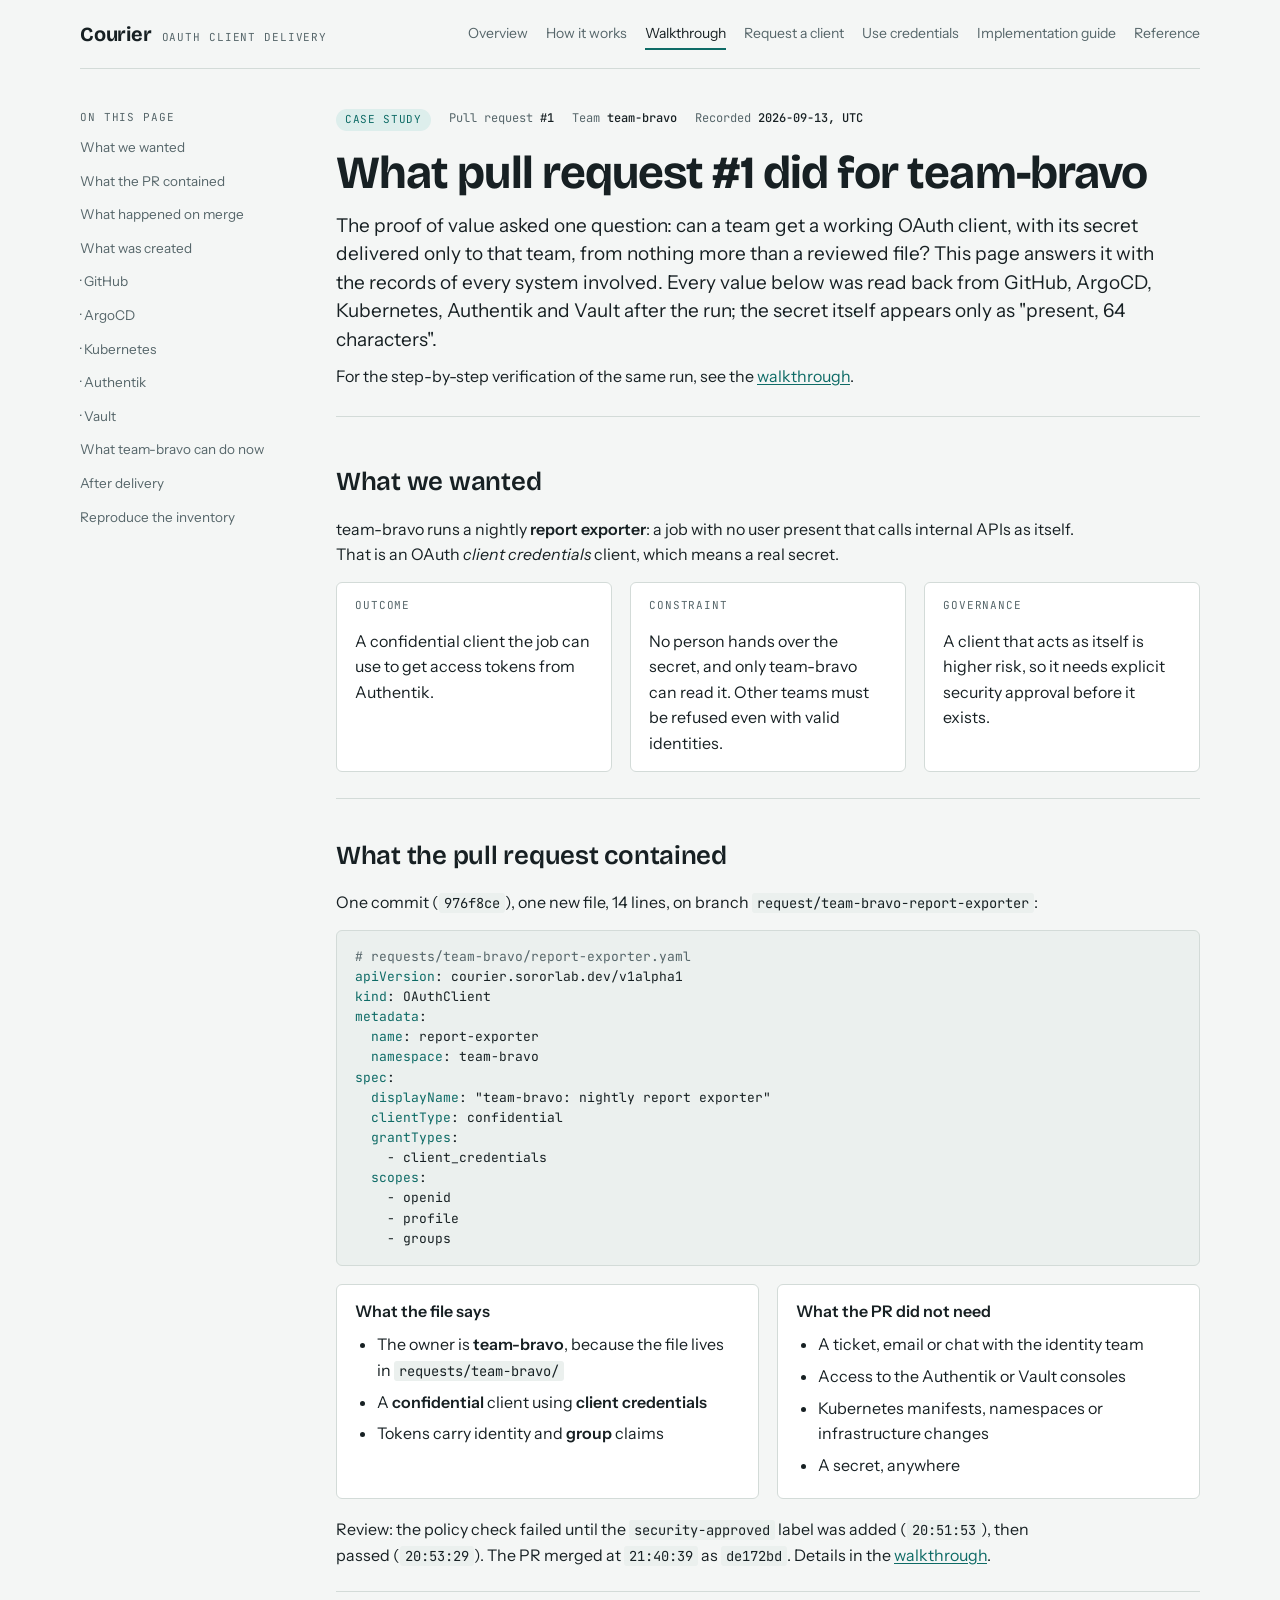
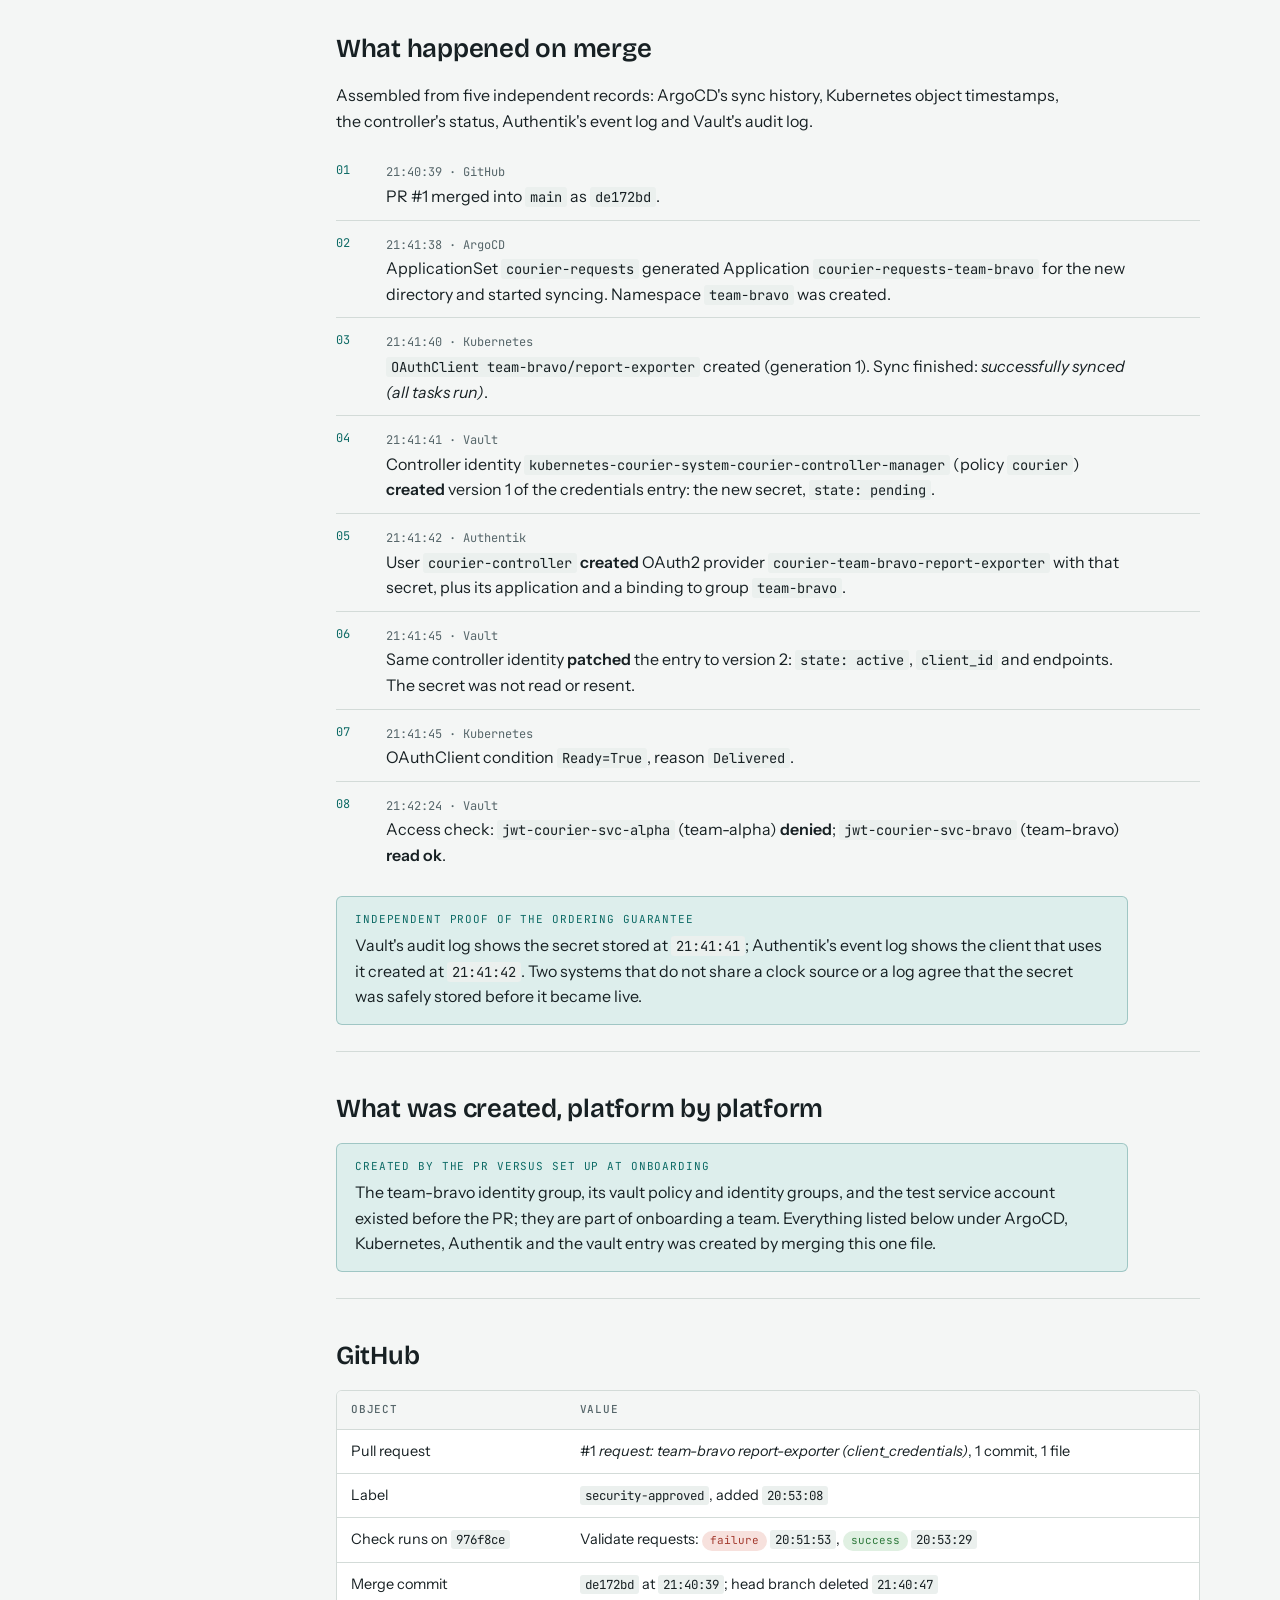
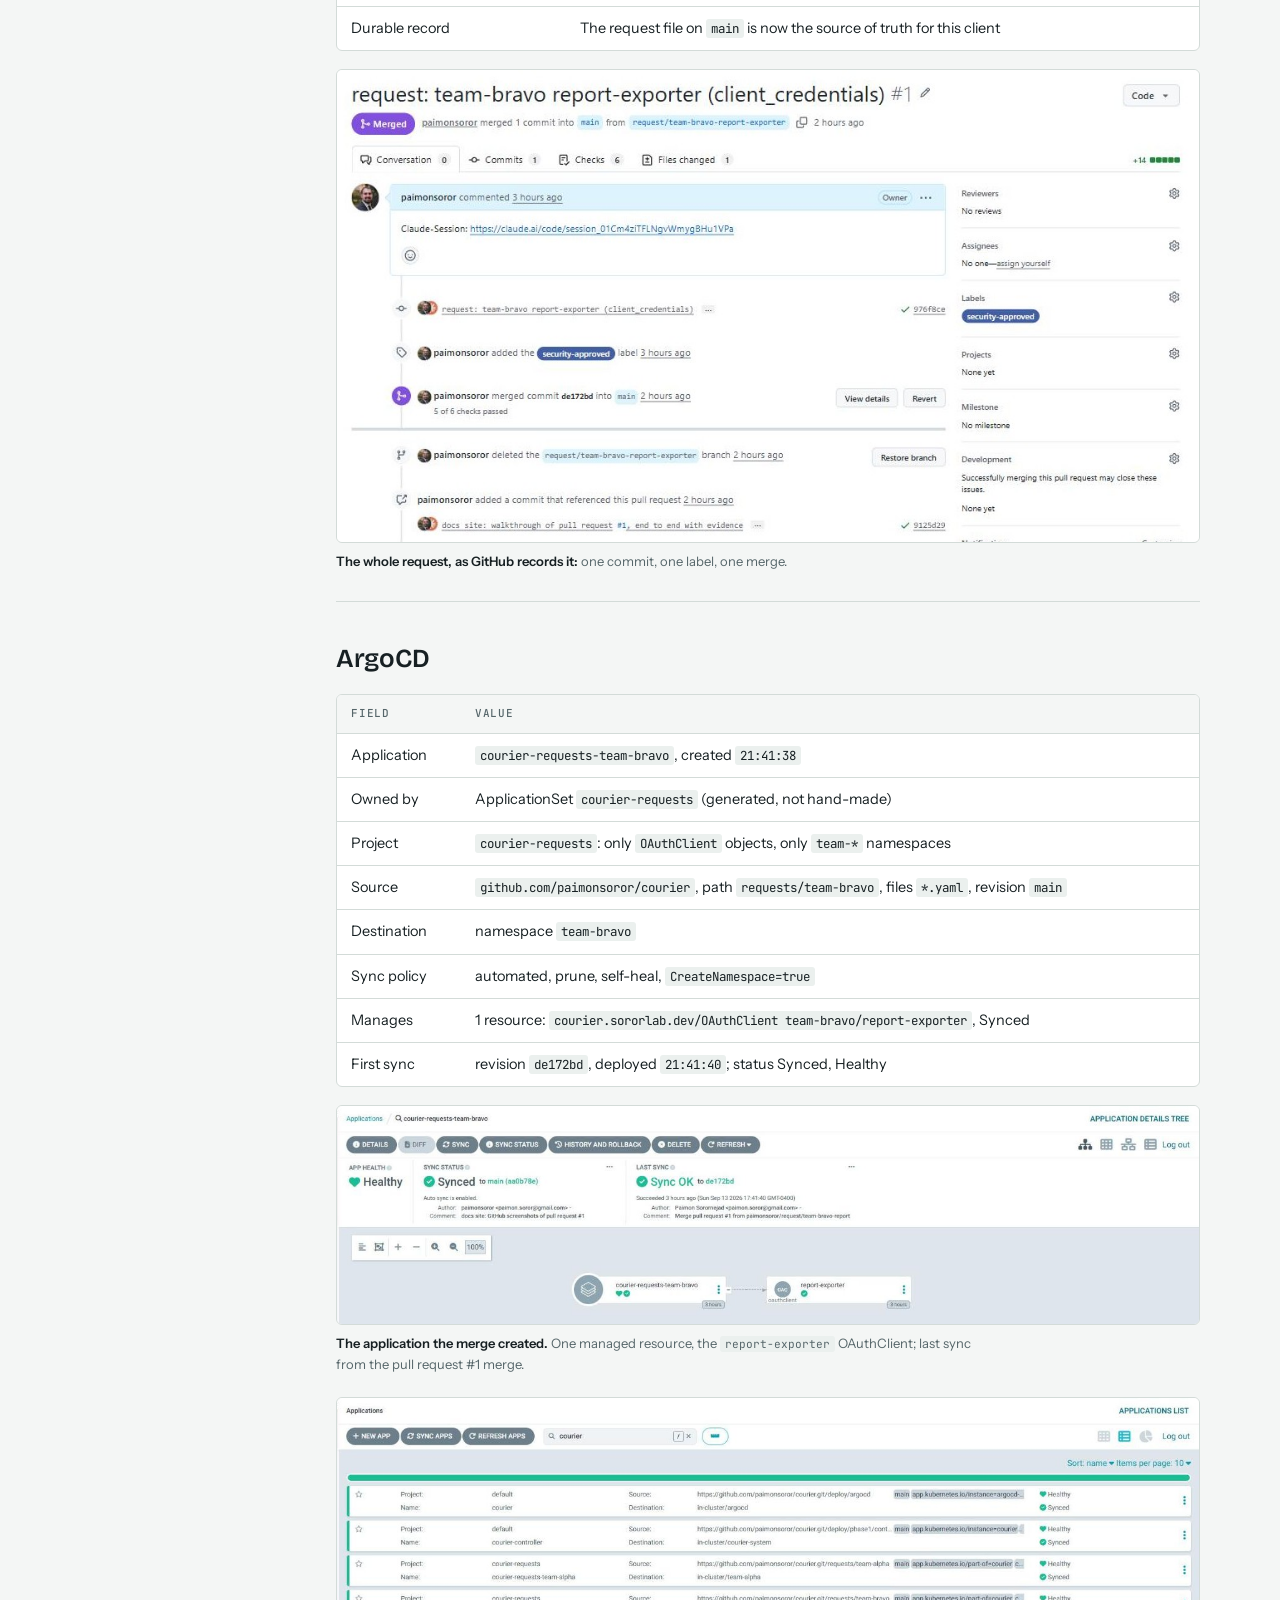
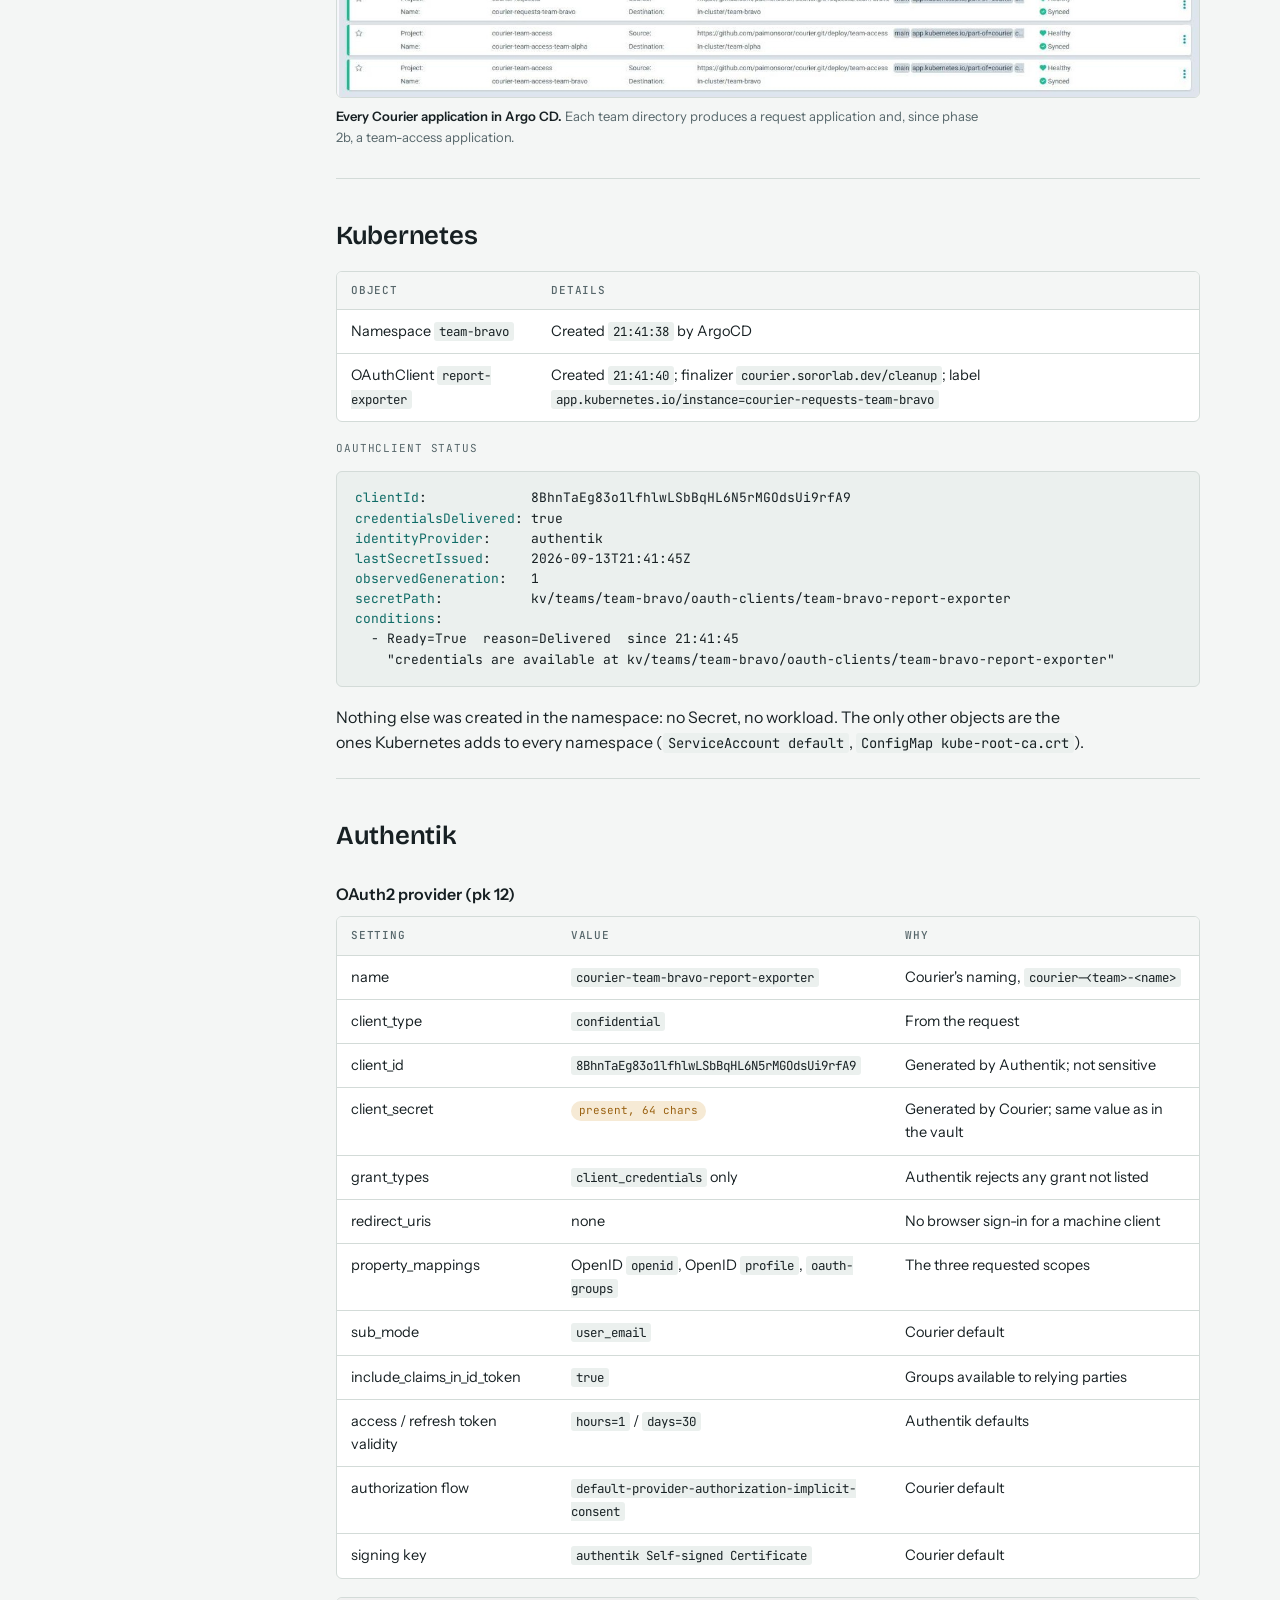
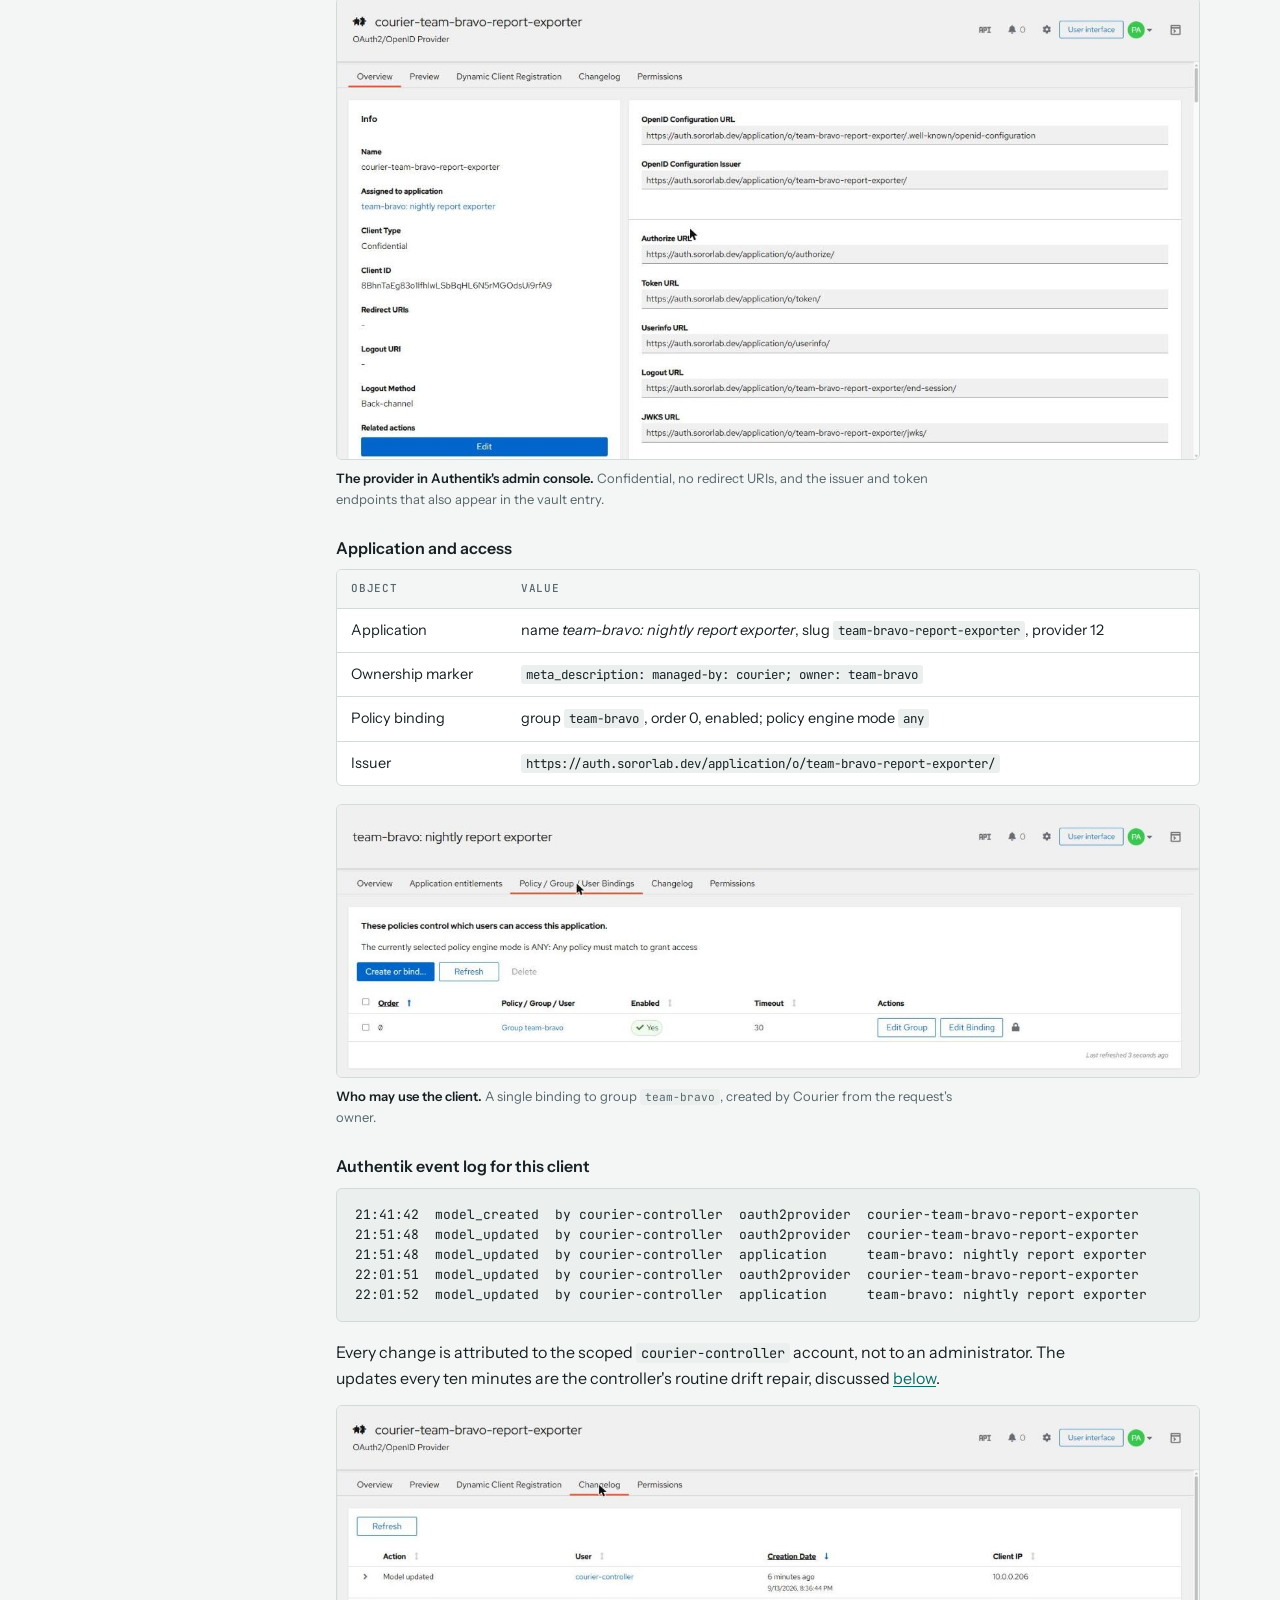
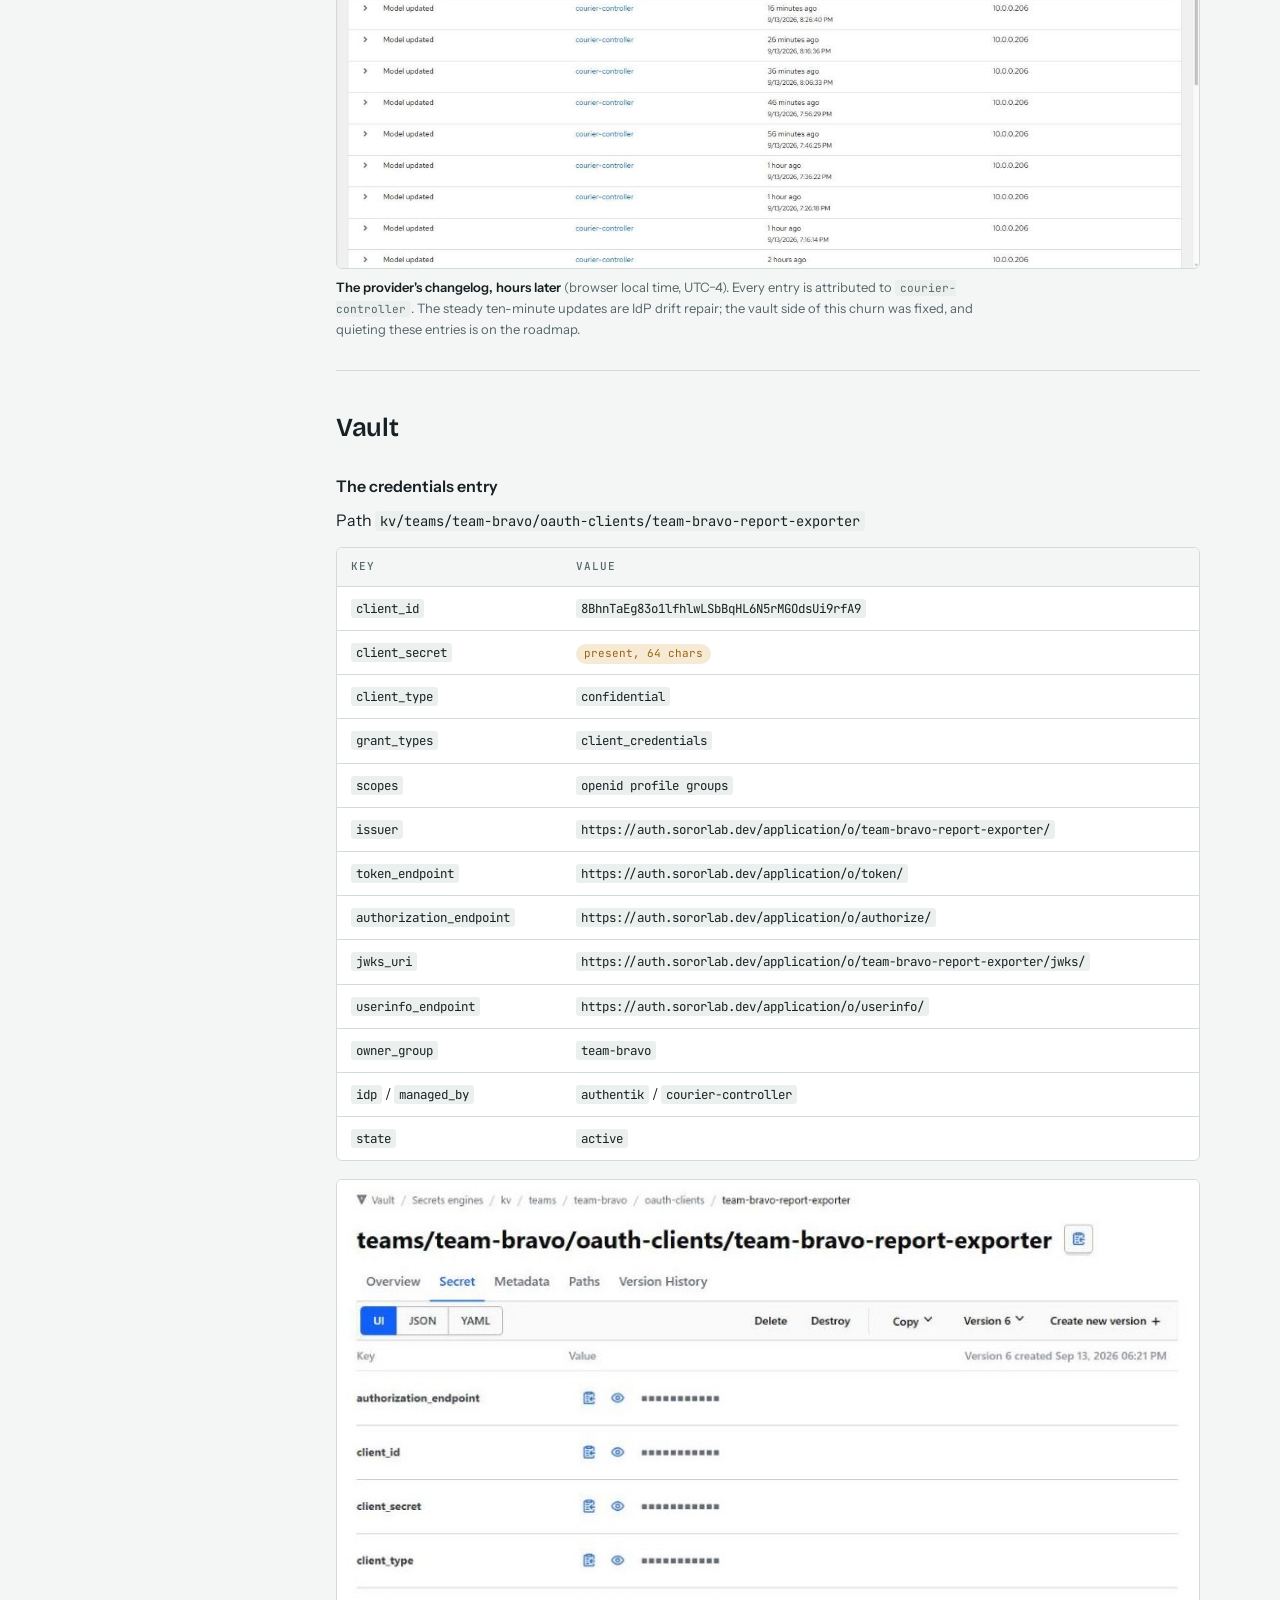
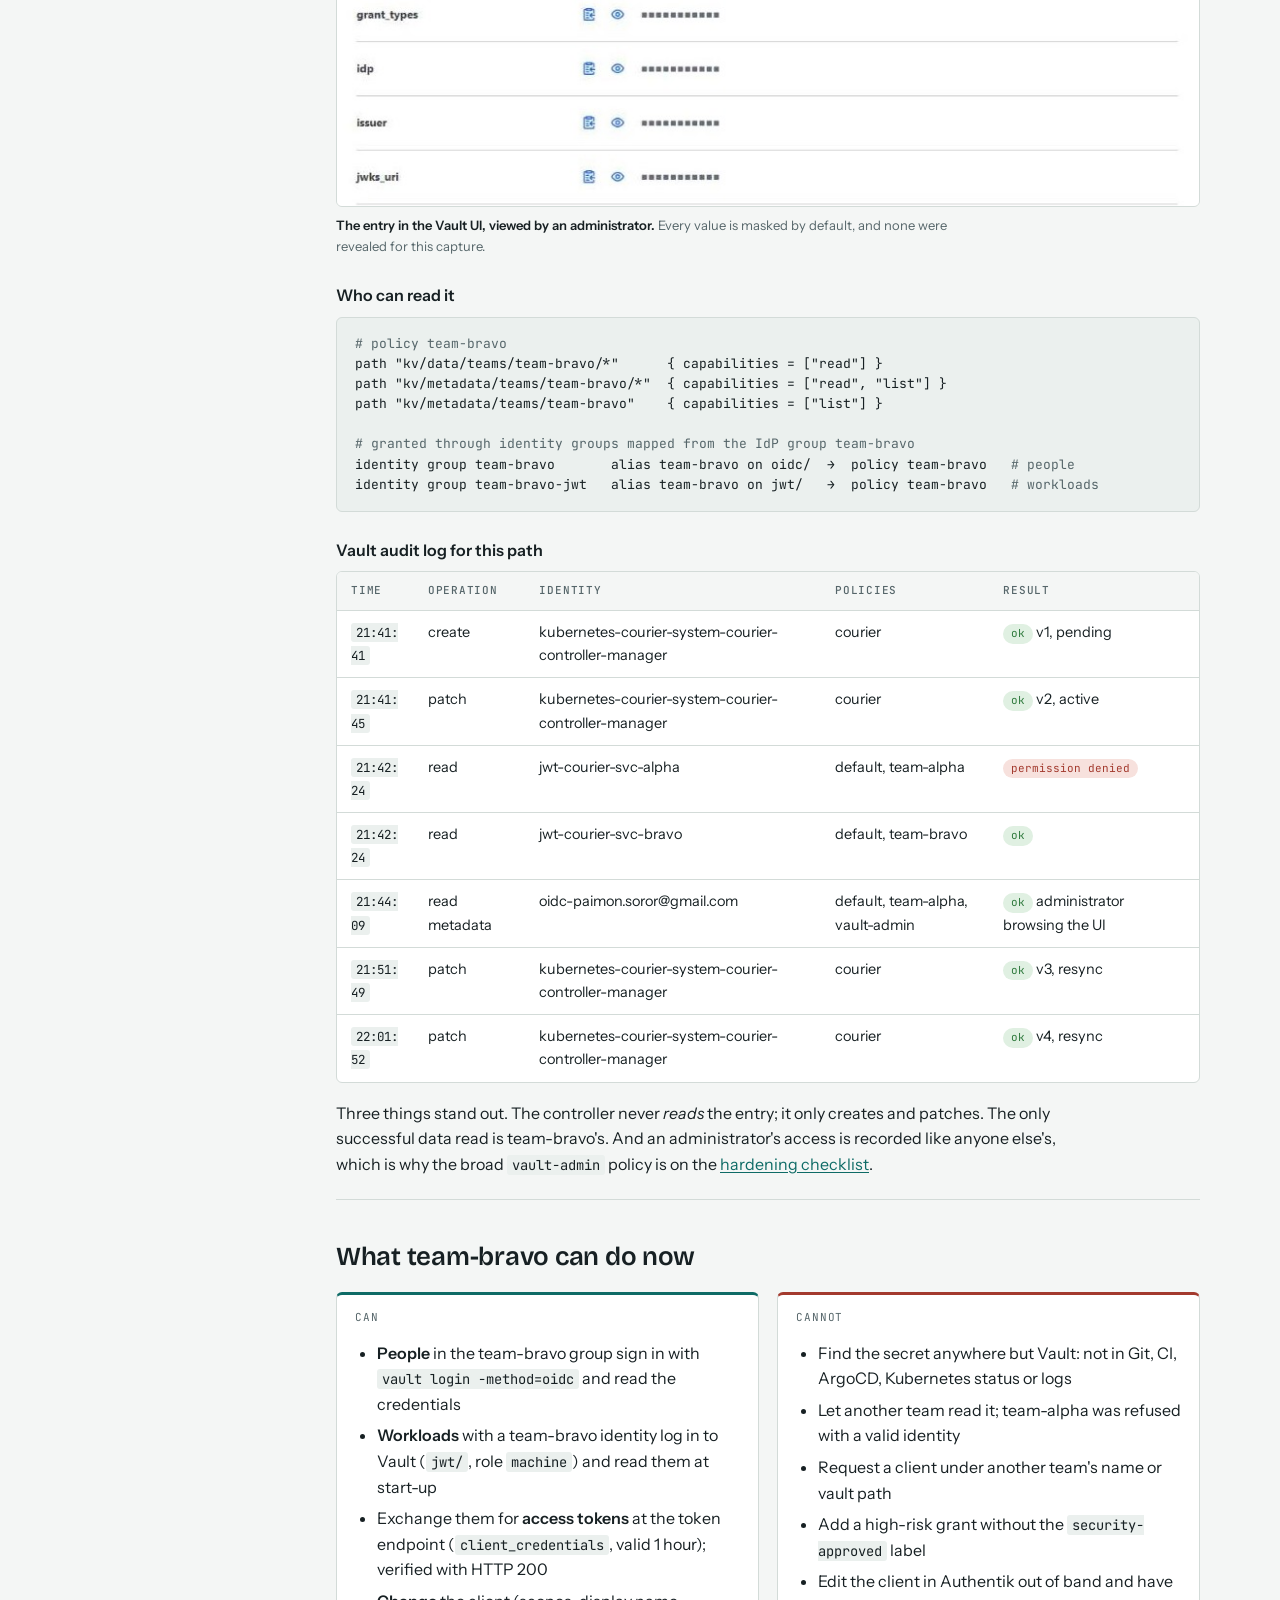
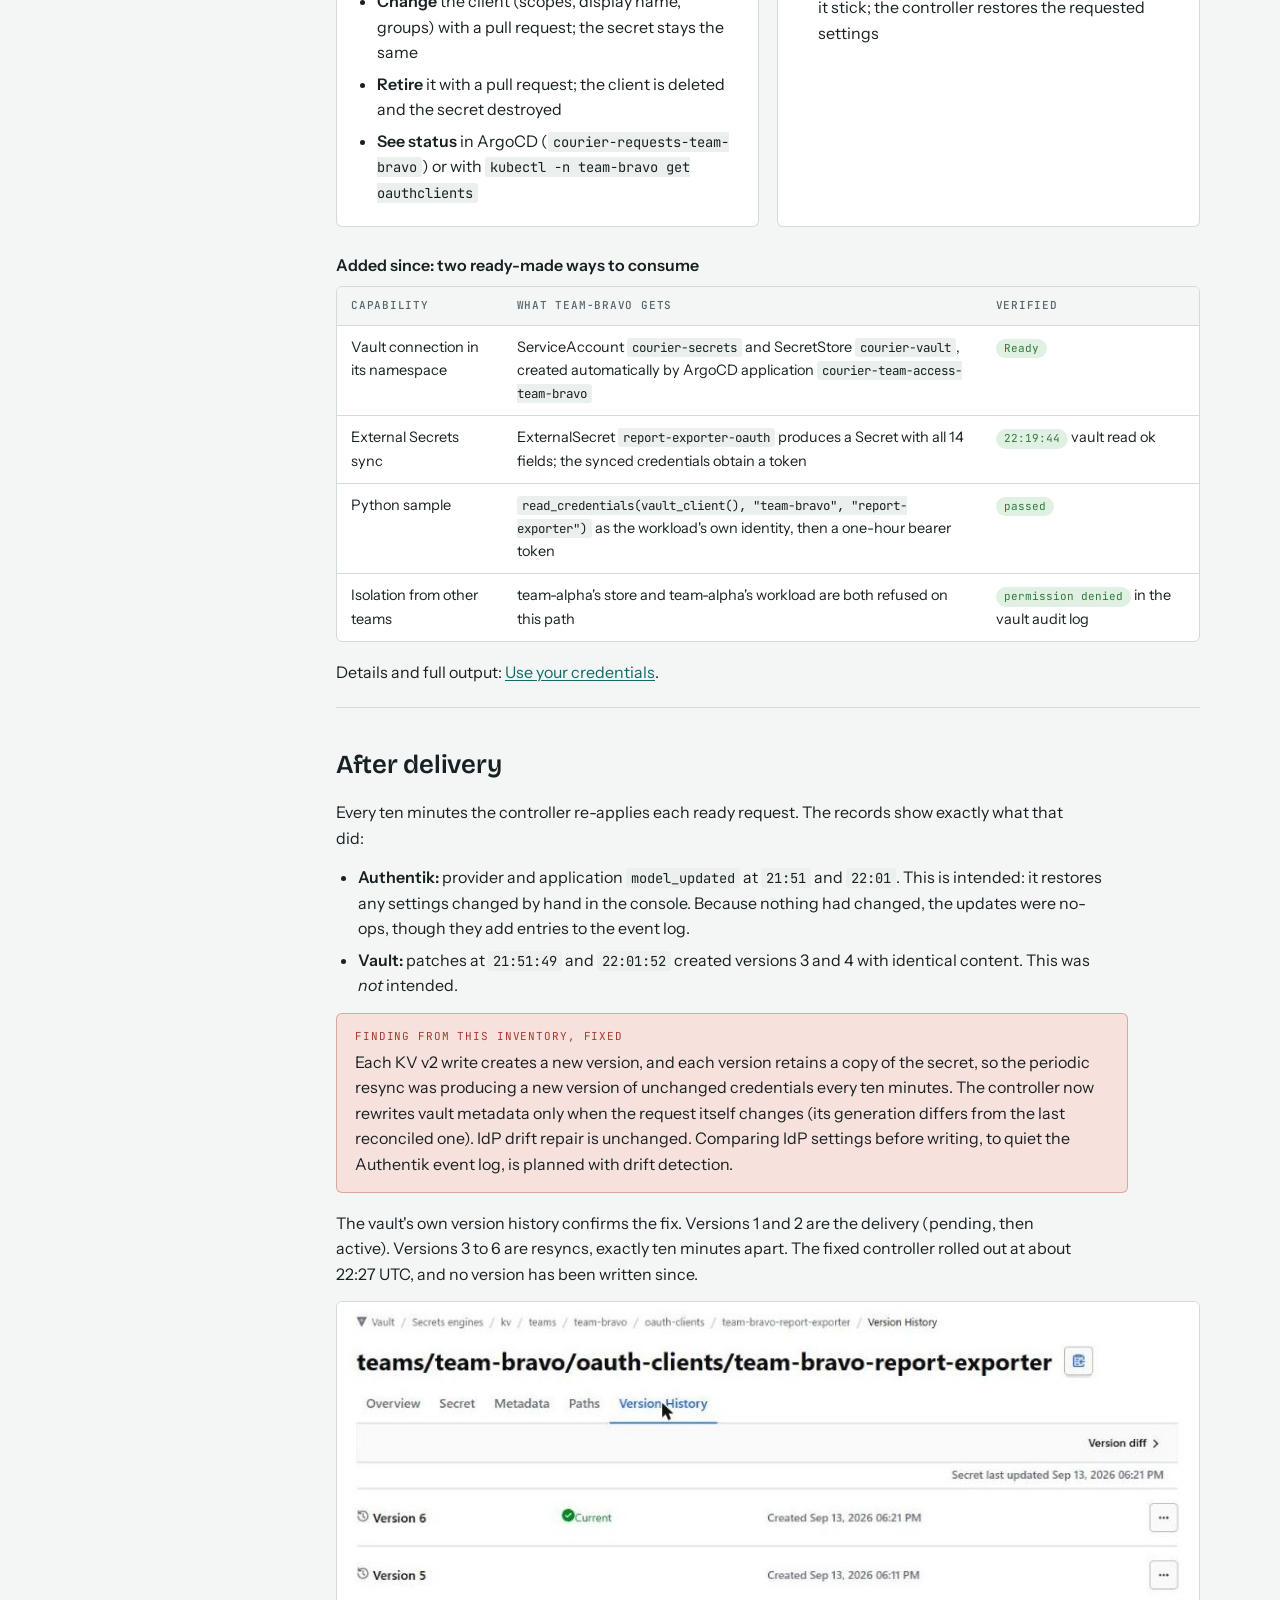
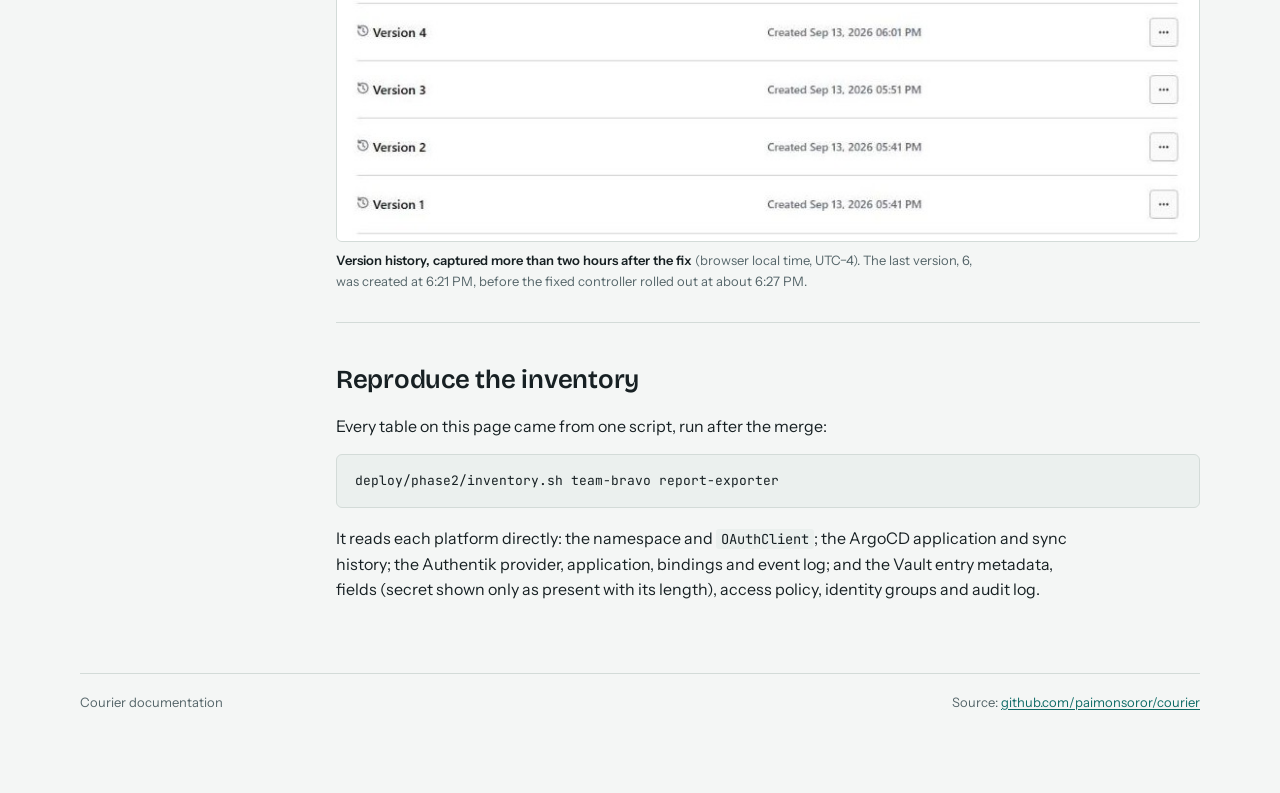
==== commit f44b60c6: "docs site: Vault UI screenshots; version history confirms the resync fix The team-bravo entry in the" ====
--- a/docs/site/case-study-team-bravo.html
+++ b/docs/site/case-study-team-bravo.html
@@ -293,6 +293,10 @@
           </tbody>
         </table>
       </div>
+      <figure class="shot">
+        <img src="assets/screenshots/vault-team-bravo-entry-masked.jpg" alt="Vault UI showing teams/team-bravo/oauth-clients/team-bravo-report-exporter on the Secret tab, version 6, with keys authorization_endpoint, client_id, client_secret, client_type, grant_types, idp, issuer and jwks_uri, every value masked" loading="lazy">
+        <figcaption><b>The entry in the Vault UI, viewed by an administrator.</b> Every value is masked by default, and none were revealed for this capture.</figcaption>
+      </figure>
 
       <h3>Who can read it</h3>
 <pre><code><span class="c"># policy team-bravo</span>
@@ -373,6 +377,11 @@
         <span class="label">Finding from this inventory, fixed</span>
         <p>Each KV v2 write creates a new version, and each version retains a copy of the secret, so the periodic resync was producing a new version of unchanged credentials every ten minutes. The controller now rewrites vault metadata only when the request itself changes (its generation differs from the last reconciled one). IdP drift repair is unchanged. Comparing IdP settings before writing, to quiet the Authentik event log, is planned with drift detection.</p>
       </div>
+      <p>The vault's own version history confirms the fix. Versions 1 and 2 are the delivery (pending, then active). Versions 3 to 6 are resyncs, exactly ten minutes apart. The fixed controller rolled out at about 22:27 UTC, and no version has been written since.</p>
+      <figure class="shot">
+        <img src="assets/screenshots/vault-team-bravo-version-history.jpg" alt="Vault UI version history for teams/team-bravo/oauth-clients/team-bravo-report-exporter: versions 1 and 2 created 5:41 PM, versions 3, 4, 5 and 6 created at 5:51, 6:01, 6:11 and 6:21 PM, version 6 current" loading="lazy">
+        <figcaption><b>Version history, captured more than two hours after the fix</b> (browser local time, UTC−4). The last version, 6, was created at 6:21 PM, before the fixed controller rolled out at about 6:27 PM.</figcaption>
+      </figure>
     </section>
 
     <section id="inventory">
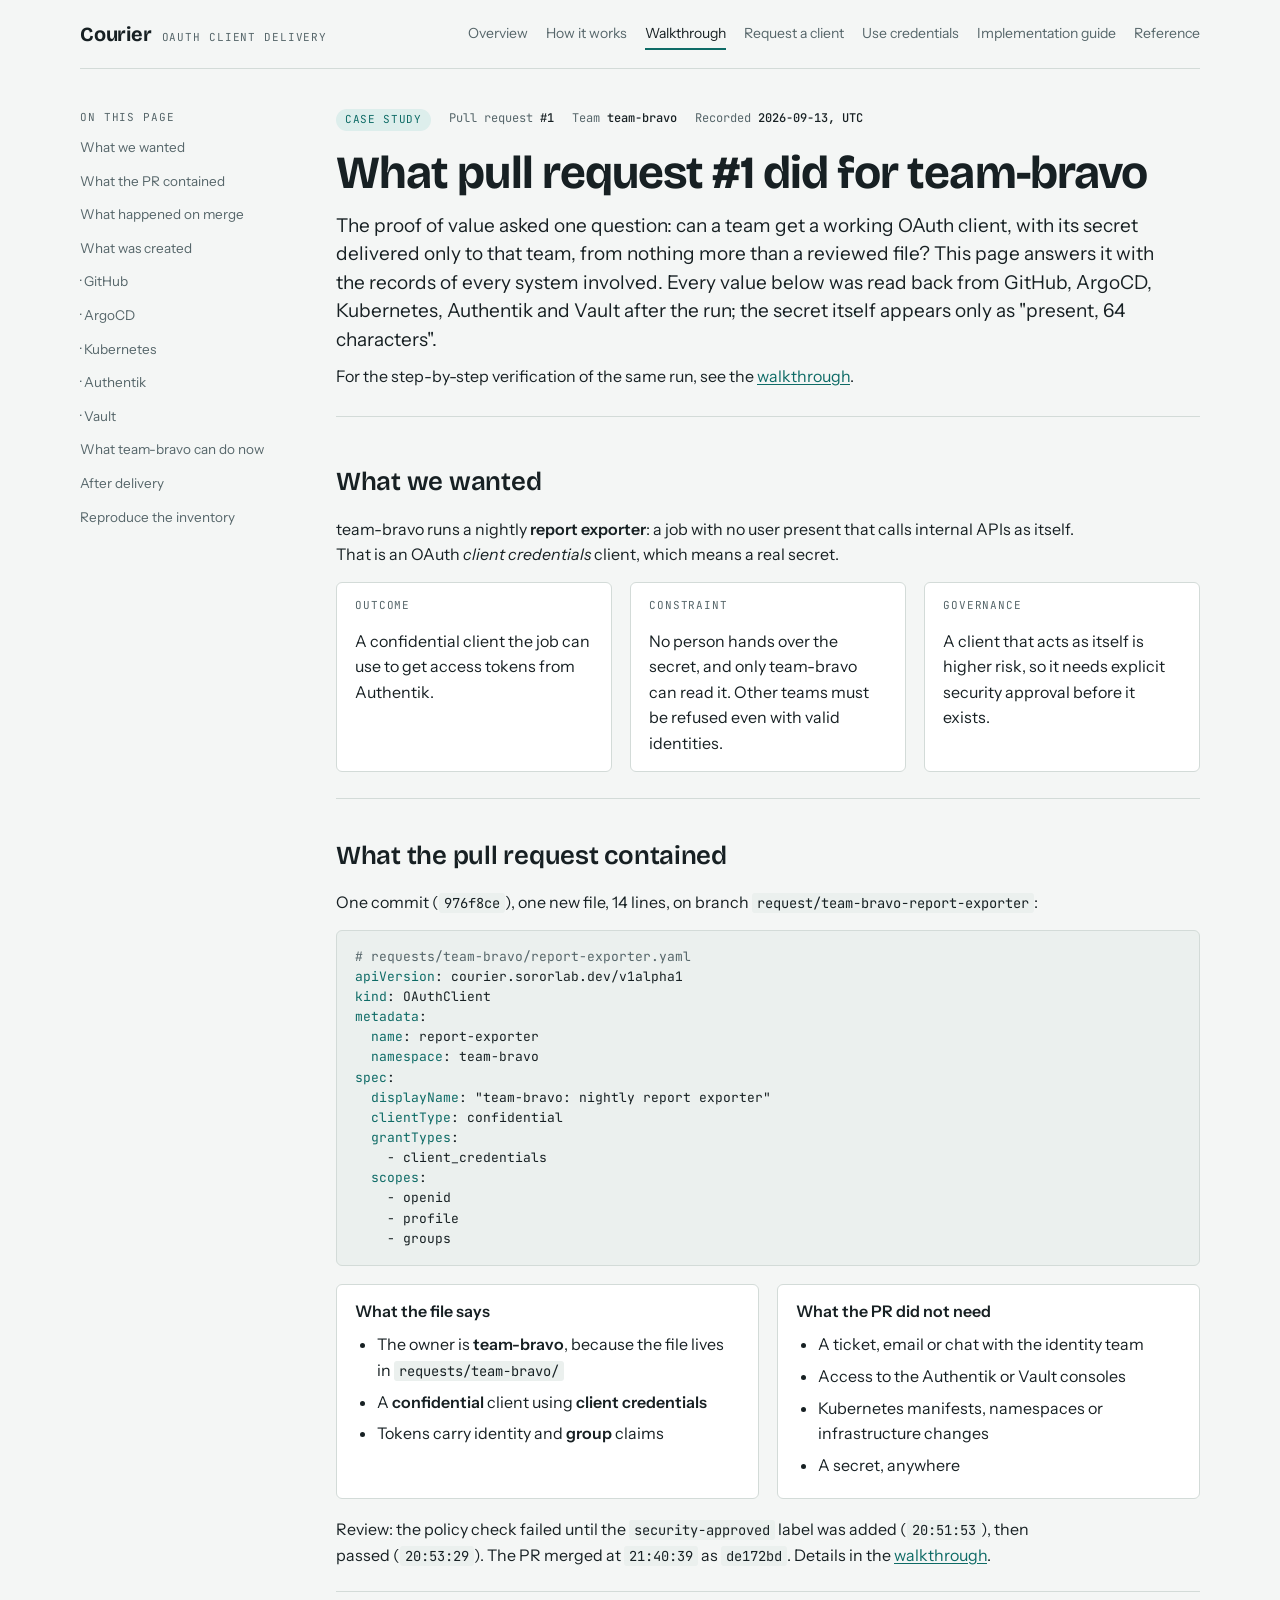
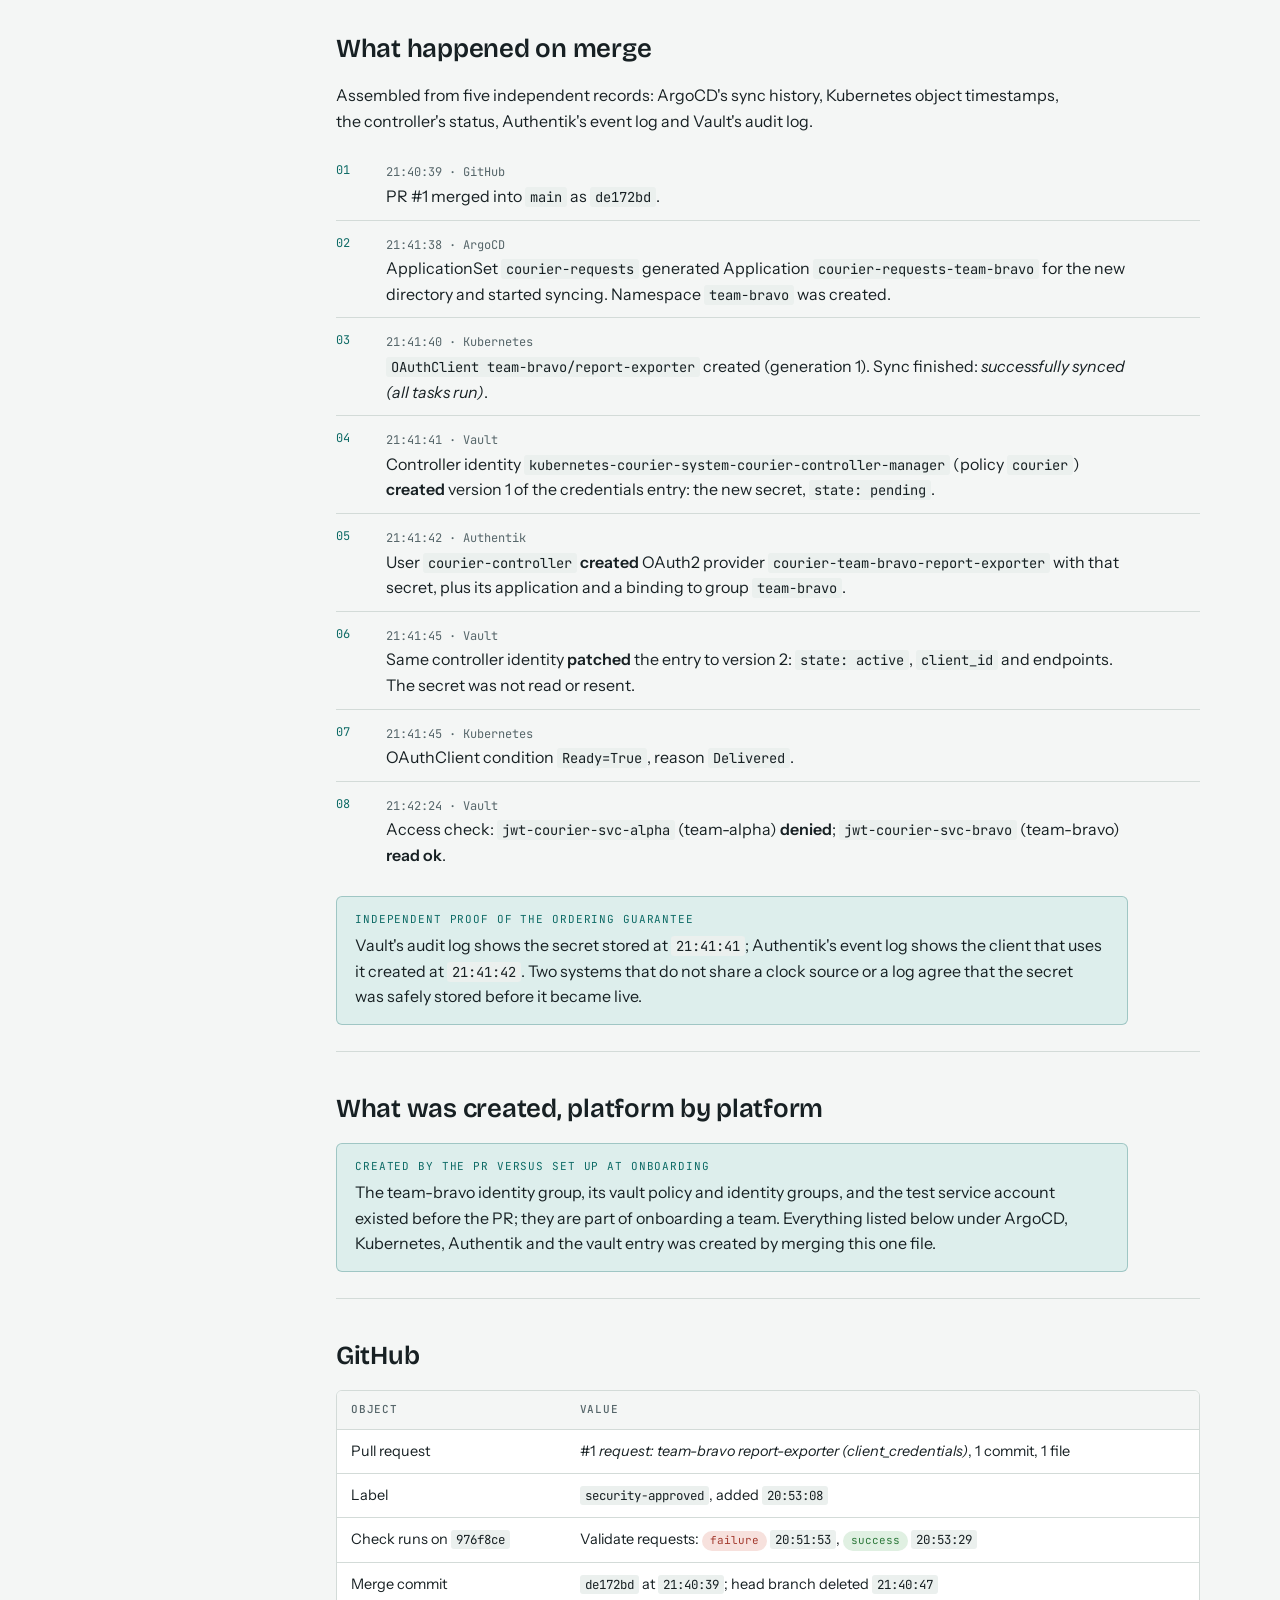
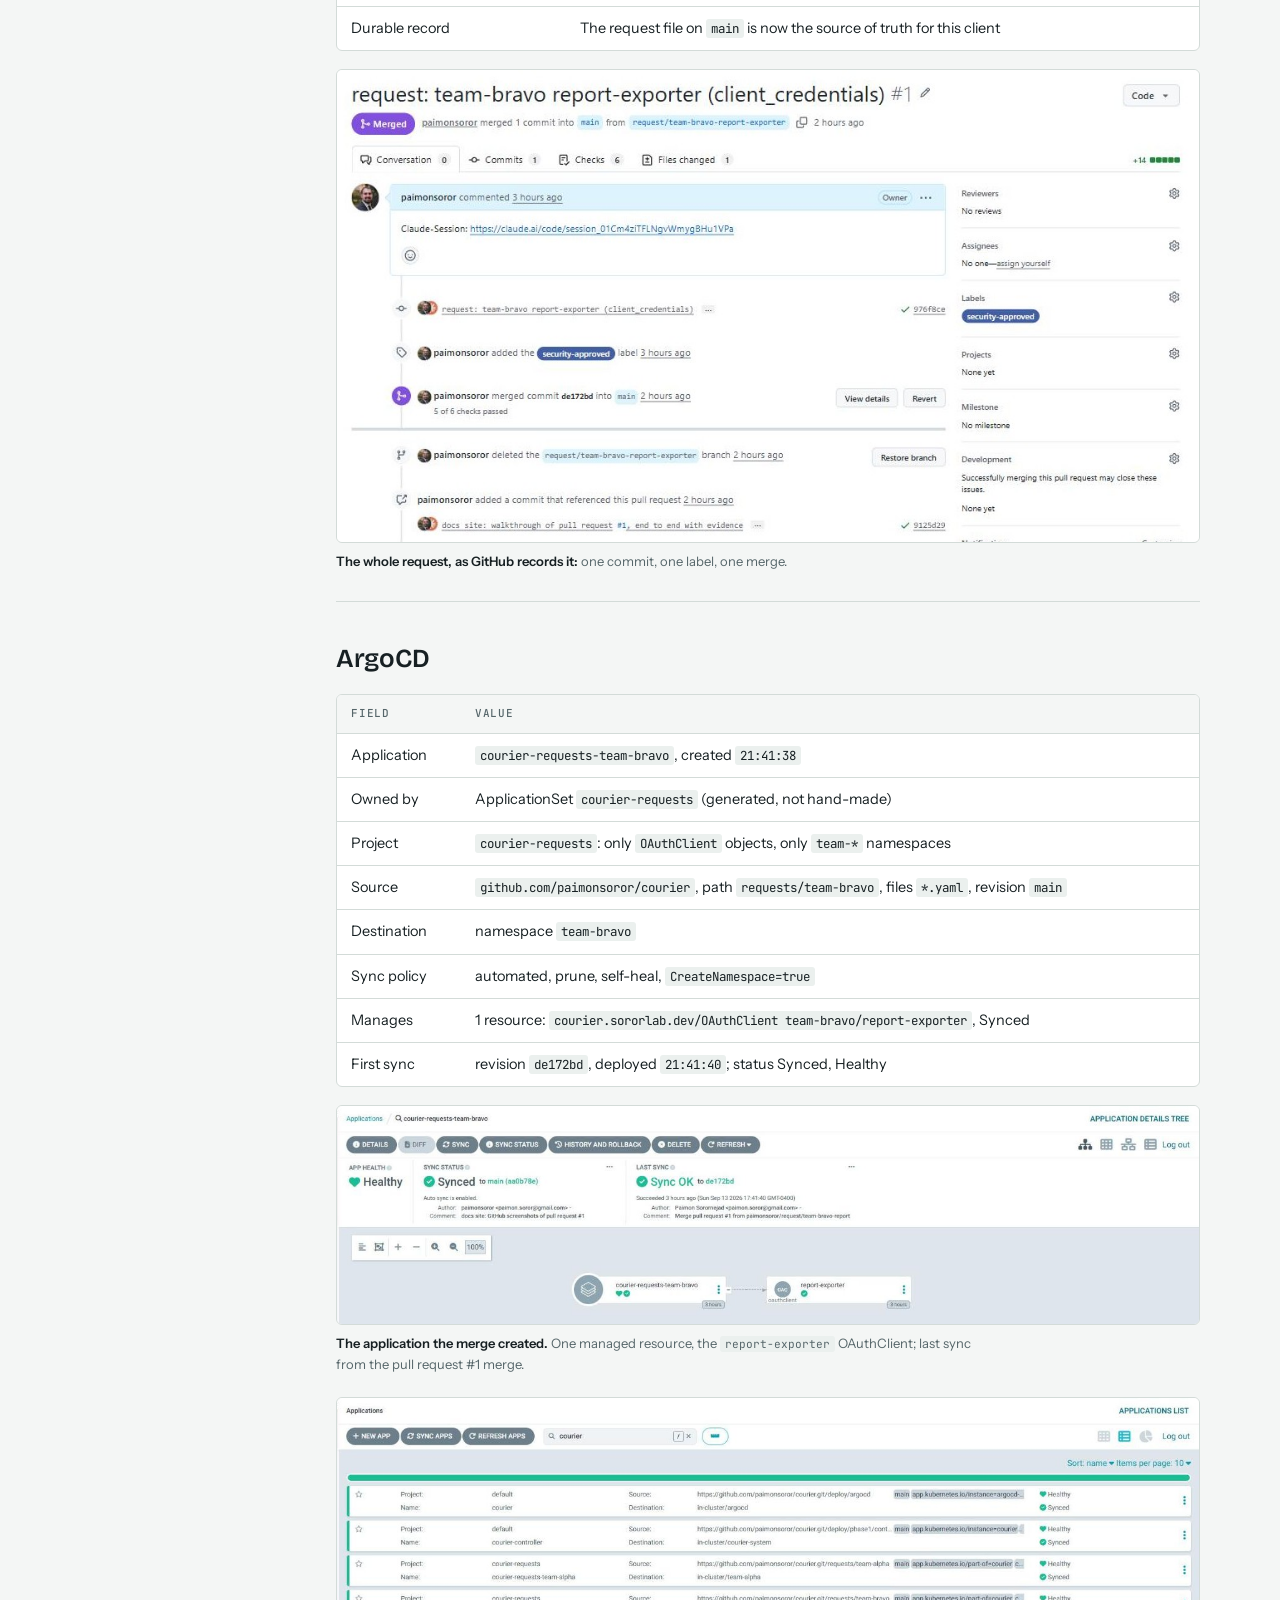
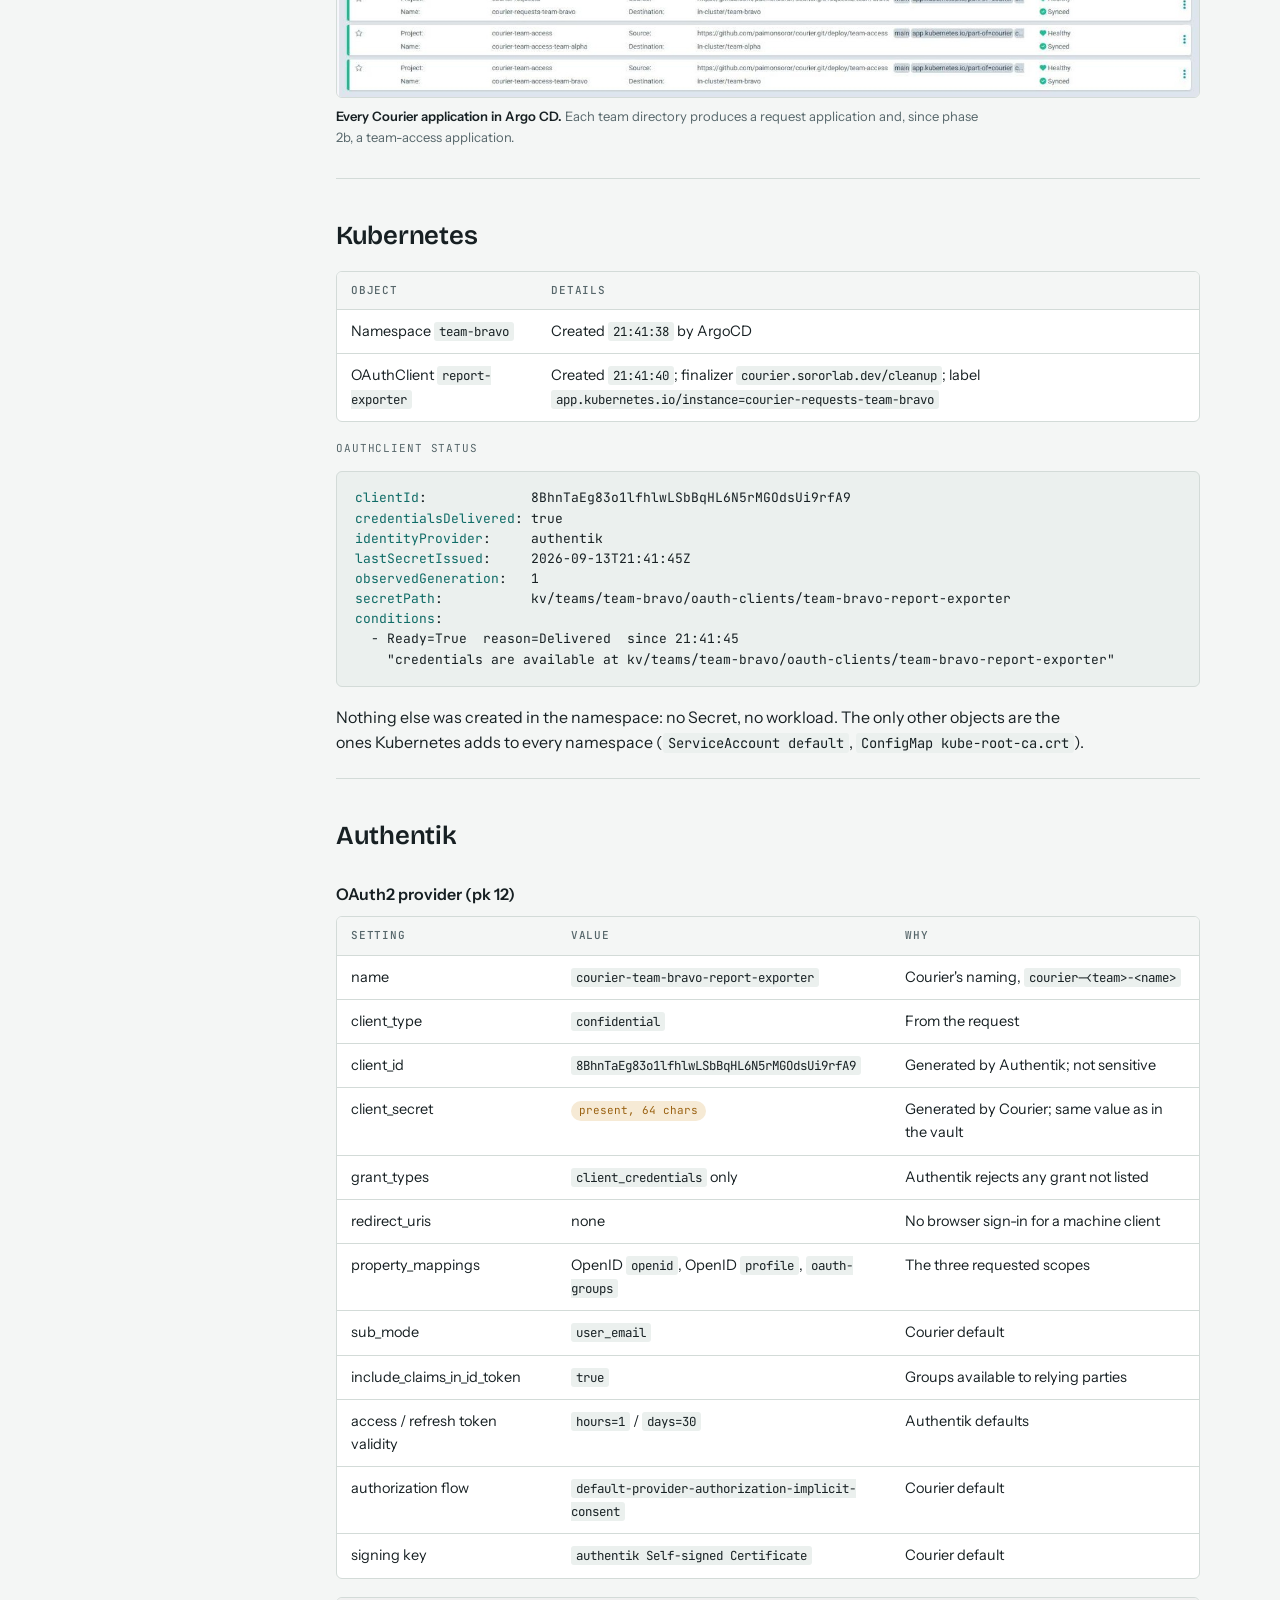
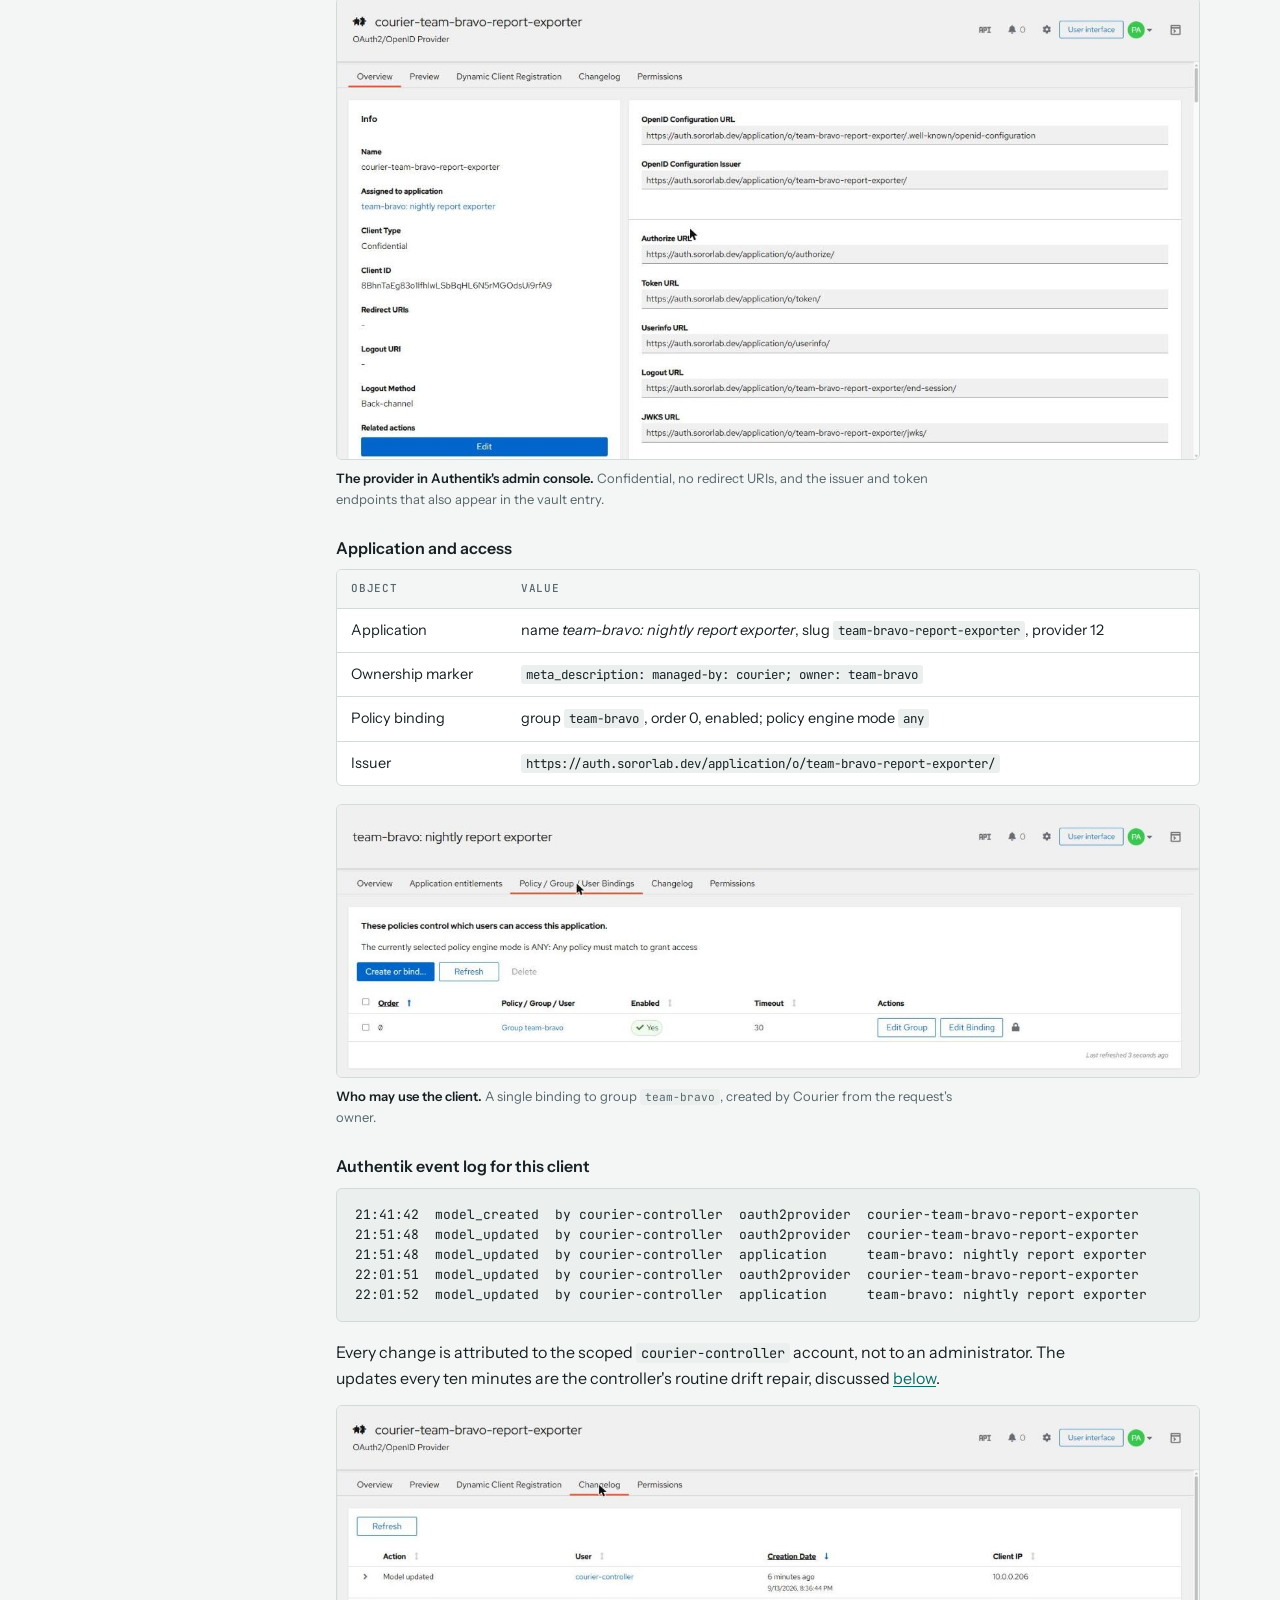
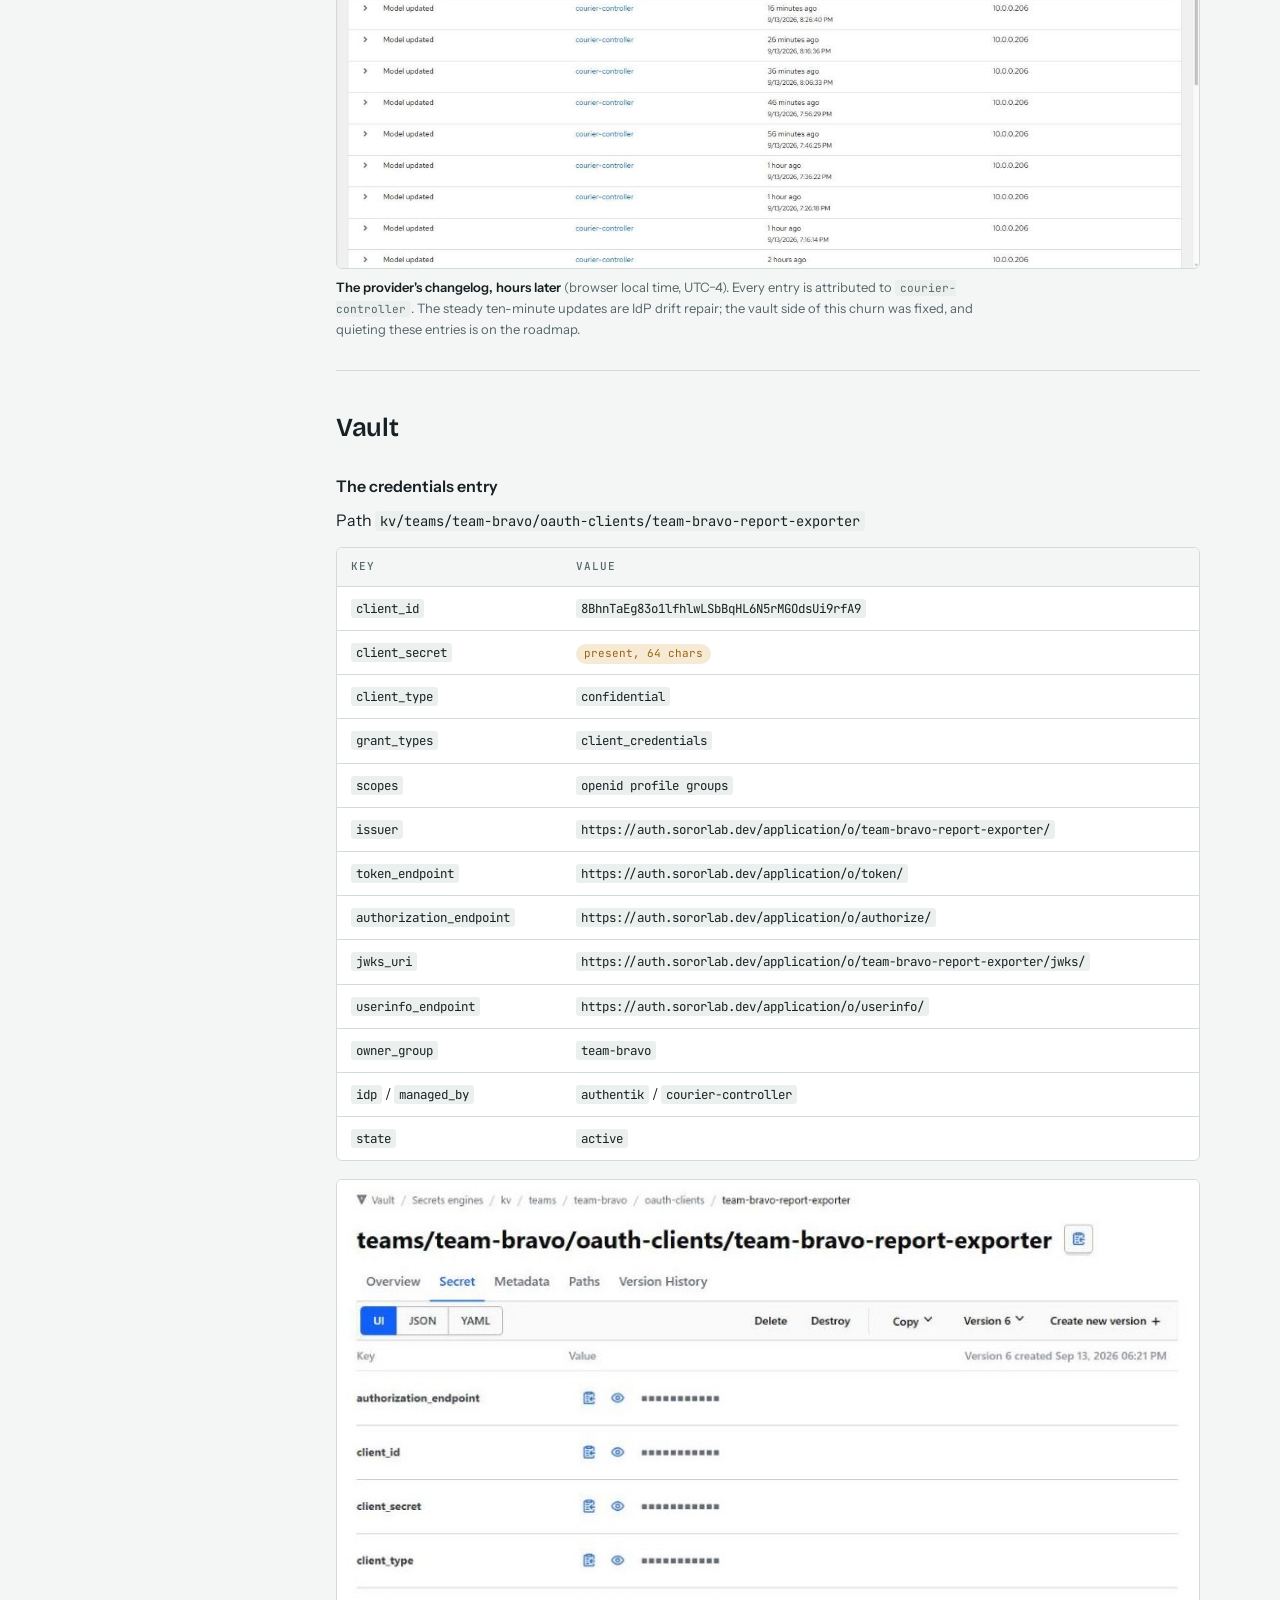
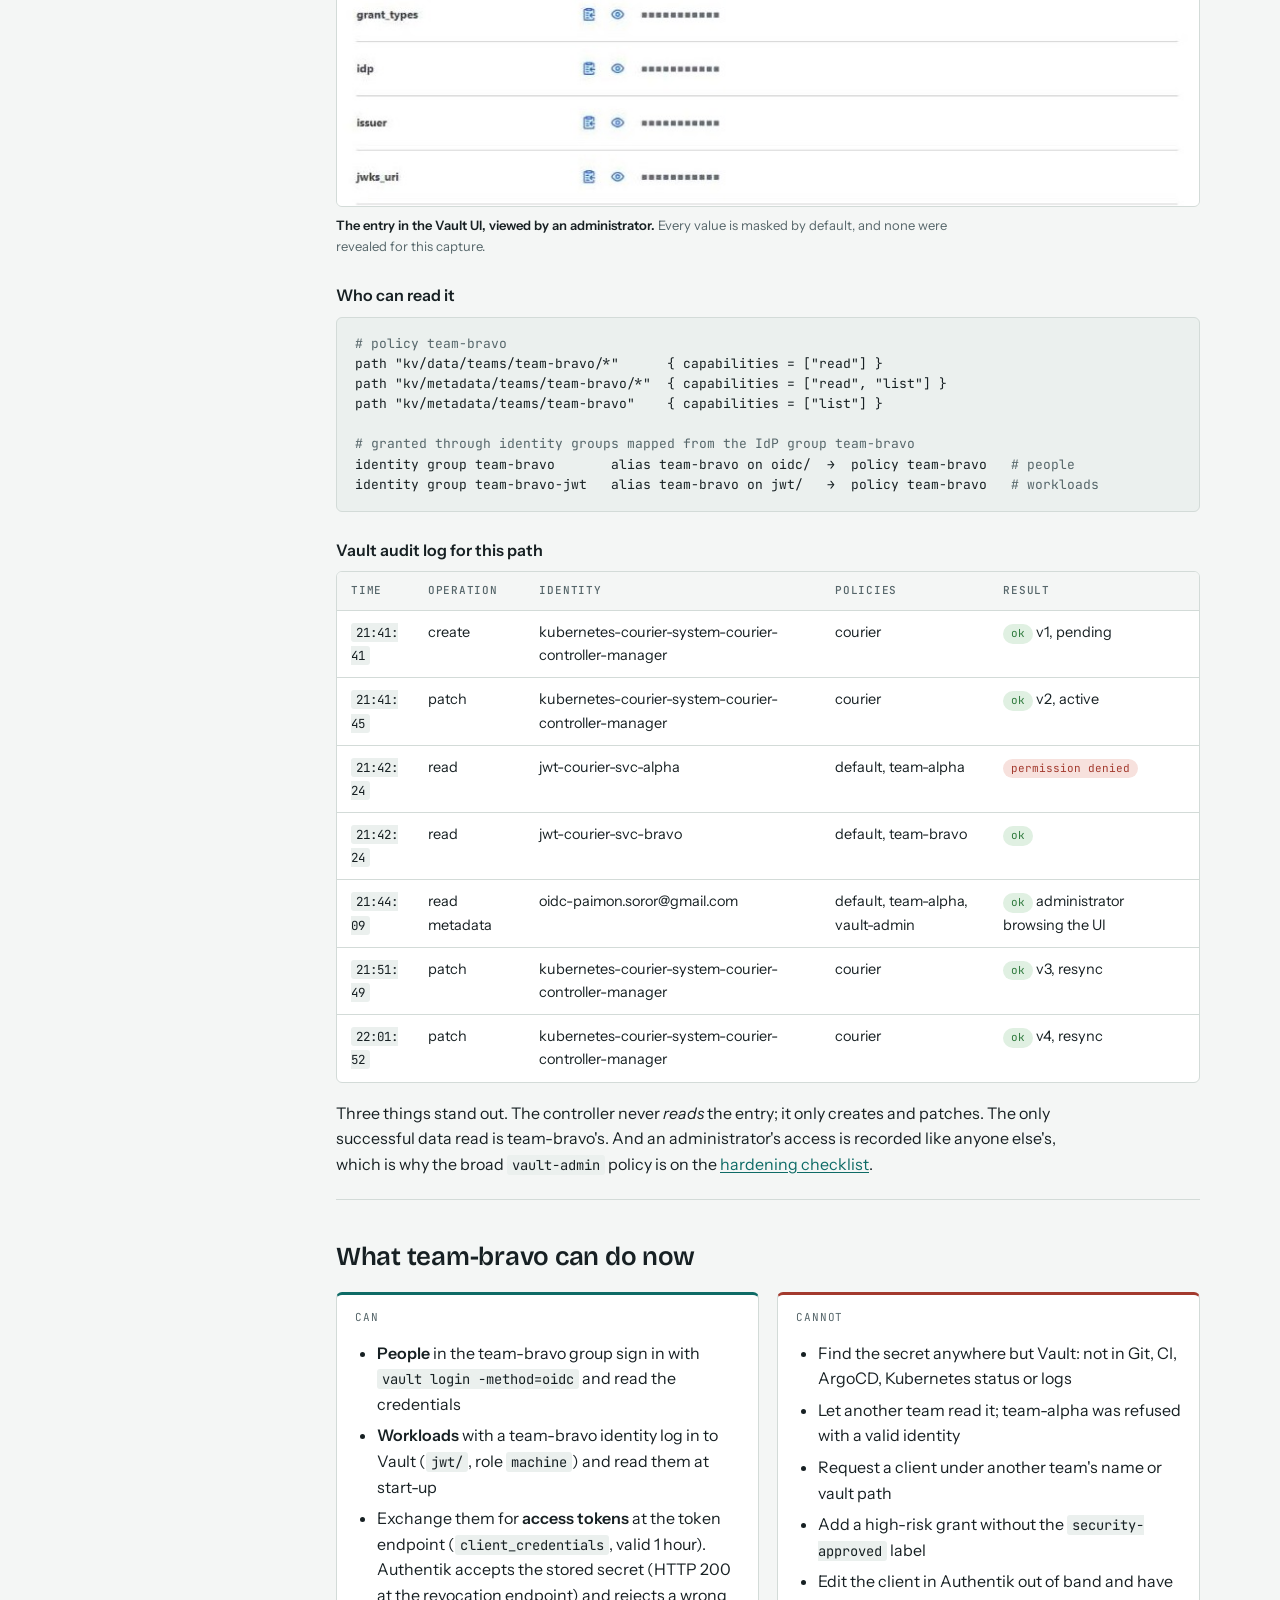
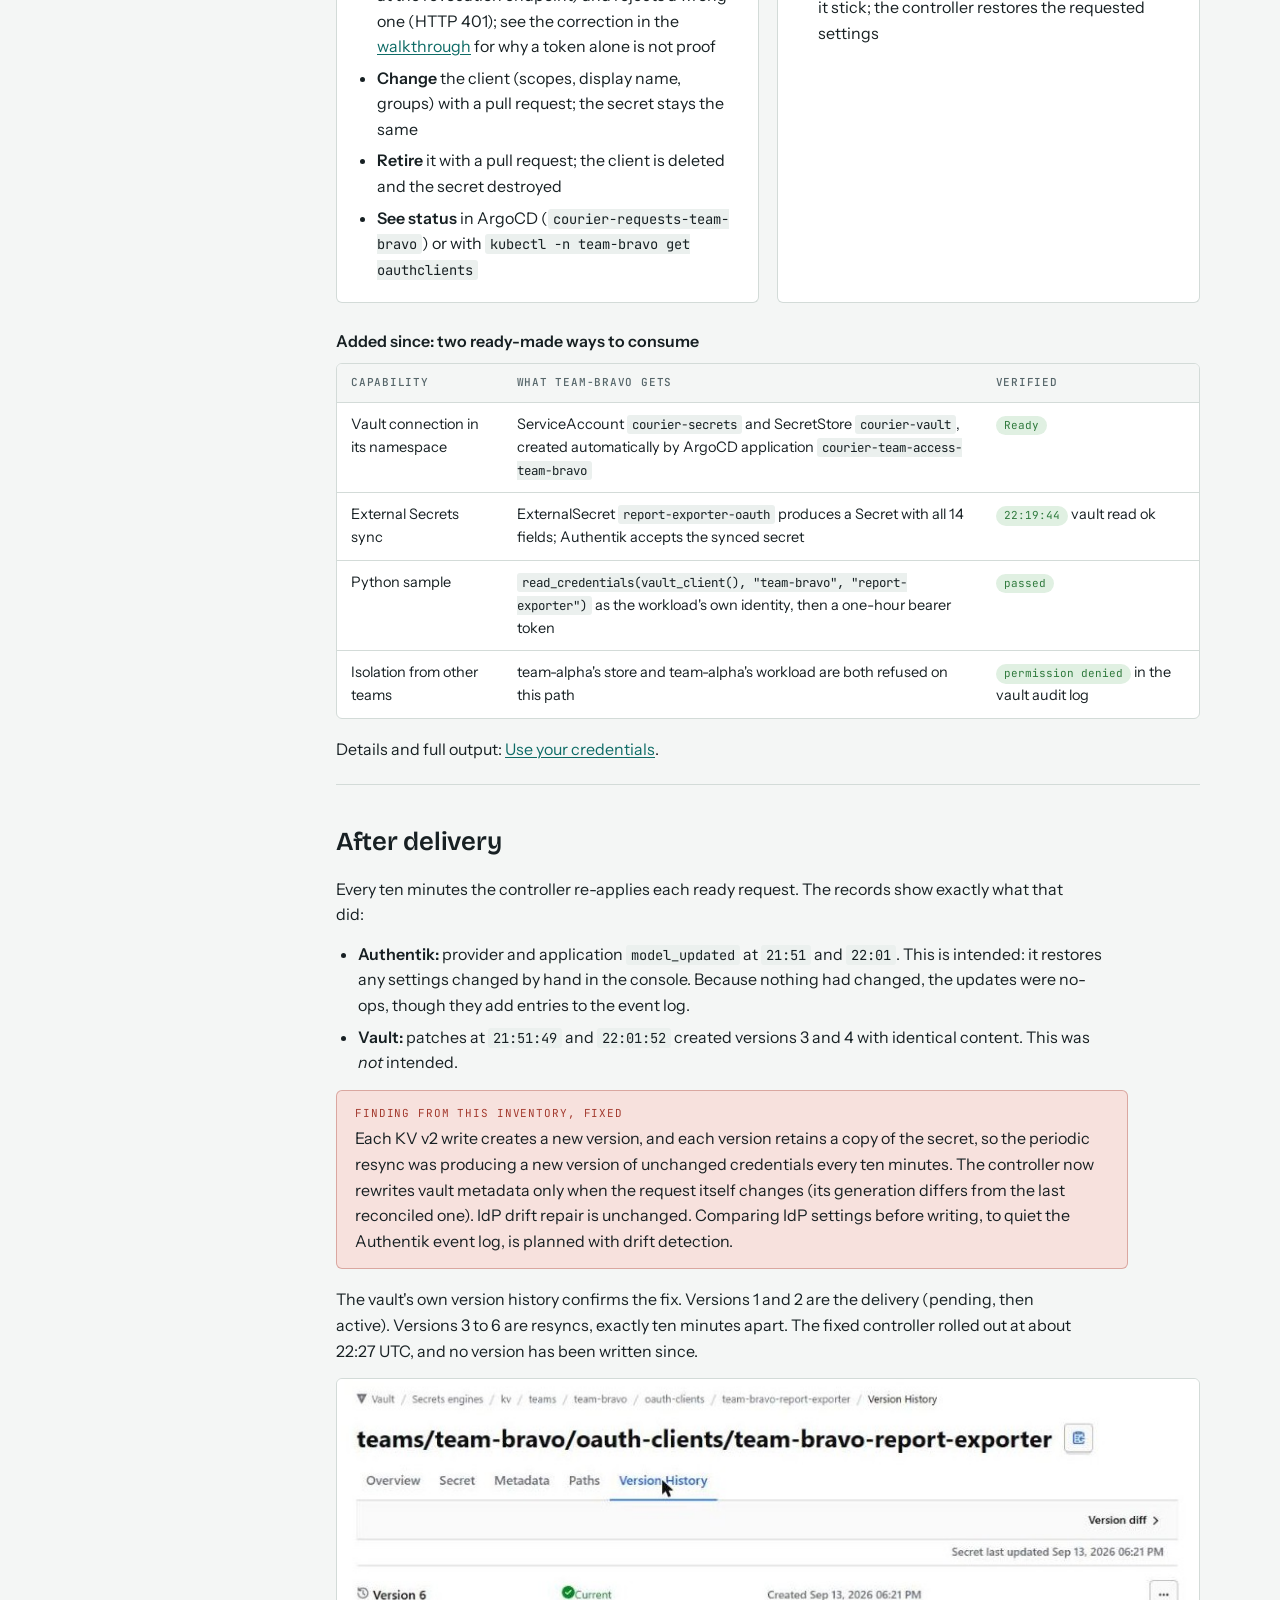
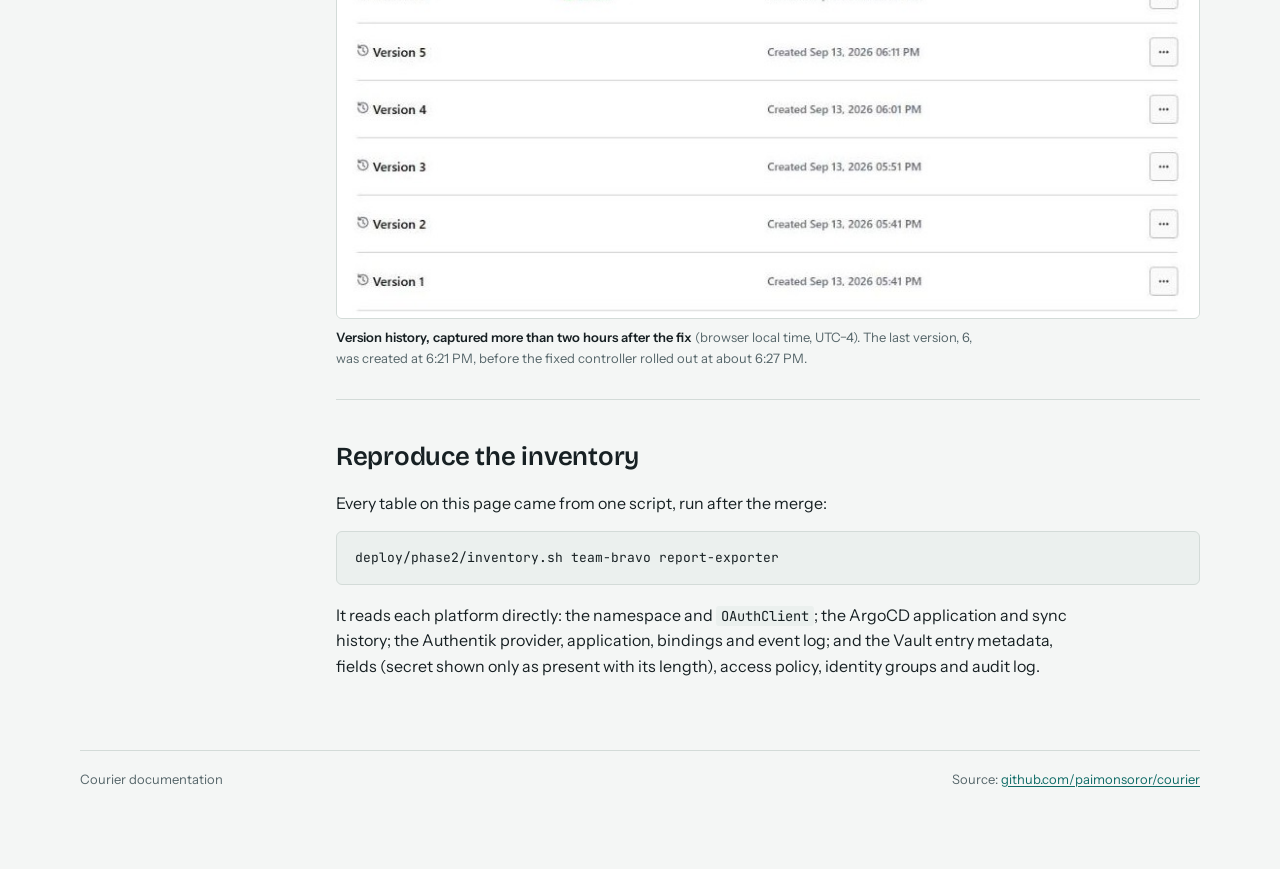
==== commit 8e454adf: "authentik: send redirect_uri_type so resyncs stop rewriting providers Authentik 2026.8 fills in redi" ====
--- a/docs/site/case-study-team-bravo.html
+++ b/docs/site/case-study-team-bravo.html
@@ -334,7 +334,7 @@
           <ul>
             <li><strong>People</strong> in the team-bravo group sign in with <code>vault login -method=oidc</code> and read the credentials</li>
             <li><strong>Workloads</strong> with a team-bravo identity log in to Vault (<code>jwt/</code>, role <code>machine</code>) and read them at start-up</li>
-            <li>Exchange them for <strong>access tokens</strong> at the token endpoint (<code>client_credentials</code>, valid 1 hour); verified with HTTP 200</li>
+            <li>Exchange them for <strong>access tokens</strong> at the token endpoint (<code>client_credentials</code>, valid 1 hour). Authentik accepts the stored secret (HTTP 200 at the revocation endpoint) and rejects a wrong one (HTTP 401); see the correction in the <a href="walkthrough.html#access">walkthrough</a> for why a token alone is not proof</li>
             <li><strong>Change</strong> the client (scopes, display name, groups) with a pull request; the secret stays the same</li>
             <li><strong>Retire</strong> it with a pull request; the client is deleted and the secret destroyed</li>
             <li><strong>See status</strong> in ArgoCD (<code>courier-requests-team-bravo</code>) or with <code>kubectl -n team-bravo get oauthclients</code></li>
@@ -357,7 +357,7 @@
           <thead><tr><th>Capability</th><th>What team-bravo gets</th><th>Verified</th></tr></thead>
           <tbody>
             <tr><td>Vault connection in its namespace</td><td>ServiceAccount <code>courier-secrets</code> and SecretStore <code>courier-vault</code>, created automatically by ArgoCD application <code>courier-team-access-team-bravo</code></td><td><span class="pill p-good">Ready</span></td></tr>
-            <tr><td>External Secrets sync</td><td>ExternalSecret <code>report-exporter-oauth</code> produces a Secret with all 14 fields; the synced credentials obtain a token</td><td><span class="pill p-good">22:19:44</span> vault read ok</td></tr>
+            <tr><td>External Secrets sync</td><td>ExternalSecret <code>report-exporter-oauth</code> produces a Secret with all 14 fields; Authentik accepts the synced secret</td><td><span class="pill p-good">22:19:44</span> vault read ok</td></tr>
             <tr><td>Python sample</td><td><code>read_credentials(vault_client(), "team-bravo", "report-exporter")</code> as the workload's own identity, then a one-hour bearer token</td><td><span class="pill p-good">passed</span></td></tr>
             <tr><td>Isolation from other teams</td><td>team-alpha's store and team-alpha's workload are both refused on this path</td><td><span class="pill p-good">permission denied</span> in the vault audit log</td></tr>
           </tbody>
